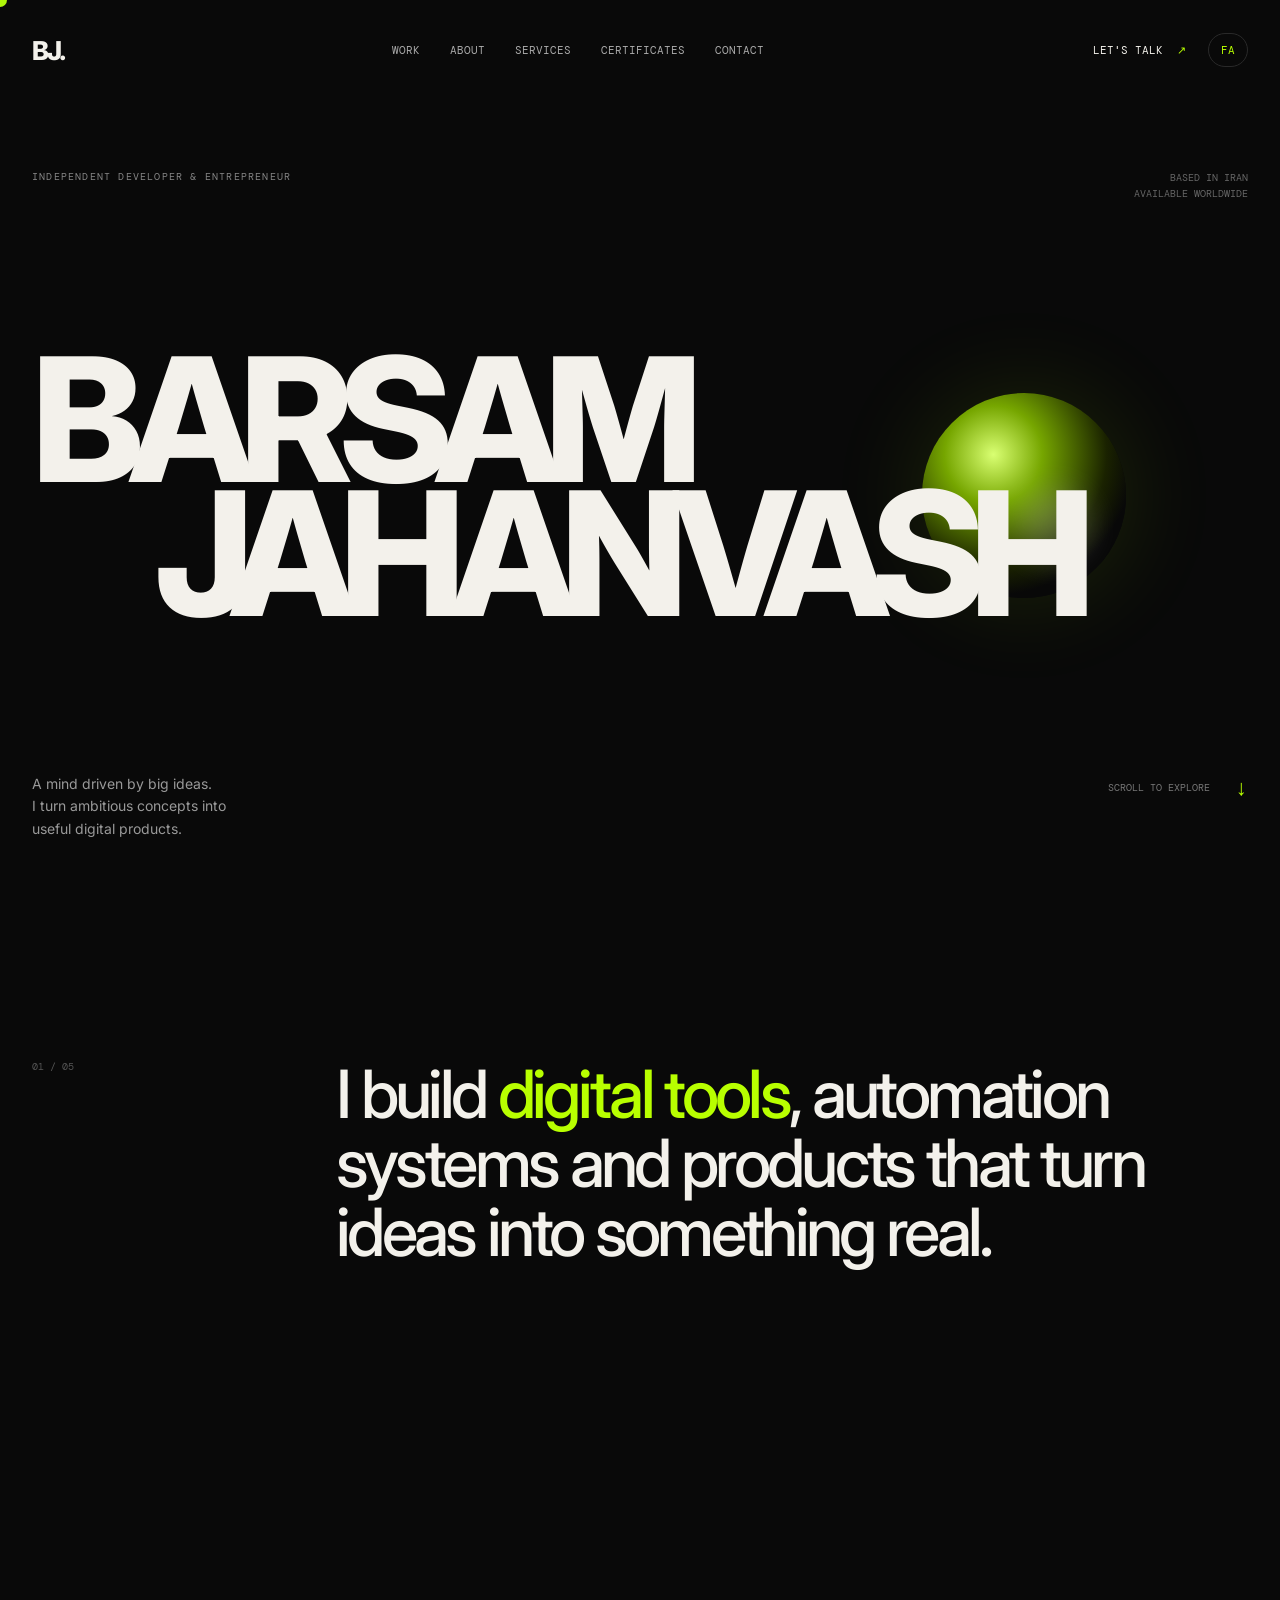
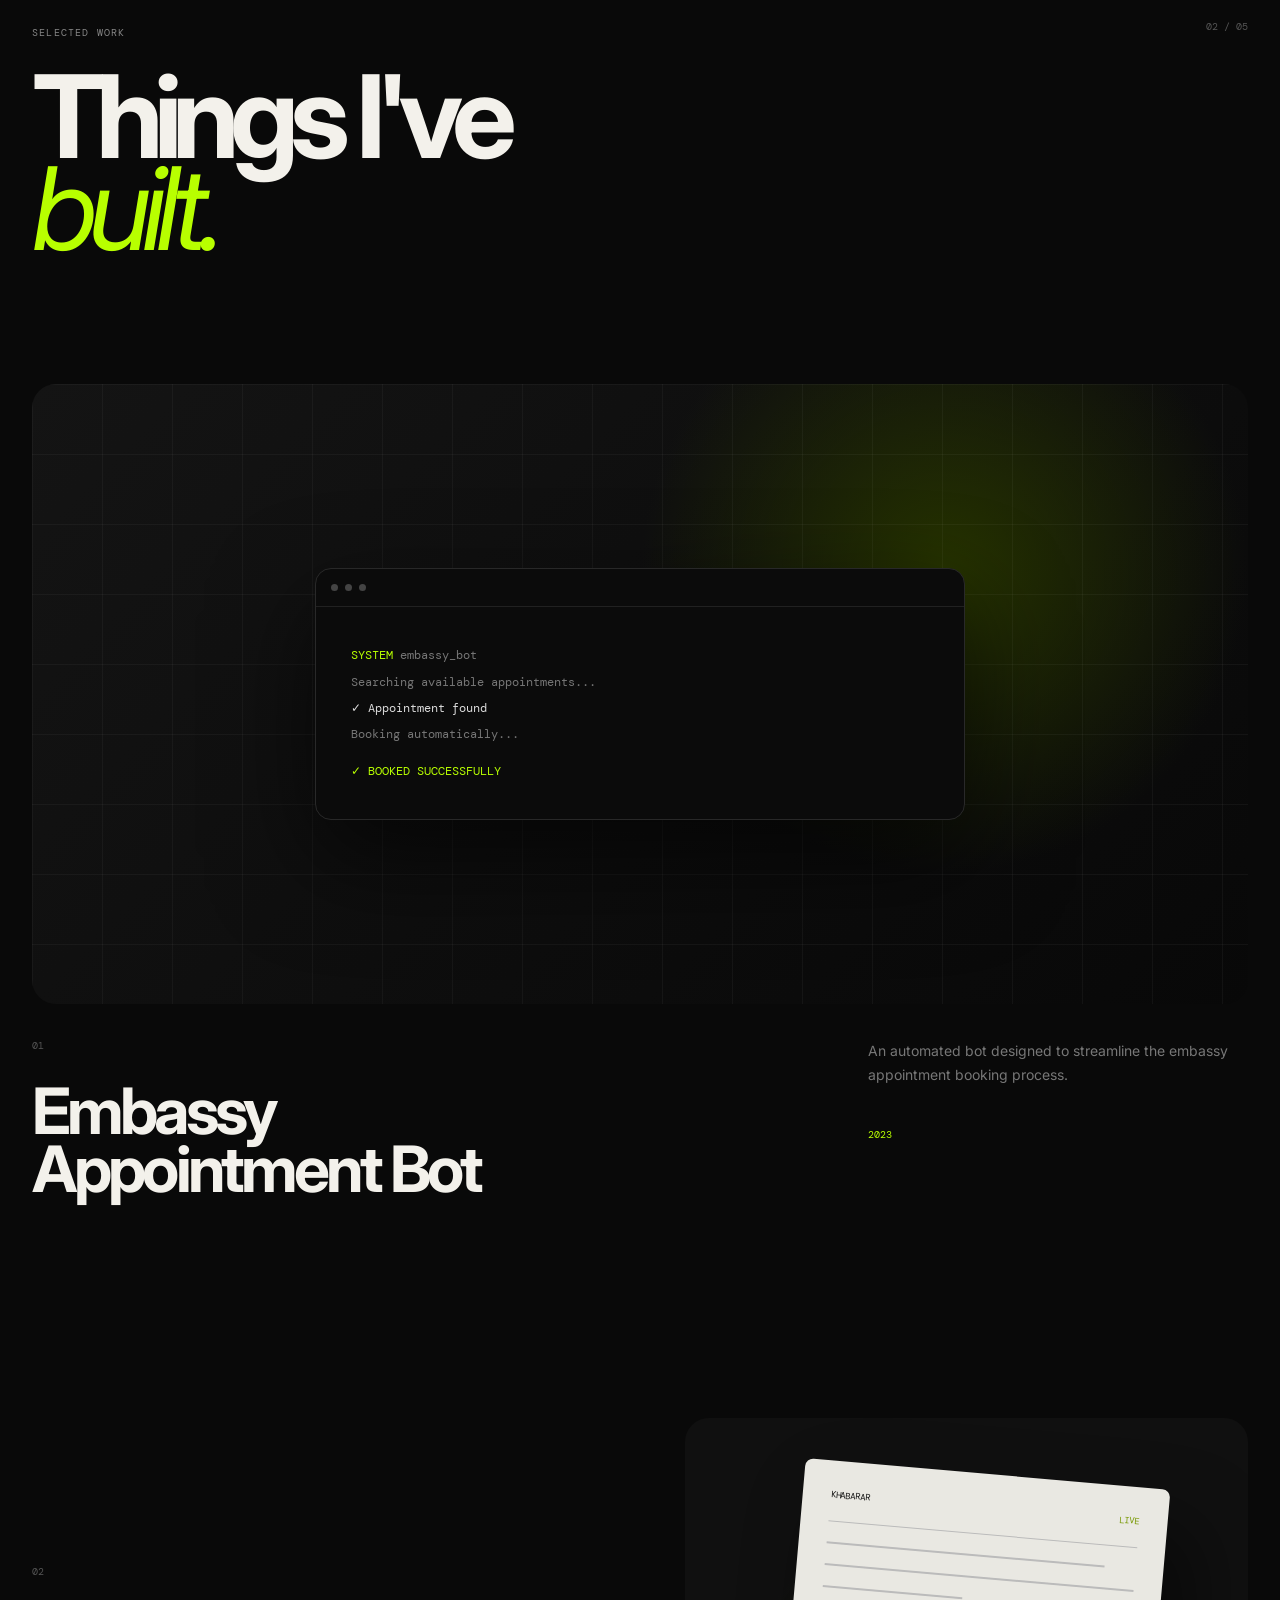
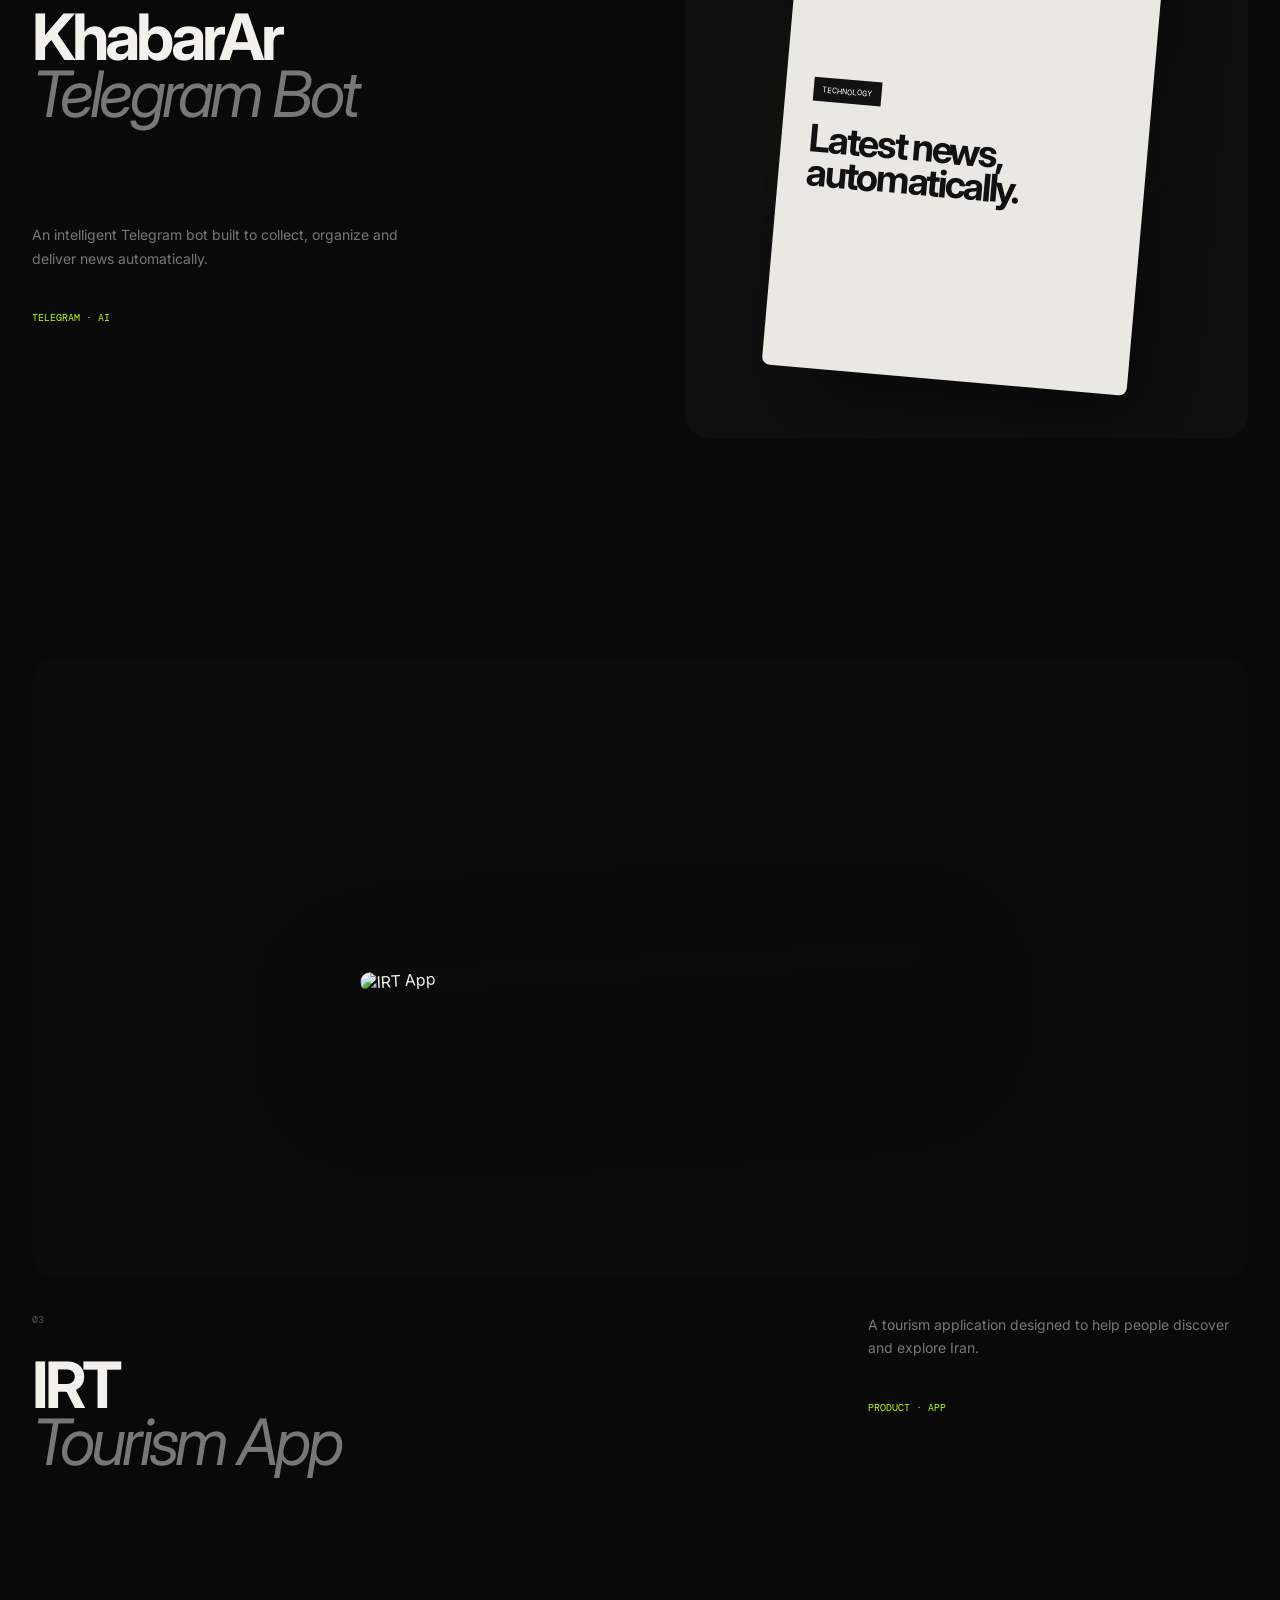
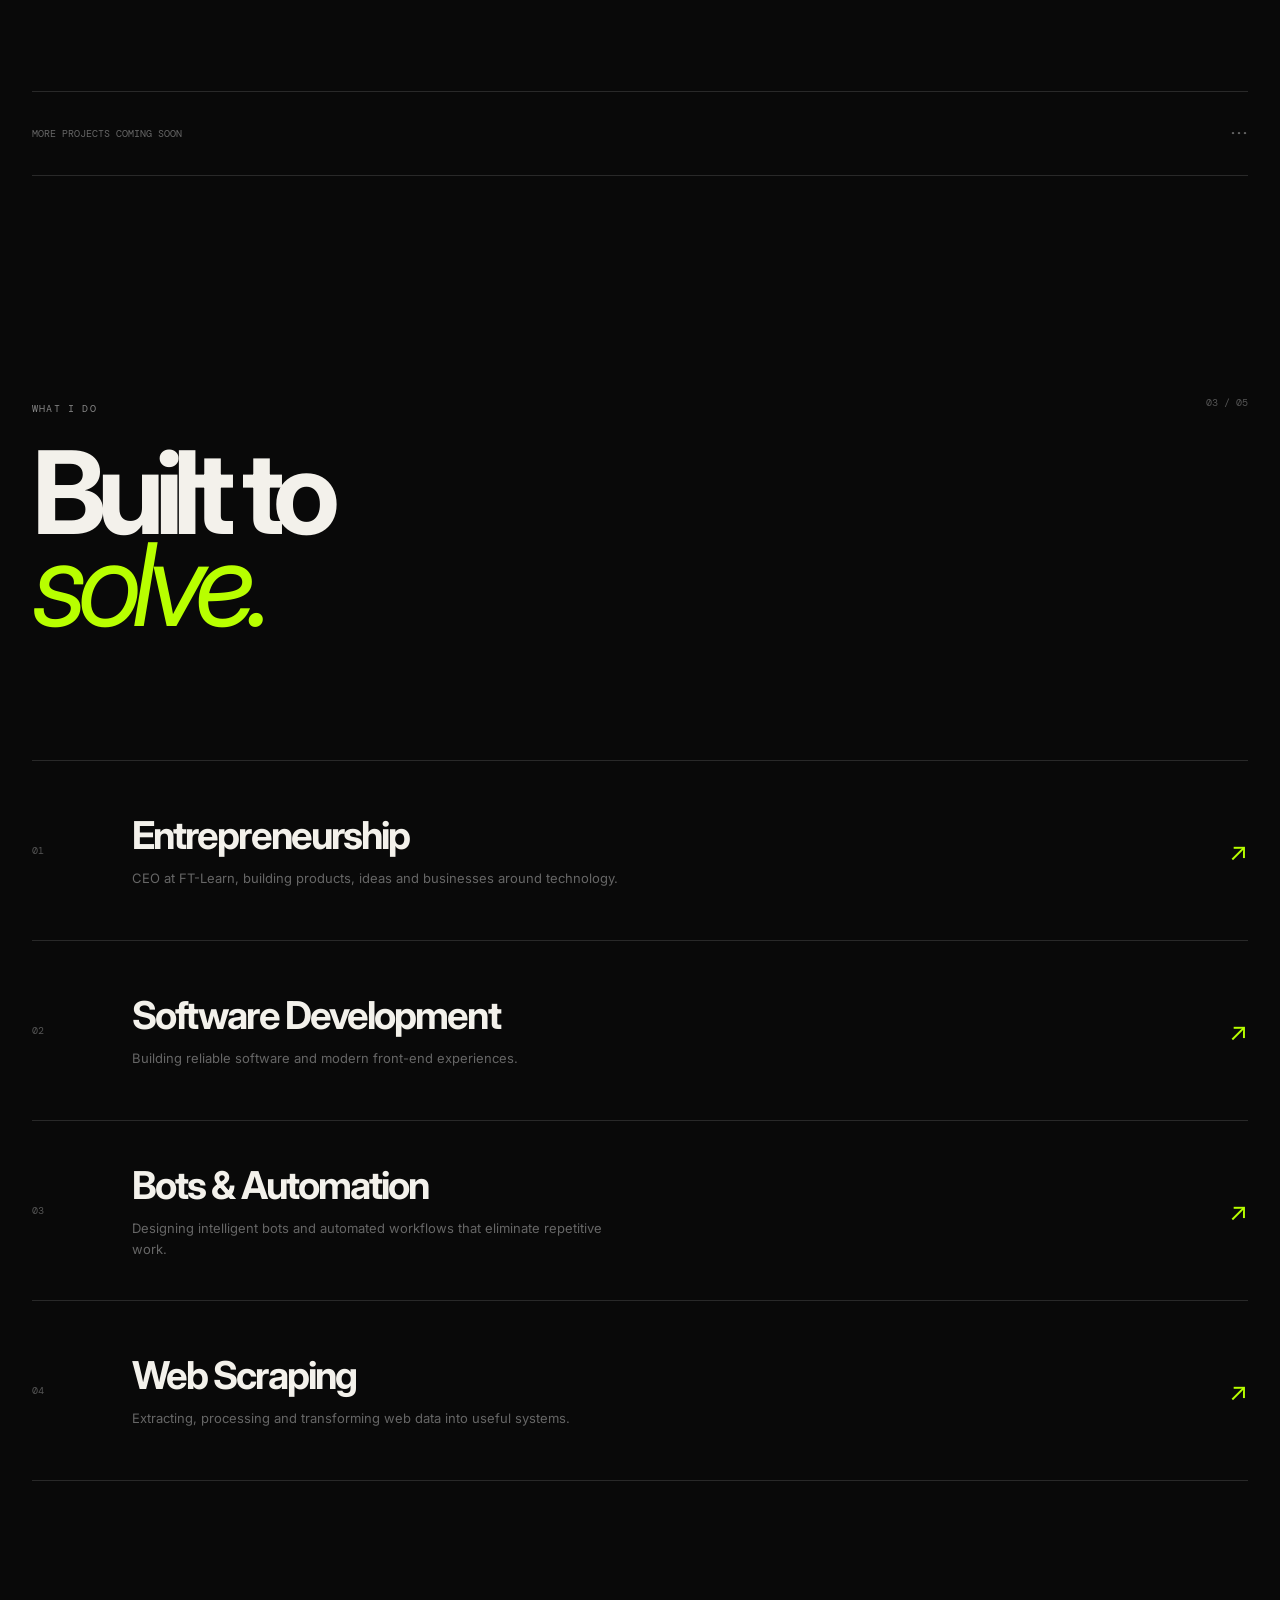
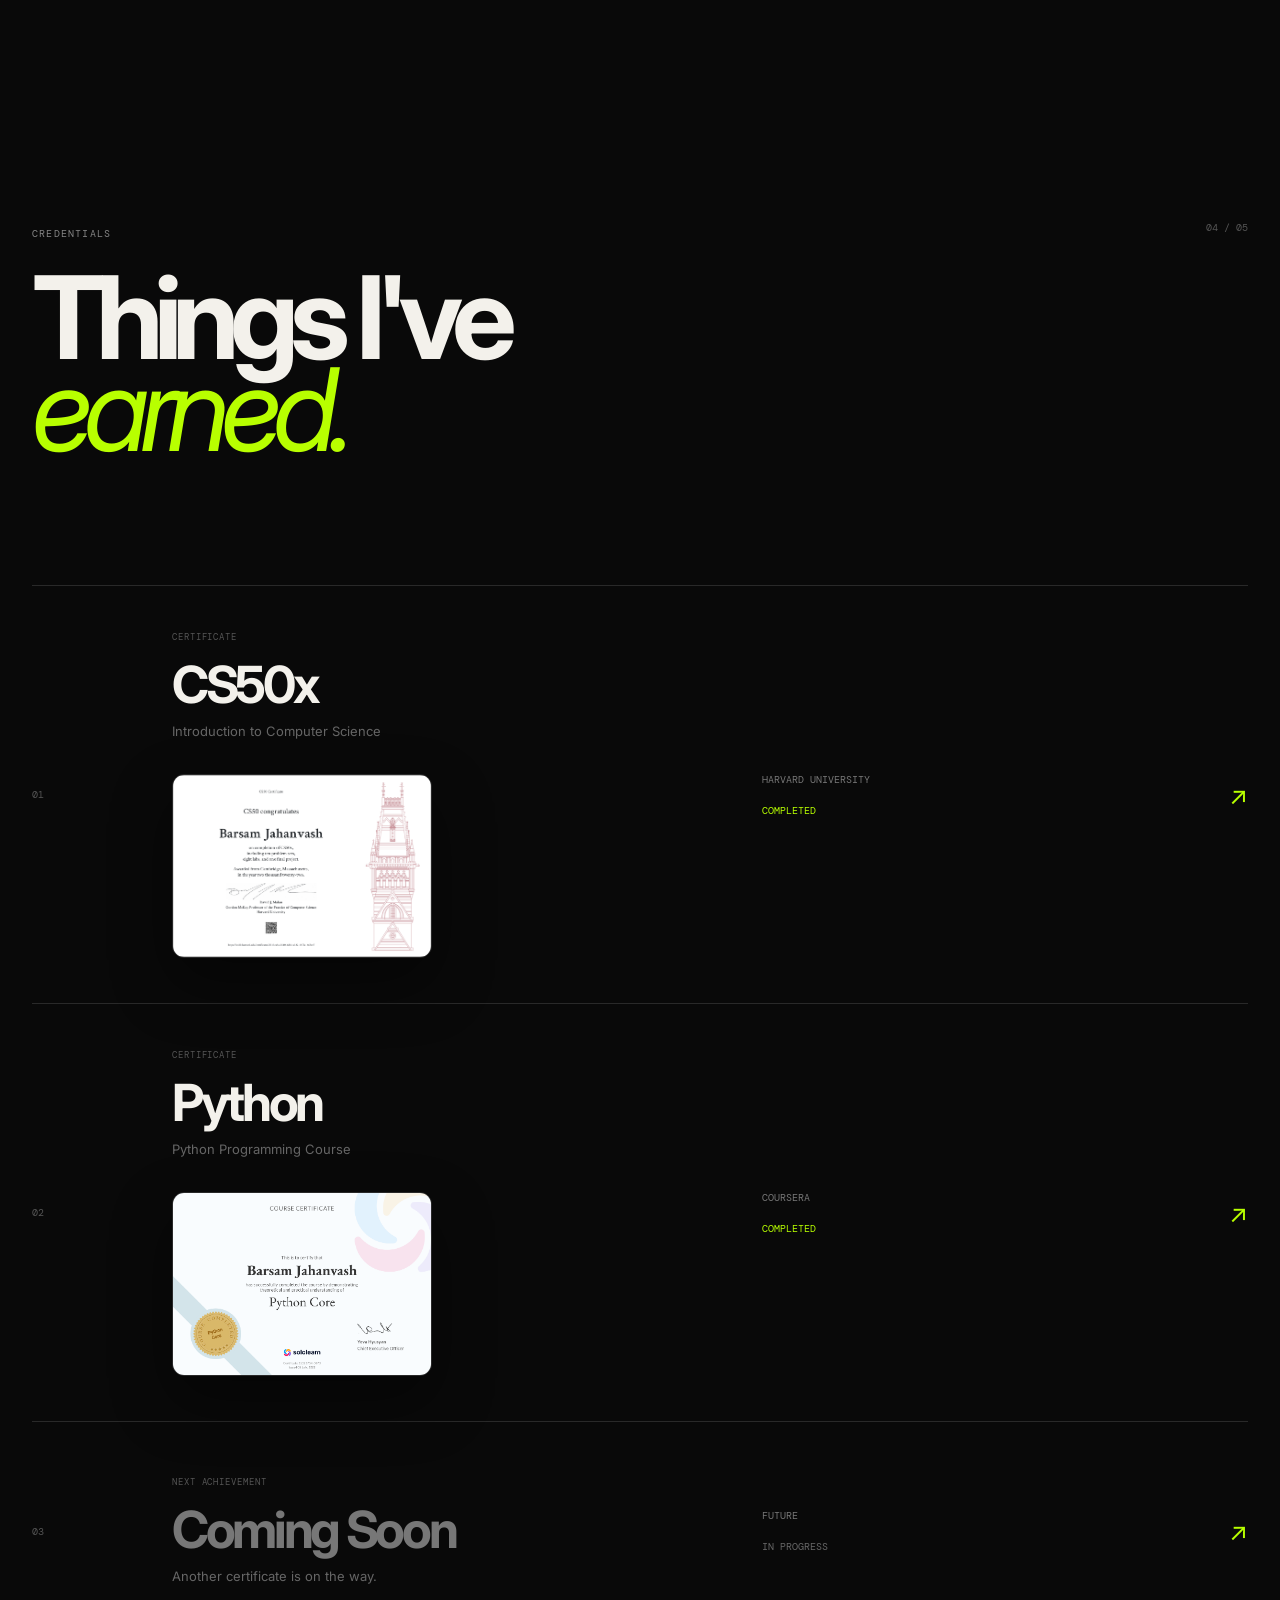
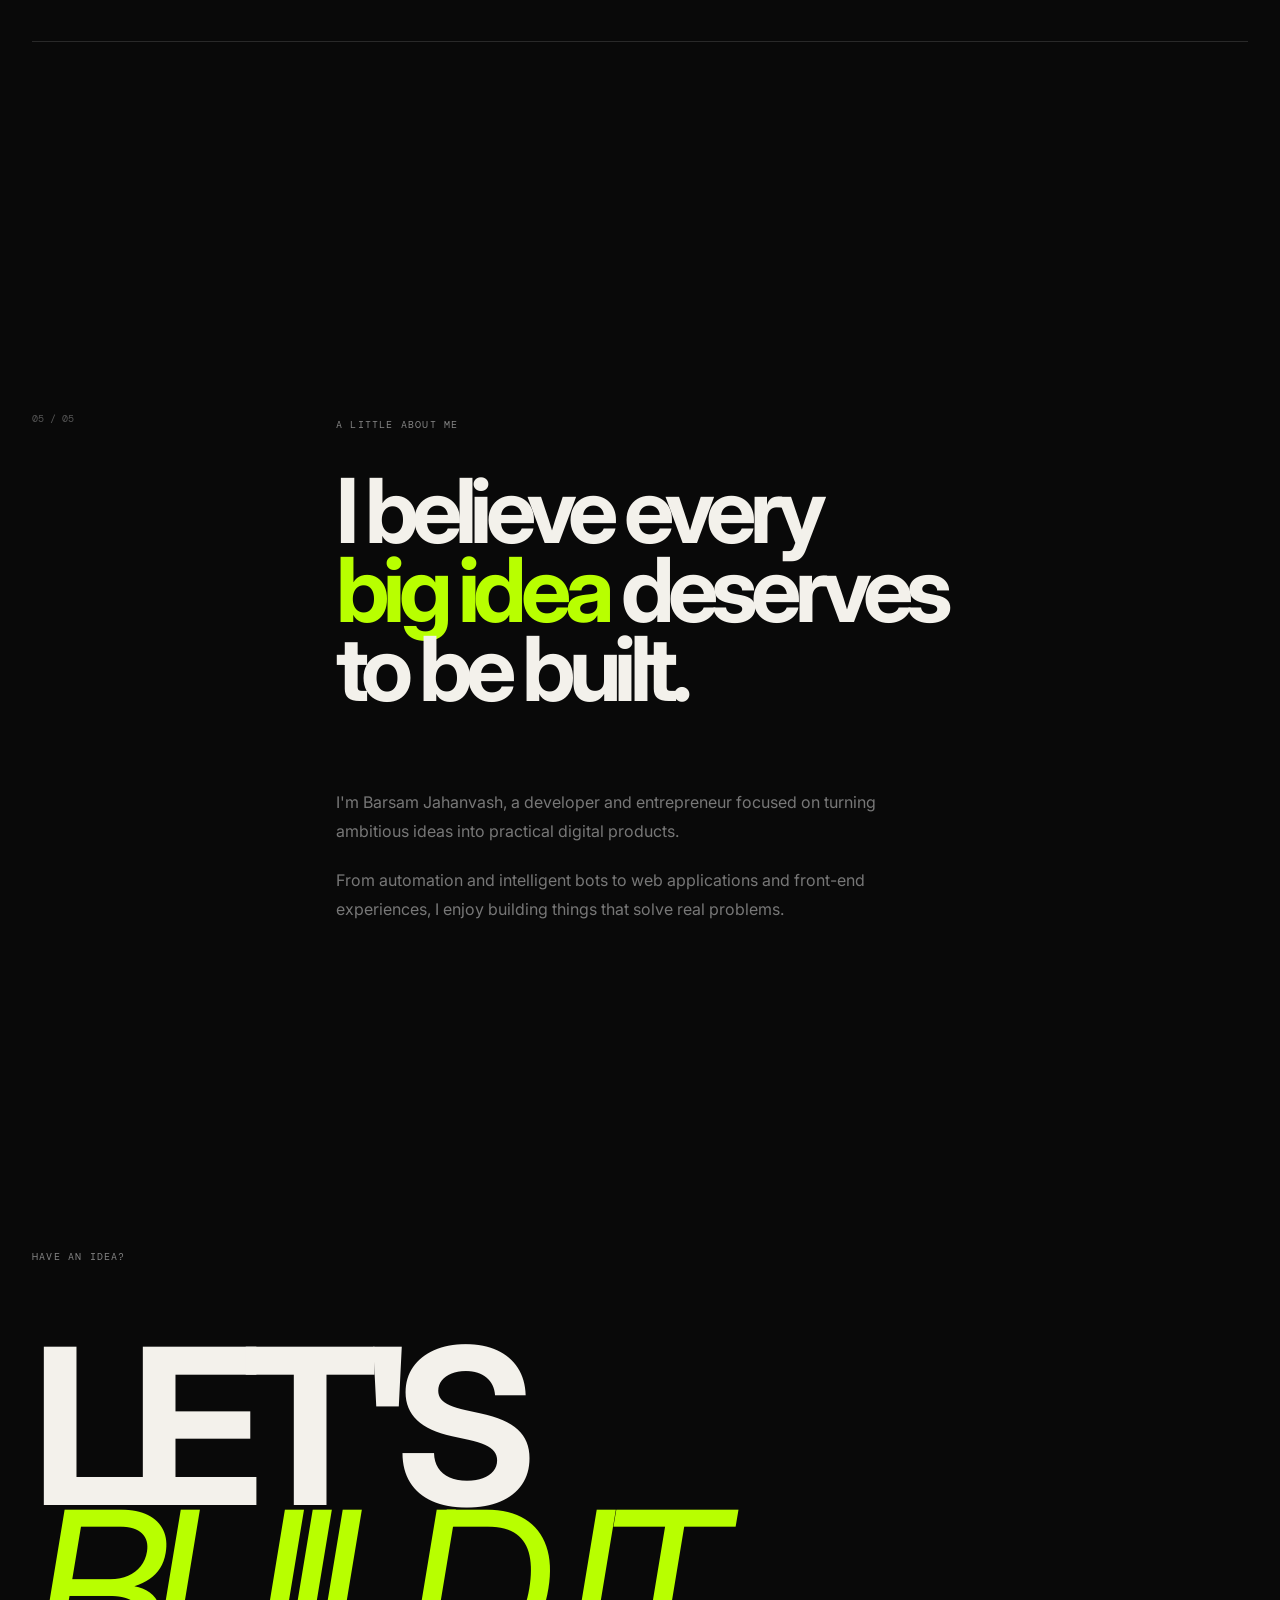
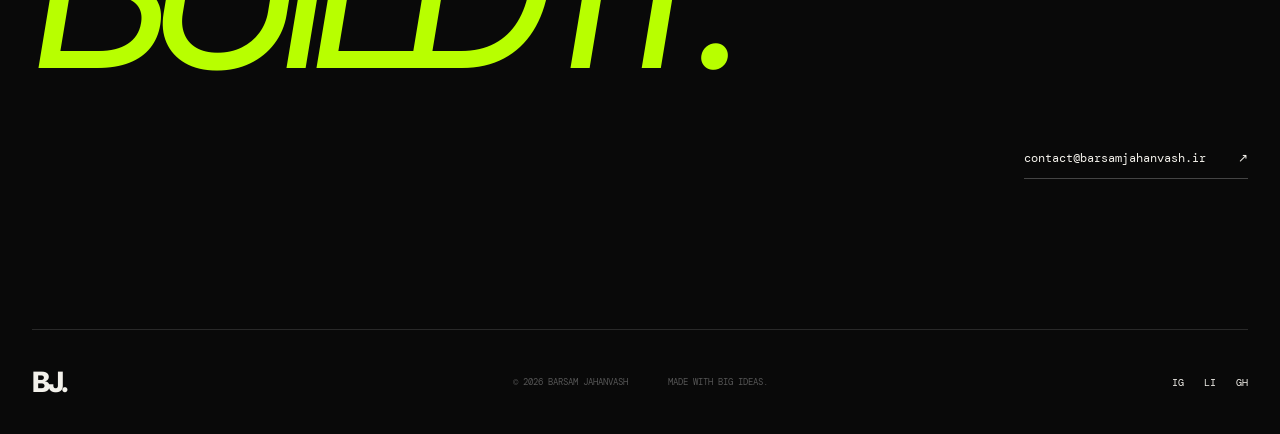
==== index.html @ c61253f1 "SEO Changes 1" ====
<!DOCTYPE html>
<html lang="en">
<head>
  <meta charset="UTF-8">
  <meta name="viewport" content="width=device-width, initial-scale=1.0">

  <title>Barsam Jahanvash — Software Developer, Entrepreneur & Automation Specialist</title>

  <meta
    name="description"
    content="Barsam Jahanvash is a software and front-end developer, entrepreneur, and automation specialist building digital products, bots, and intelligent automation systems."
  >

  <meta name="author" content="Barsam Jahanvash">
  <meta name="robots" content="index, follow">

  <!-- Canonical URL -->
  <link rel="canonical" href="https://www.barsamjahanvash.ir/">

  <!-- Language alternatives -->
  <link rel="alternate" hreflang="en" href="https://www.barsamjahanvash.ir/">
  <link rel="alternate" hreflang="fa" href="https://www.barsamjahanvash.ir/fa/">
  <link rel="alternate" hreflang="x-default" href="https://www.barsamjahanvash.ir/">

  <!-- Open Graph -->
  <meta property="og:type" content="website">
  <meta property="og:title" content="Barsam Jahanvash — Software Developer & Entrepreneur">
  <meta
    property="og:description"
    content="Software developer, entrepreneur, and automation specialist building digital products, bots, and intelligent automation systems."
  >
  <meta property="og:url" content="https://www.barsamjahanvash.ir/">
  <meta property="og:site_name" content="Barsam Jahanvash">
  <meta property="og:locale" content="en_US">
  <meta property="og:locale:alternate" content="fa_IR">

  <!-- Twitter / X -->
  <meta name="twitter:card" content="summary">
  <meta name="twitter:title" content="Barsam Jahanvash — Software Developer & Entrepreneur">
  <meta
    name="twitter:description"
    content="Software developer, entrepreneur, and automation specialist building digital products, bots, and intelligent automation systems."
  >

  <!-- Fonts -->
  <link rel="preconnect" href="https://fonts.googleapis.com">
  <link rel="preconnect" href="https://fonts.gstatic.com" crossorigin>
  <link
    href="https://fonts.googleapis.com/css2?family=DM+Mono:wght@400;500&family=Inter:wght@400;500;600;700;800&display=swap"
    rel="stylesheet"
  >

  <link rel="stylesheet" href="style.css">
</head>
<body>

<div class="cursor"></div>

<header class="nav">
  <a href="#" class="logo">BJ.</a>

  <nav class="nav-links">
    <a href="#work">Work</a>
    <a href="#about">About</a>
    <a href="#services">Services</a>
    <a href="#certificates">Certificates</a>
    <a href="#contact">Contact</a>
  </nav>

  <div class="nav-actions">
    <a href="#contact" class="nav-contact">Let's talk <span>↗</span></a>
    <a href="./fa/" class="language-switch">FA</a>
  </div>
</header>

<main>

<section class="hero">
  <div class="hero-top">
    <span class="eyebrow">Independent Developer & Entrepreneur</span>
    <span class="hero-location">Based in Iran<br>Available worldwide</span>
  </div>

  <div class="hero-title-wrap">
    <h1>BARSAM <span>JAHANVASH</span></h1>

    <div class="hero-orb">
      <div class="orb-inner"></div>
    </div>
  </div>

  <div class="hero-bottom">
    <p class="hero-description">
      A mind driven by big ideas.<br>
      I turn ambitious concepts into<br>
      useful digital products.
    </p>

    <a href="#work" class="scroll-down">
      <span>Scroll to explore</span>
      <strong>↓</strong>
    </a>
  </div>
</section>

<section class="intro">
  <div class="section-number">01 / 05</div>

  <div class="intro-content">
    <p class="big-text">
      I build <span>digital tools</span>, automation systems
      and products that turn ideas into something real.
    </p>
  </div>
</section>

<section class="work" id="work">

  <div class="section-heading">
    <div>
      <span class="eyebrow">Selected work</span>
      <h2>Things I've<br><i>built.</i></h2>
    </div>

    <span class="section-number">02 / 05</span>
  </div>

  <article class="project project-large">
    <div class="project-visual embassy">
      <div class="visual-grid"></div>

      <div class="terminal">
        <div class="terminal-top">
          <span></span>
          <span></span>
          <span></span>
        </div>

        <div class="terminal-content">
          <p><span class="green">SYSTEM</span> embassy_bot</p>
          <p>Searching available appointments...</p>
          <p class="highlight">✓ Appointment found</p>
          <p>Booking automatically...</p>
          <p class="success">✓ BOOKED SUCCESSFULLY</p>
        </div>
      </div>
    </div>

    <div class="project-info">
      <div>
        <span class="project-index">01</span>
        <h3>Embassy<br>Appointment Bot</h3>
      </div>

      <div class="project-meta">
        <p>
          An automated bot designed to streamline
          the embassy appointment booking process.
        </p>

        <span class="project-year">2023</span>
      </div>
    </div>
  </article>

  <article class="project project-reverse">
    <div class="project-info">
      <div>
        <span class="project-index">02</span>
        <h3>KhabarAr<br><i>Telegram Bot</i></h3>
      </div>

      <div class="project-meta">
        <p>
          An intelligent Telegram bot built to collect,
          organize and deliver news automatically.
        </p>

        <span class="project-year">Telegram · AI</span>
      </div>
    </div>

    <div class="project-visual news">
      <div class="news-card">
        <div class="news-header">
          <span>KHABARAR</span>
          <span>LIVE</span>
        </div>

        <div class="news-line large"></div>
        <div class="news-line"></div>
        <div class="news-line short"></div>

        <div class="news-tag">TECHNOLOGY</div>

        <div class="news-title">
          Latest news,<br>
          automatically.
        </div>
      </div>
    </div>
  </article>

  <article class="project project-large">
    <div class="project-visual irt">
      <div class="irt-image-wrap">
        <img
          src="https://drive.google.com/thumbnail?id=1kj4k93dU84yRZ9LTAM7mGsDc_NQ3i28e&sz=w1600"
          alt="IRT App"
          class="irt-image"
        >
      </div>
    </div>

    <div class="project-info">
      <div>
        <span class="project-index">03</span>
        <h3>IRT<br><i>Tourism App</i></h3>
      </div>

      <div class="project-meta">
        <p>
          A tourism application designed to help
          people discover and explore Iran.
        </p>

        <span class="project-year">Product · App</span>
      </div>
    </div>
  </article>

  <div class="more-projects">
    <span>More projects coming soon</span>
    <span>•••</span>
  </div>

</section>

<section class="services" id="services">

  <div class="section-heading">
    <div>
      <span class="eyebrow">What I do</span>
      <h2>Built to<br><i>solve.</i></h2>
    </div>

    <span class="section-number">03 / 05</span>
  </div>

  <div class="service-list">

    <div class="service">
      <span class="service-number">01</span>

      <div>
        <h3>Entrepreneurship</h3>
        <p>
          CEO at FT-Learn, building products,
          ideas and businesses around technology.
        </p>
      </div>

      <span class="service-arrow">↗</span>
    </div>

    <div class="service">
      <span class="service-number">02</span>

      <div>
        <h3>Software Development</h3>
        <p>
          Building reliable software and modern
          front-end experiences.
        </p>
      </div>

      <span class="service-arrow">↗</span>
    </div>

    <div class="service">
      <span class="service-number">03</span>

      <div>
        <h3>Bots & Automation</h3>
        <p>
          Designing intelligent bots and automated
          workflows that eliminate repetitive work.
        </p>
      </div>

      <span class="service-arrow">↗</span>
    </div>

    <div class="service">
      <span class="service-number">04</span>

      <div>
        <h3>Web Scraping</h3>
        <p>
          Extracting, processing and transforming
          web data into useful systems.
        </p>
      </div>

      <span class="service-arrow">↗</span>
    </div>

  </div>
</section>

<section class="certificates" id="certificates">

  <div class="section-heading">
    <div>
      <span class="eyebrow">Credentials</span>
      <h2>Things I've<br><i>earned.</i></h2>
    </div>

    <span class="section-number">04 / 05</span>
  </div>

  <div class="certificate-list">

    <article class="certificate">
      <div class="certificate-number">01</div>

      <div class="certificate-main">
        <span class="certificate-type">Certificate</span>
        <h3>CS50x</h3>
        <p>Introduction to Computer Science</p>

        <img
          src="assets/Barsam Jahanvash CS50x.png"
          alt="CS50x Certificate"
          class="certificate-image"
        >
      </div>

      <div class="certificate-meta">
        <span>Harvard University</span>
        <span class="certificate-status">Completed</span>
      </div>

      <span class="certificate-arrow">↗</span>
    </article>

    <article class="certificate">
      <div class="certificate-number">02</div>

      <div class="certificate-main">
        <span class="certificate-type">Certificate</span>
        <h3>Python</h3>
        <p>Python Programming Course</p>

        <img
          src="assets/Barsam Jahanvash Sololearn.png"
          alt="Coursera Certificate"
          class="certificate-image"
        >

      </div>

      <div class="certificate-meta">
        <span>Coursera</span>
        <span class="certificate-status">Completed</span>
      </div>

      <span class="certificate-arrow">↗</span>
    </article>

    <article class="certificate certificate-coming">
      <div class="certificate-number">03</div>

      <div class="certificate-main">
        <span class="certificate-type">Next Achievement</span>
        <h3>Coming Soon</h3>
        <p>Another certificate is on the way.</p>
      </div>

      <div class="certificate-meta">
        <span>Future</span>
        <span class="certificate-status">In Progress</span>
      </div>

      <span class="certificate-arrow">↗</span>
    </article>

  </div>

</section>

<section class="about" id="about">
  <div class="section-number">05 / 05</div>

  <div class="about-content">
    <span class="eyebrow">A little about me</span>

    <h2>
      I believe every<br>
      <span>big idea</span> deserves<br>
      to be built.
    </h2>

    <p>
      I'm Barsam Jahanvash, a developer and entrepreneur
      focused on turning ambitious ideas into practical
      digital products.
    </p>

    <p>
      From automation and intelligent bots to web
      applications and front-end experiences, I enjoy
      building things that solve real problems.
    </p>
  </div>
</section>

<section class="contact" id="contact">
  <div class="contact-top">
    <span class="eyebrow">Have an idea?</span>
  </div>

  <h2>LET'S<br><i>BUILD IT.</i></h2>

  <a href="mailto:contact@barsamjahanvash.ir" class="email">
    contact@barsamjahanvash.ir
    <span>↗</span>
  </a>
</section>

</main>

<footer>
  <div class="footer-logo">BJ.</div>

  <div class="footer-middle">
    <span>© 2026 Barsam Jahanvash</span>
    <span>Made with big ideas.</span>
  </div>

  <div class="footer-socials">
    <a href="#">IG</a>
    <a href="#">LI</a>
    <a href="#">GH</a>
  </div>
</footer>

<script src="script.js"></script>
</body>
</html>
---- style.css ----
:root {
  --bg: #090909;
  --surface: #111111;
  --text: #f3f1eb;
  --muted: #858585;
  --line: #292929;
  --accent: #b8ff00;
  --container: 1380px;
  --radius: 24px;
}

* {
  margin: 0;
  padding: 0;
  box-sizing: border-box;
}

html {
  scroll-behavior: smooth;
}

body {
  background: var(--bg);
  color: var(--text);
  font-family: "Inter", sans-serif;
  overflow-x: hidden;
}

.nav-actions {
  display: flex;
  align-items: center;
  gap: 22px;
}

.language-switch {
  font-family: "DM Mono", monospace;
  font-size: 11px;
  color: var(--accent);
  border: 1px solid var(--line);
  padding: 9px 12px;
  border-radius: 50px;
  transition: all .3s ease;
}

.language-switch:hover {
  background: var(--accent);
  color: #000;
  border-color: var(--accent);
}

@media (max-width: 600px) {
  .nav-actions {
    gap: 12px;
  }

  .language-switch {
    padding: 8px 10px;
  }
}

a {
  color: inherit;
  text-decoration: none;
}

::selection {
  background: var(--accent);
  color: #000;
}

.cursor {
  width: 14px;
  height: 14px;
  background: var(--accent);
  border-radius: 50%;
  position: fixed;
  left: 0;
  top: 0;
  pointer-events: none;
  z-index: 9999;
  transform: translate(-50%, -50%);
  mix-blend-mode: difference;
  transition: width .2s ease, height .2s ease;
}

.nav {
  width: min(var(--container), calc(100% - 64px));
  margin: auto;
  height: 100px;
  display: flex;
  align-items: center;
  justify-content: space-between;
  position: relative;
  z-index: 10;
}

.logo {
  font-size: 26px;
  font-weight: 800;
  letter-spacing: -.08em;
}

.nav-links {
  display: flex;
  gap: 30px;
}

.nav-links a {
  font-family: "DM Mono", monospace;
  font-size: 11px;
  text-transform: uppercase;
  color: #aaa;
  transition: color .3s ease;
}

.nav-links a:hover {
  color: var(--text);
}

.nav-contact {
  font-family: "DM Mono", monospace;
  font-size: 11px;
  text-transform: uppercase;
}

.nav-contact span {
  color: var(--accent);
  margin-left: 7px;
}

.hero {
  width: min(var(--container), calc(100% - 64px));
  min-height: calc(100vh - 100px);
  margin: auto;
  display: flex;
  flex-direction: column;
  justify-content: space-between;
  padding: 70px 0 60px;
  position: relative;
}

.hero-top,
.hero-bottom {
  display: flex;
  justify-content: space-between;
  align-items: flex-start;
}

.eyebrow {
  font-family: "DM Mono", monospace;
  text-transform: uppercase;
  font-size: 10px;
  letter-spacing: .12em;
  color: #858585;
}

.hero-location {
  font-family: "DM Mono", monospace;
  color: #666;
  font-size: 10px;
  line-height: 1.6;
  text-align: right;
  text-transform: uppercase;
}

.hero-title-wrap {
  position: relative;
  margin: auto 0;
}

.hero h1 {
  font-size: clamp(80px, 13.5vw, 205px);
  font-weight: 800;
  letter-spacing: -.09em;
  line-height: .78;
  position: relative;
  z-index: 2;
}

.hero h1 span {
  display: block;
  margin-left: 10%;
}

.hero-orb {
  width: clamp(130px, 16vw, 250px);
  height: clamp(130px, 16vw, 250px);
  position: absolute;
  right: 10%;
  top: 15%;
  border-radius: 50%;
  background: radial-gradient(circle at 35% 30%, #d9ff72, #76a600 25%, #1a2200 58%, #080808 72%);
  box-shadow: 0 0 100px rgba(184, 255, 0, .12);
  animation: float 5s ease-in-out infinite;
}

.orb-inner {
  width: 35%;
  height: 35%;
  position: absolute;
  right: 18%;
  bottom: 18%;
  border-radius: 50%;
  background: rgba(255, 255, 255, .18);
  filter: blur(15px);
}

@keyframes float {
  0%, 100% {
    transform: translateY(0) rotate(0deg);
  }

  50% {
    transform: translateY(-20px) rotate(5deg);
  }
}

.hero-description {
  color: #999;
  font-size: 14px;
  line-height: 1.6;
}

.scroll-down {
  display: flex;
  align-items: center;
  gap: 25px;
  font-family: "DM Mono", monospace;
  font-size: 10px;
  text-transform: uppercase;
  color: #777;
}

.scroll-down strong {
  color: var(--accent);
  font-size: 22px;
}

.intro {
  width: min(var(--container), calc(100% - 64px));
  margin: auto;
  min-height: 80vh;
  display: grid;
  grid-template-columns: 1fr 3fr;
  padding: 160px 0;
}

.section-number {
  font-family: "DM Mono", monospace;
  font-size: 10px;
  color: #555;
}

.big-text {
  max-width: 1000px;
  font-size: clamp(38px, 5.2vw, 78px);
  line-height: 1.04;
  letter-spacing: -.055em;
  font-weight: 500;
}

.big-text span {
  color: var(--accent);
}

.work {
  width: min(var(--container), calc(100% - 64px));
  margin: auto;
}

.section-heading {
  display: flex;
  justify-content: space-between;
  align-items: flex-start;
  padding-bottom: 130px;
}

.section-heading h2 {
  font-size: clamp(65px, 9vw, 130px);
  line-height: .8;
  letter-spacing: -.08em;
  margin-top: 30px;
}

.section-heading h2 i {
  color: var(--accent);
  font-weight: 400;
}

.project {
  margin-bottom: 220px;
}

.project-visual {
  min-height: 620px;
  border-radius: var(--radius);
  overflow: hidden;
  position: relative;
}

.project-info {
  display: grid;
  grid-template-columns: 1fr 1fr;
  gap: 40px;
  padding-top: 35px;
}

.project-index {
  display: block;
  font-family: "DM Mono", monospace;
  font-size: 10px;
  color: #555;
  margin-bottom: 30px;
}

.project-info h3 {
  font-size: clamp(42px, 5vw, 75px);
  line-height: .9;
  letter-spacing: -.06em;
}

.project-info h3 i {
  font-weight: 400;
  color: #777;
}

.project-meta {
  max-width: 380px;
  justify-self: end;
  width: 100%;
}

.project-meta p {
  color: #777;
  font-size: 14px;
  line-height: 1.7;
  margin-bottom: 35px;
}

.project-year {
  font-family: "DM Mono", monospace;
  color: var(--accent);
  font-size: 10px;
  text-transform: uppercase;
}

.embassy {
  background: radial-gradient(circle at 75% 30%, #263300, transparent 30%), linear-gradient(135deg, #141414, #080808);
}

.visual-grid {
  position: absolute;
  inset: 0;
  background-image: linear-gradient(rgba(255,255,255,.04) 1px, transparent 1px), linear-gradient(90deg, rgba(255,255,255,.04) 1px, transparent 1px);
  background-size: 70px 70px;
}

.terminal {
  width: min(650px, 80%);
  position: absolute;
  left: 50%;
  top: 50%;
  transform: translate(-50%, -50%);
  background: #0b0b0b;
  border: 1px solid #292929;
  border-radius: 16px;
  box-shadow: 0 40px 100px rgba(0,0,0,.6);
}

.terminal-top {
  height: 38px;
  border-bottom: 1px solid #222;
  display: flex;
  align-items: center;
  gap: 7px;
  padding: 0 15px;
}

.terminal-top span {
  width: 7px;
  height: 7px;
  border-radius: 50%;
  background: #444;
}

.terminal-content {
  padding: 35px;
  font-family: "DM Mono", monospace;
  font-size: 12px;
  line-height: 2.2;
  color: #777;
}

.green {
  color: var(--accent);
}

.highlight {
  color: #ddd;
}

.success {
  color: var(--accent);
  margin-top: 10px;
}

.project-reverse {
  display: grid;
  grid-template-columns: 1fr 1fr;
  gap: 7vw;
  align-items: center;
}

.project-reverse .project-info {
  display: flex;
  flex-direction: column;
  gap: 100px;
}

.project-reverse .project-meta {
  align-self: flex-start;
}

.news {
  background: radial-gradient(circle at 50% 50%, #182200, transparent 55%), #101010;
  display: flex;
  align-items: center;
  justify-content: center;
}

.news-card {
  width: 65%;
  aspect-ratio: .72;
  background: #e9e8e2;
  color: #111;
  border-radius: 8px;
  padding: 28px;
  transform: rotate(5deg);
  box-shadow: 30px 40px 80px rgba(0,0,0,.45);
}

.news-header {
  display: flex;
  justify-content: space-between;
  font-family: "DM Mono", monospace;
  font-size: 9px;
  padding-bottom: 20px;
  border-bottom: 1px solid #bbb;
}

.news-header span:last-child {
  color: #779800;
}

.news-line {
  height: 2px;
  background: #bbb;
  margin-top: 20px;
}

.news-line.large {
  width: 90%;
}

.news-line.short {
  width: 45%;
}

.news-tag {
  display: inline-block;
  background: #111;
  color: #fff;
  font-family: "DM Mono", monospace;
  font-size: 8px;
  padding: 7px 9px;
  margin-top: 90px;
}

.news-title {
  font-size: 38px;
  font-weight: 700;
  letter-spacing: -.06em;
  line-height: .9;
  margin-top: 20px;
}

.irt {
  background: #0b0b0b;
  display: flex;
  align-items: center;
  justify-content: center;
  padding: 70px;
}

.irt-image-wrap {
  width: min(560px, 80%);
  max-height: 560px;
  border-radius: 28px;
  overflow: hidden;
  box-shadow: 0 50px 120px rgba(0,0,0,.65);
  transform: rotate(-3deg);
  transition: transform .6s ease;
}

.irt-image-wrap:hover {
  transform: rotate(0deg) scale(1.025);
}

.irt-image {
  display: block;
  width: 100%;
  height: auto;
  max-height: 560px;
  object-fit: contain;
}

.more-projects {
  border-top: 1px solid var(--line);
  border-bottom: 1px solid var(--line);
  padding: 35px 0;
  display: flex;
  justify-content: space-between;
  font-family: "DM Mono", monospace;
  font-size: 10px;
  text-transform: uppercase;
  color: #666;
}

.services {
  width: min(var(--container), calc(100% - 64px));
  margin: auto;
  padding: 220px 0;
}

.service-list {
  border-top: 1px solid var(--line);
}

.service {
  min-height: 180px;
  display: grid;
  grid-template-columns: 100px 1fr 100px;
  align-items: center;
  border-bottom: 1px solid var(--line);
  transition: padding .4s ease;
}

.service:hover {
  padding-left: 30px;
  padding-right: 30px;
}

.service-number {
  font-family: "DM Mono", monospace;
  font-size: 10px;
  color: #555;
}

.service h3 {
  font-size: clamp(28px, 3vw, 46px);
  letter-spacing: -.05em;
}

.service p {
  max-width: 500px;
  margin-top: 10px;
  color: #666;
  font-size: 13px;
  line-height: 1.6;
}

.service-arrow {
  justify-self: end;
  color: var(--accent);
  font-size: 25px;
}

.certificates {
  width: min(var(--container), calc(100% - 64px));
  margin: auto;
  padding: 120px 0 220px;
}

.certificate-list {
  border-top: 1px solid var(--line);
}

.certificate {
  min-height: 220px;
  display: grid;
  grid-template-columns: 100px 1.5fr 1fr 80px;
  gap: 40px;
  align-items: center;
  border-bottom: 1px solid var(--line);
  padding-top: 45px;
  padding-bottom: 45px;
  transition: padding .4s ease, background .4s ease;
}

.certificate:hover {
  padding-left: 30px;
  padding-right: 30px;
  background: rgba(255,255,255,.015);
}

.certificate-number {
  font-family: "DM Mono", monospace;
  font-size: 10px;
  color: #555;
}

.certificate-main {
  display: flex;
  flex-direction: column;
}

.certificate-type {
  font-family: "DM Mono", monospace;
  text-transform: uppercase;
  letter-spacing: .1em;
  font-size: 9px;
  color: #555;
  margin-bottom: 18px;
}

.certificate-main h3 {
  font-size: clamp(38px, 4vw, 65px);
  line-height: .9;
  letter-spacing: -.065em;
}

.certificate-main p {
  color: #666;
  font-size: 13px;
  margin-top: 15px;
  line-height: 1.5;
}

.certificate-image {
  display: block;
  width: min(260px, 100%);
  height: auto;
  margin-top: 32px;
  border-radius: 12px;
  border: 1px solid var(--line);
  box-shadow: 0 25px 60px rgba(0,0,0,.45);
  transition: transform .5s ease, border-color .5s ease;
}

.certificate:hover .certificate-image {
  transform: scale(1.025);
  border-color: #444;
}

.certificate-meta {
  display: flex;
  flex-direction: column;
  gap: 18px;
  font-family: "DM Mono", monospace;
  font-size: 10px;
  text-transform: uppercase;
  color: #777;
}

.certificate-status {
  color: var(--accent);
}

.certificate-arrow {
  justify-self: end;
  color: var(--accent);
  font-size: 25px;
}

.certificate-coming .certificate-main h3 {
  color: #777;
}

.certificate-coming .certificate-status {
  color: #666;
}

.about {
  width: min(var(--container), calc(100% - 64px));
  margin: auto;
  padding: 150px 0;
  display: grid;
  grid-template-columns: 1fr 3fr;
}

.about-content {
  max-width: 950px;
}

.about-content h2 {
  font-size: clamp(55px, 7vw, 105px);
  line-height: .88;
  letter-spacing: -.075em;
  margin: 40px 0 80px;
}

.about-content h2 span {
  color: var(--accent);
}

.about-content p {
  max-width: 600px;
  color: #777;
  font-size: 16px;
  line-height: 1.8;
  margin-bottom: 20px;
}

.contact {
  width: min(var(--container), calc(100% - 64px));
  margin: auto;
  min-height: 90vh;
  display: flex;
  flex-direction: column;
  justify-content: center;
  padding: 150px 0;
}

.contact h2 {
  font-size: clamp(100px, 17vw, 260px);
  line-height: .75;
  letter-spacing: -.1em;
  margin: 80px 0;
}

.contact h2 i {
  color: var(--accent);
  font-weight: 400;
}

.email {
  align-self: flex-end;
  border-bottom: 1px solid #444;
  padding-bottom: 12px;
  font-family: "DM Mono", monospace;
  font-size: 12px;
  transition: color .3s ease;
}

.email:hover {
  color: var(--accent);
}

.email span {
  margin-left: 25px;
}

footer {
  width: min(var(--container), calc(100% - 64px));
  margin: auto;
  border-top: 1px solid var(--line);
  padding: 35px 0;
  display: grid;
  grid-template-columns: 1fr 2fr 1fr;
  align-items: center;
}

.footer-logo {
  font-size: 28px;
  font-weight: 800;
  letter-spacing: -.08em;
}

.footer-middle {
  display: flex;
  justify-content: center;
  gap: 40px;
  color: #555;
  font-family: "DM Mono", monospace;
  font-size: 9px;
  text-transform: uppercase;
}

.footer-socials {
  display: flex;
  justify-content: flex-end;
  gap: 20px;
  font-family: "DM Mono", monospace;
  font-size: 10px;
}

.footer-socials a:hover {
  color: var(--accent);
}

.reveal {
  opacity: 0;
  transform: translateY(40px);
  transition: opacity .9s ease, transform .9s ease;
}

.reveal.visible {
  opacity: 1;
  transform: translateY(0);
}

@media (max-width: 1100px) {
  .nav-links {
    gap: 20px;
  }

  .certificate {
    grid-template-columns: 70px 1.4fr 1fr 60px;
    gap: 25px;
  }
}

@media (max-width: 900px) {
  .nav,
  .hero,
  .intro,
  .work,
  .services,
  .certificates,
  .about,
  .contact,
  footer {
    width: min(100% - 40px, var(--container));
  }

  .nav-links {
    display: none;
  }

  .hero {
    min-height: 850px;
    padding-top: 40px;
  }

  .hero h1 {
    font-size: clamp(60px, 15vw, 130px);
  }

  .hero h1 span {
    margin-left: 0;
  }

  .hero-orb {
    right: 5%;
    top: 35%;
  }

  .hero-bottom {
    gap: 30px;
  }

  .intro {
    display: block;
    min-height: auto;
  }

  .intro-content {
    margin-top: 80px;
  }

  .project-visual {
    min-height: 450px;
  }

  .project-reverse {
    display: flex;
    flex-direction: column-reverse;
    gap: 35px;
  }

  .project-info {
    display: block;
  }

  .project-meta {
    max-width: 450px;
    justify-self: initial;
    margin-top: 50px;
  }

  .project-reverse .project-info {
    display: block;
  }

  .news-card {
    width: 60%;
  }

  .irt {
    padding: 45px;
  }

  .irt-image-wrap {
    width: 80%;
  }

  .certificates {
    padding: 100px 0 150px;
  }

  .certificate {
    grid-template-columns: 60px 1fr 180px 40px;
    gap: 20px;
  }

  .certificate-main h3 {
    font-size: 42px;
  }

  .certificate-image {
    width: min(220px, 100%);
  }

  .about {
    display: block;
  }

  .about-content {
    margin-top: 80px;
  }

  footer {
    grid-template-columns: 1fr;
    gap: 30px;
  }

  .footer-middle,
  .footer-socials {
    justify-content: flex-start;
  }
}

@media (max-width: 600px) {
  .nav {
    height: 80px;
  }

  .hero {
    min-height: 750px;
  }

  .hero-top,
  .hero-bottom {
    display: block;
  }

  .hero-location {
    display: block;
    text-align: left;
    margin-top: 20px;
  }

  .hero-bottom {
    display: flex;
    align-items: flex-end;
  }

  .scroll-down {
    display: none;
  }

  .hero h1 {
    font-size: 17vw;
  }

  .hero-orb {
    width: 110px;
    height: 110px;
    top: 42%;
  }

  .section-heading {
    padding-bottom: 70px;
  }

  .section-heading h2 {
    font-size: 65px;
  }

  .project {
    margin-bottom: 120px;
  }

  .project-visual {
    min-height: 350px;
  }

  .terminal {
    width: 85%;
  }

  .terminal-content {
    padding: 20px;
    font-size: 9px;
  }

  .news-card {
    width: 70%;
  }

  .news-title {
    font-size: 27px;
  }

  .irt {
    padding: 30px;
  }

  .irt-image-wrap {
    width: 90%;
    border-radius: 20px;
  }

  .service {
    grid-template-columns: 45px 1fr 40px;
    min-height: 150px;
  }

  .service h3 {
    font-size: 24px;
  }

  .service p {
    font-size: 11px;
  }

  .service:hover {
    padding-left: 10px;
    padding-right: 10px;
  }

  .certificates {
    padding: 80px 0 120px;
  }

  .certificate {
  min-height: 180px;
  grid-template-columns: 35px 1fr 30px;
  gap: 15px;
  padding-top: 30px;
  padding-bottom: 30px;
  }
  .certificate-number {
    align-self: start;
    padding-top: 5px;
  }

  .certificate-main h3 {
    font-size: 32px;
  }

  .certificate-main p {
    font-size: 11px;
  }

  .certificate-image {
    width: 100%;
    max-width: 260px;
    margin-top: 22px;
  }

  .certificate-meta {
    display: none;
  }

  .certificate-arrow {
    font-size: 20px;
  }

  .certificate:hover {
    padding-left: 10px;
    padding-right: 10px;
  }

  .contact h2 {
    font-size: 24vw;
  }

  .email {
    align-self: flex-start;
    font-size: 10px;
  }

  .footer-middle {
    flex-direction: column;
    gap: 10px;
  }
}
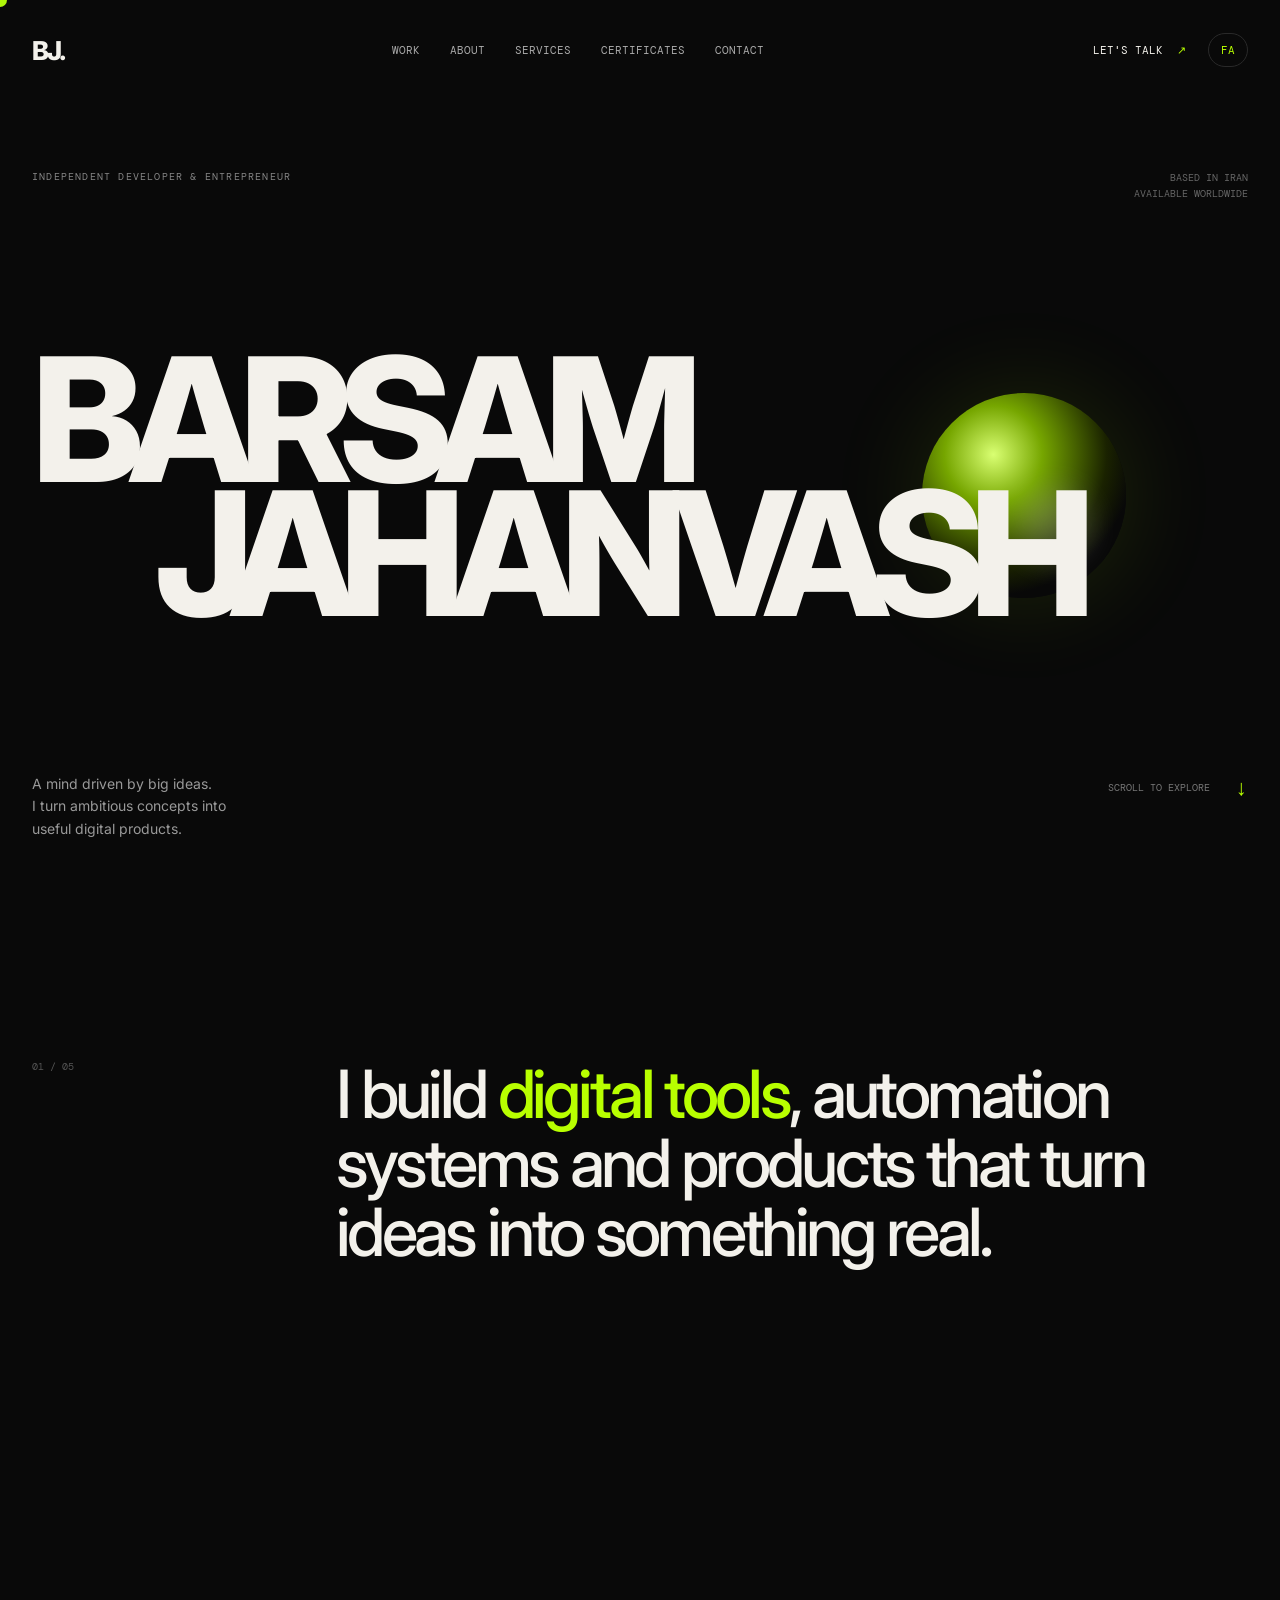
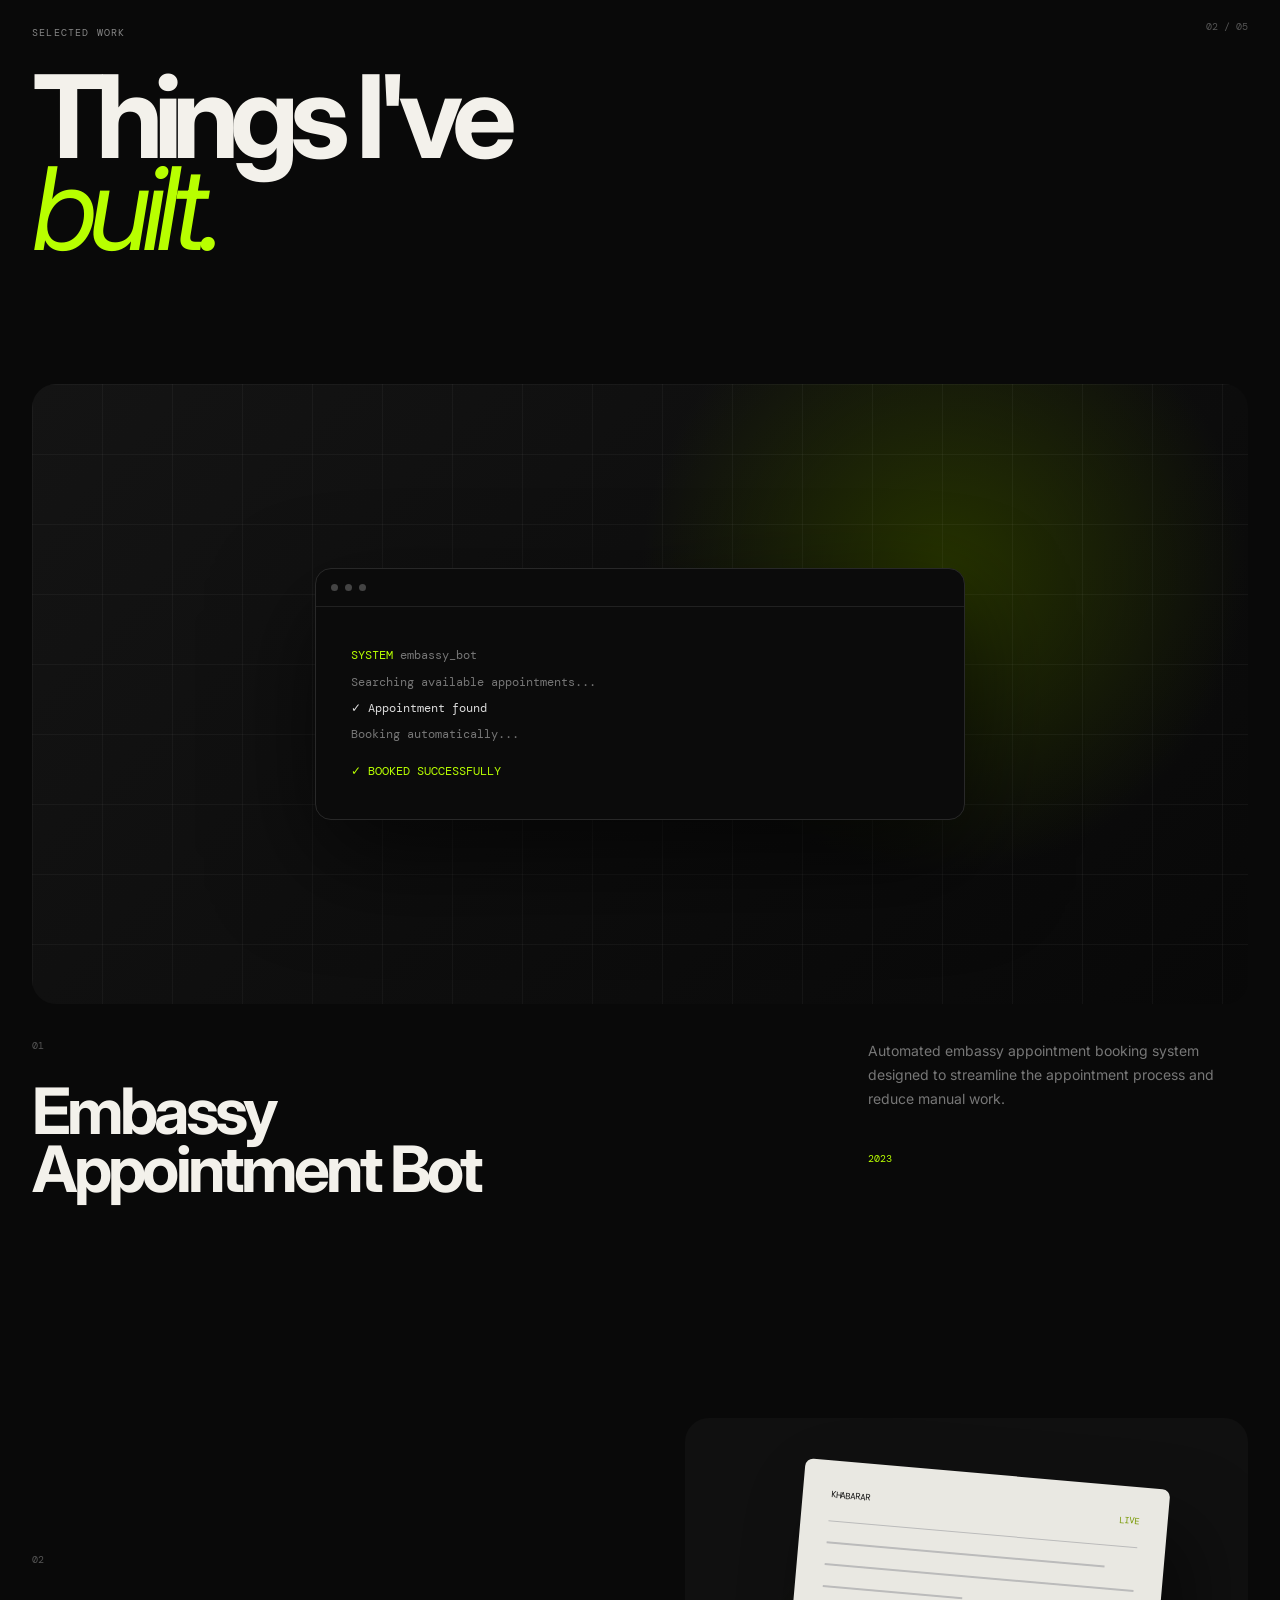
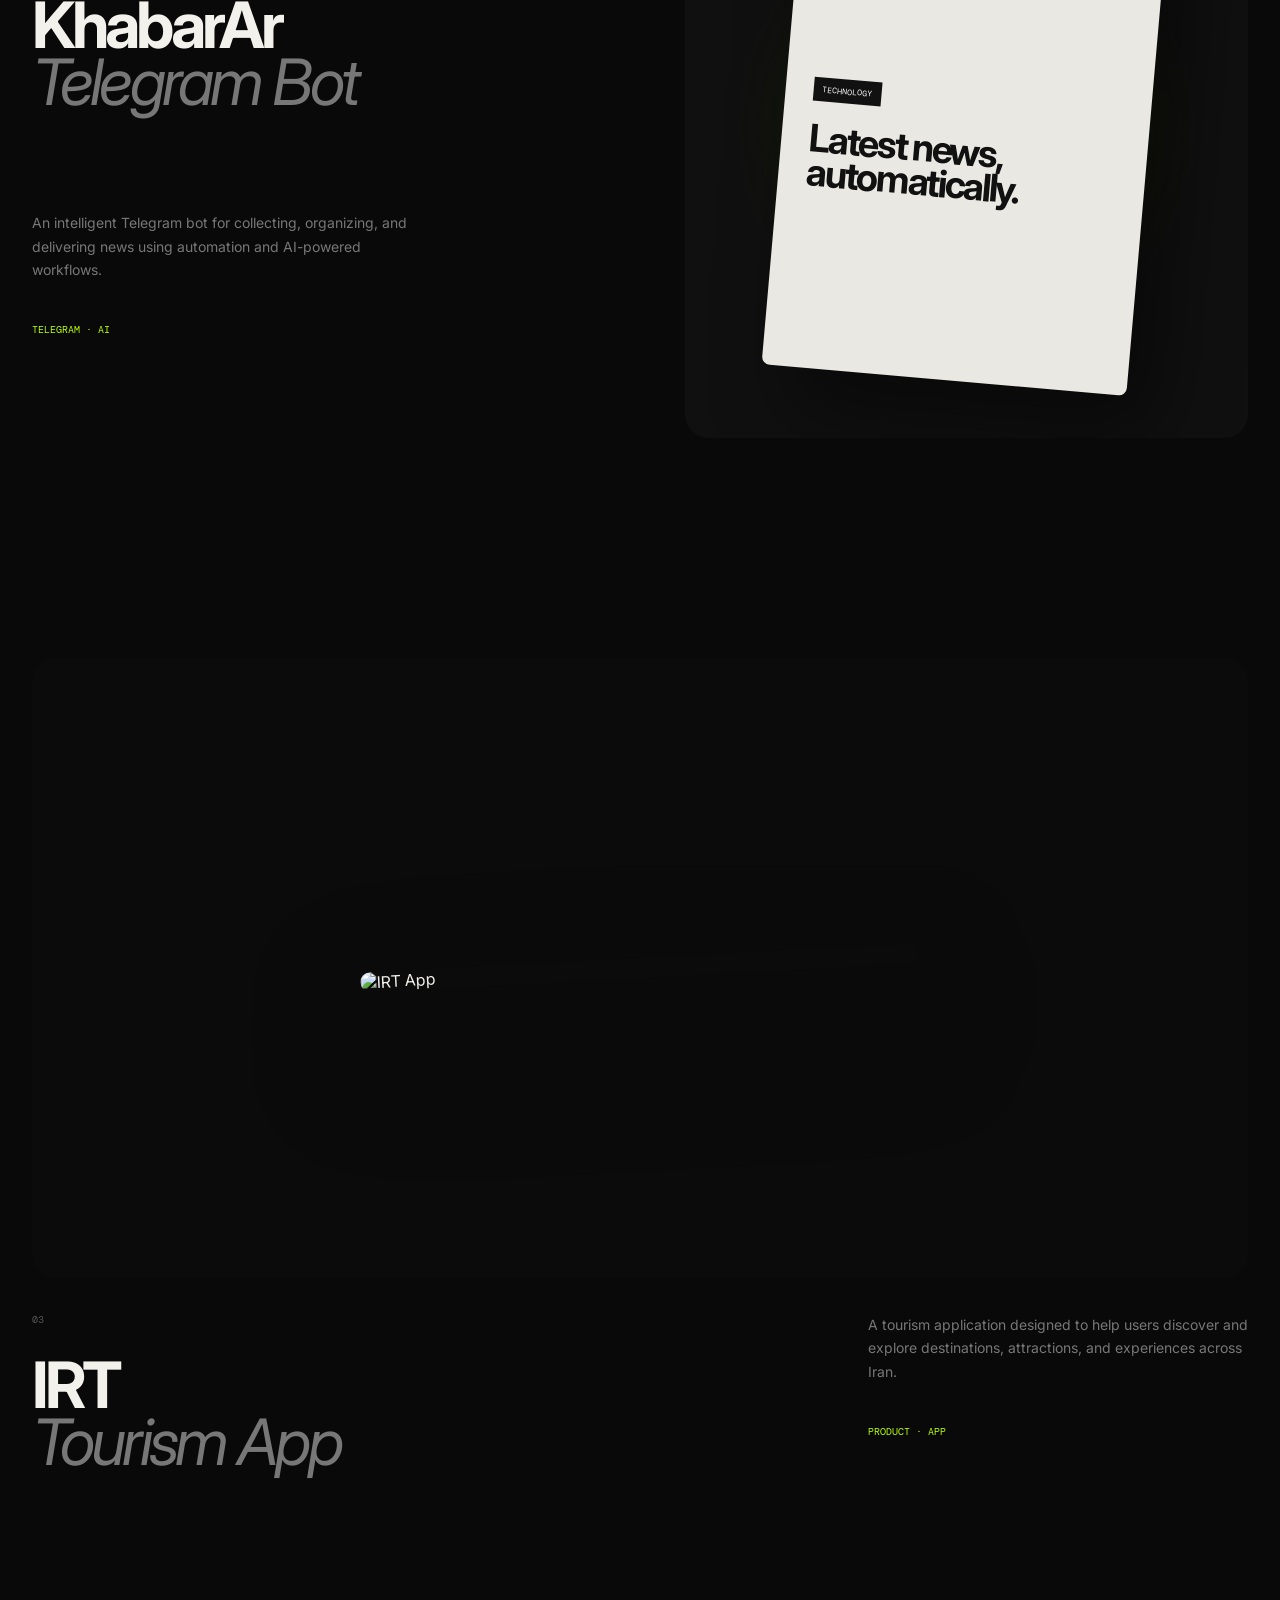
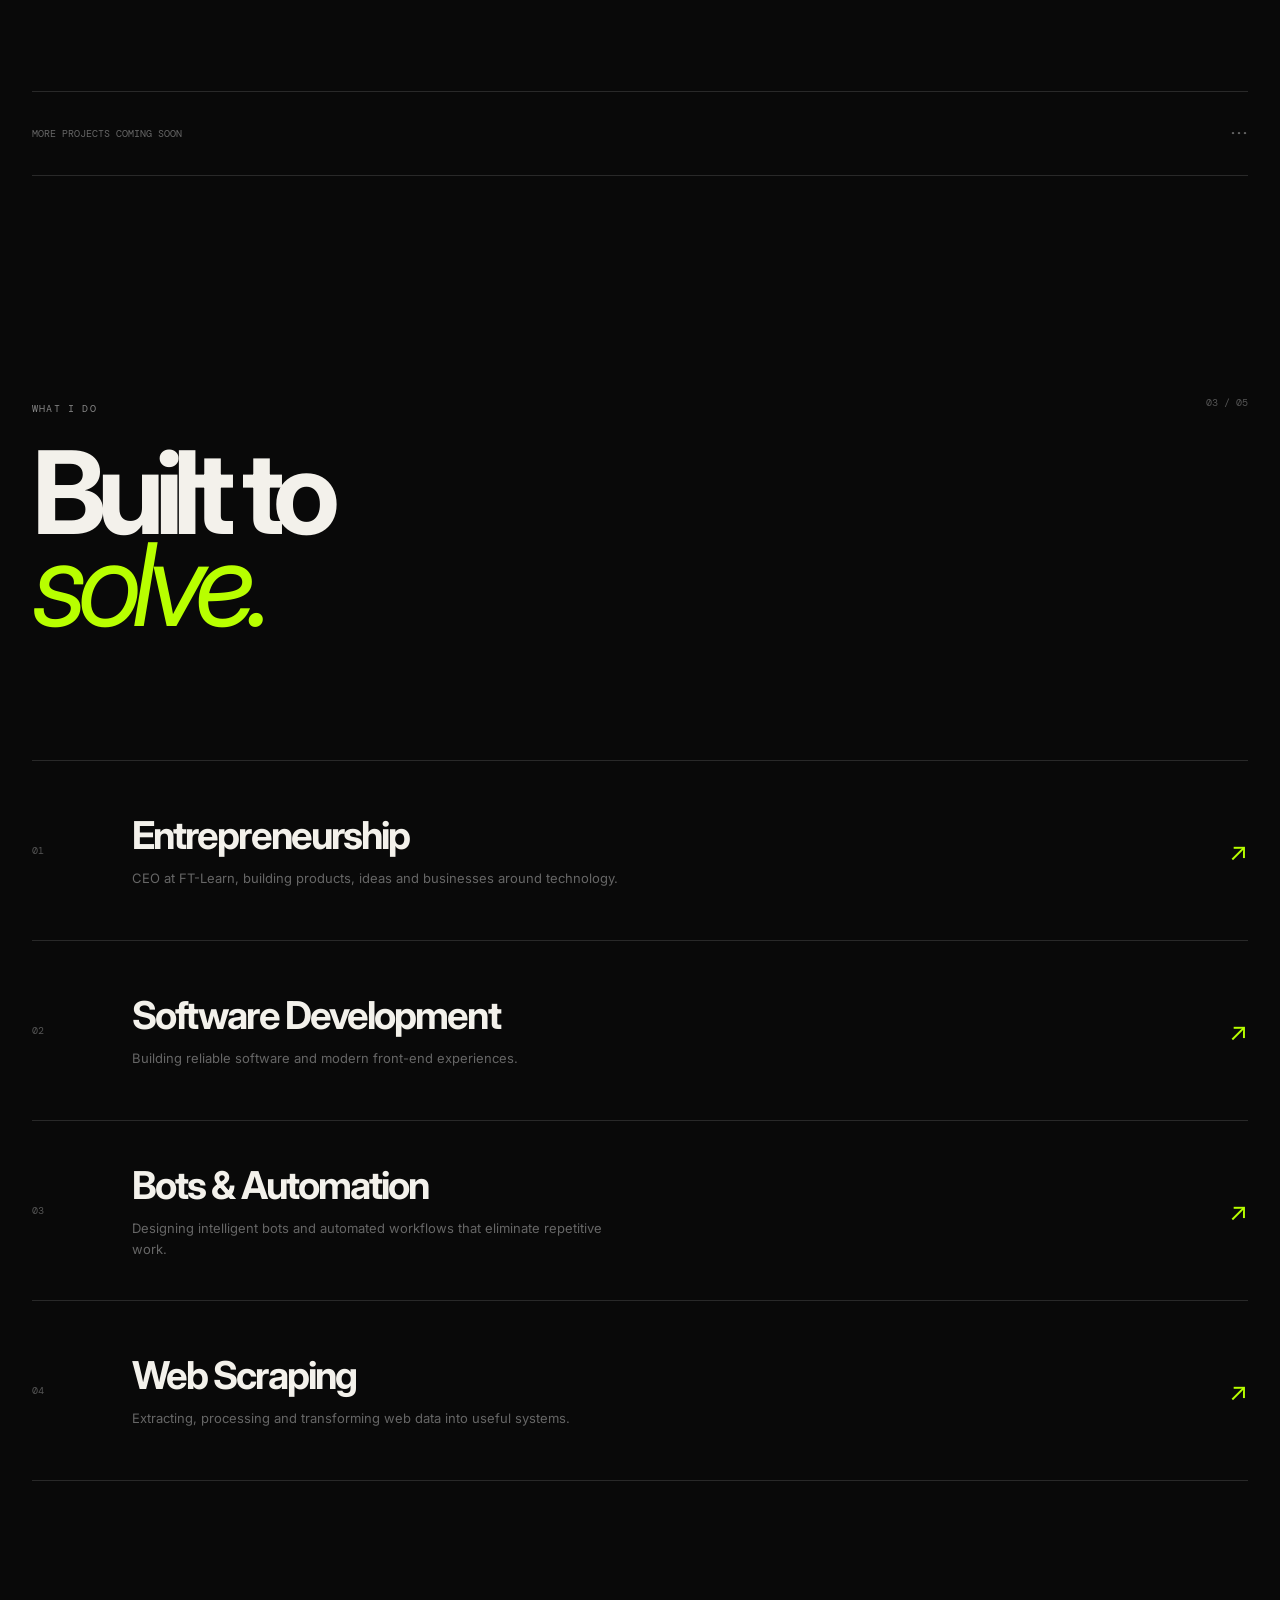
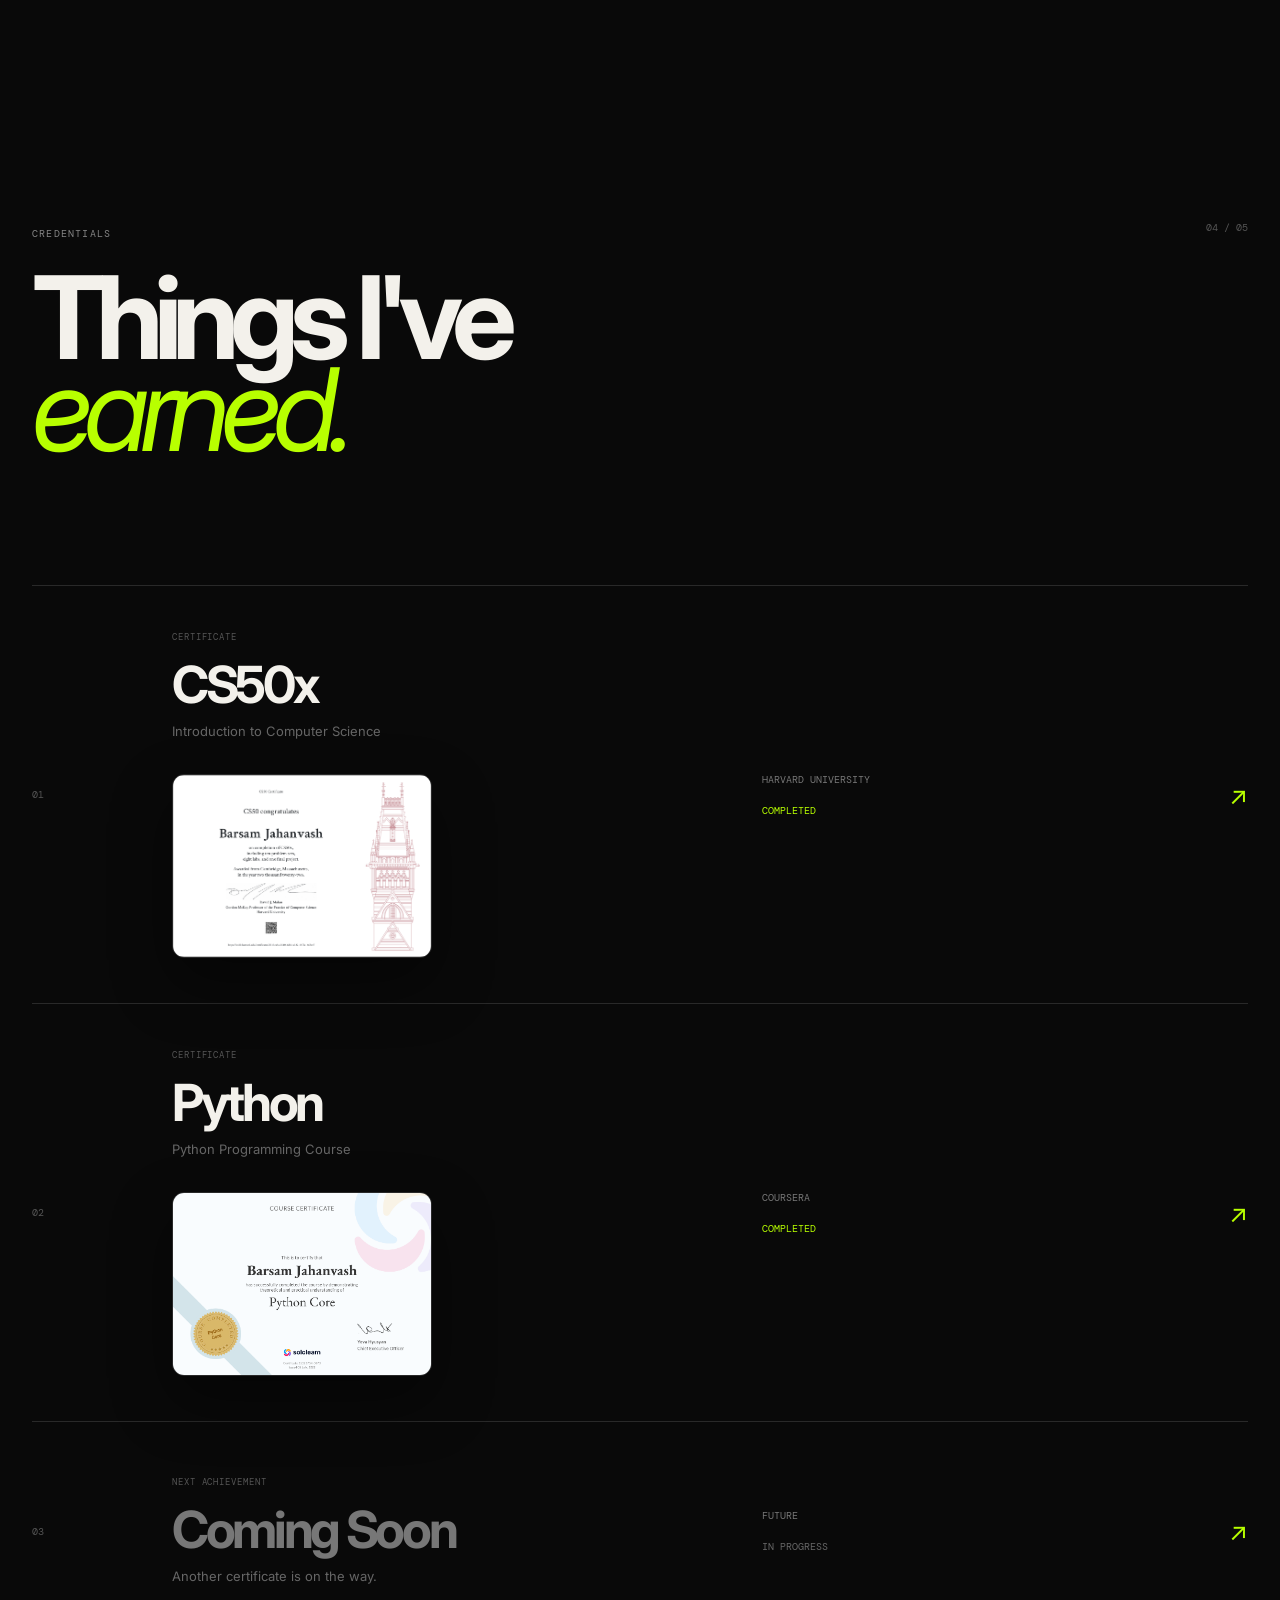
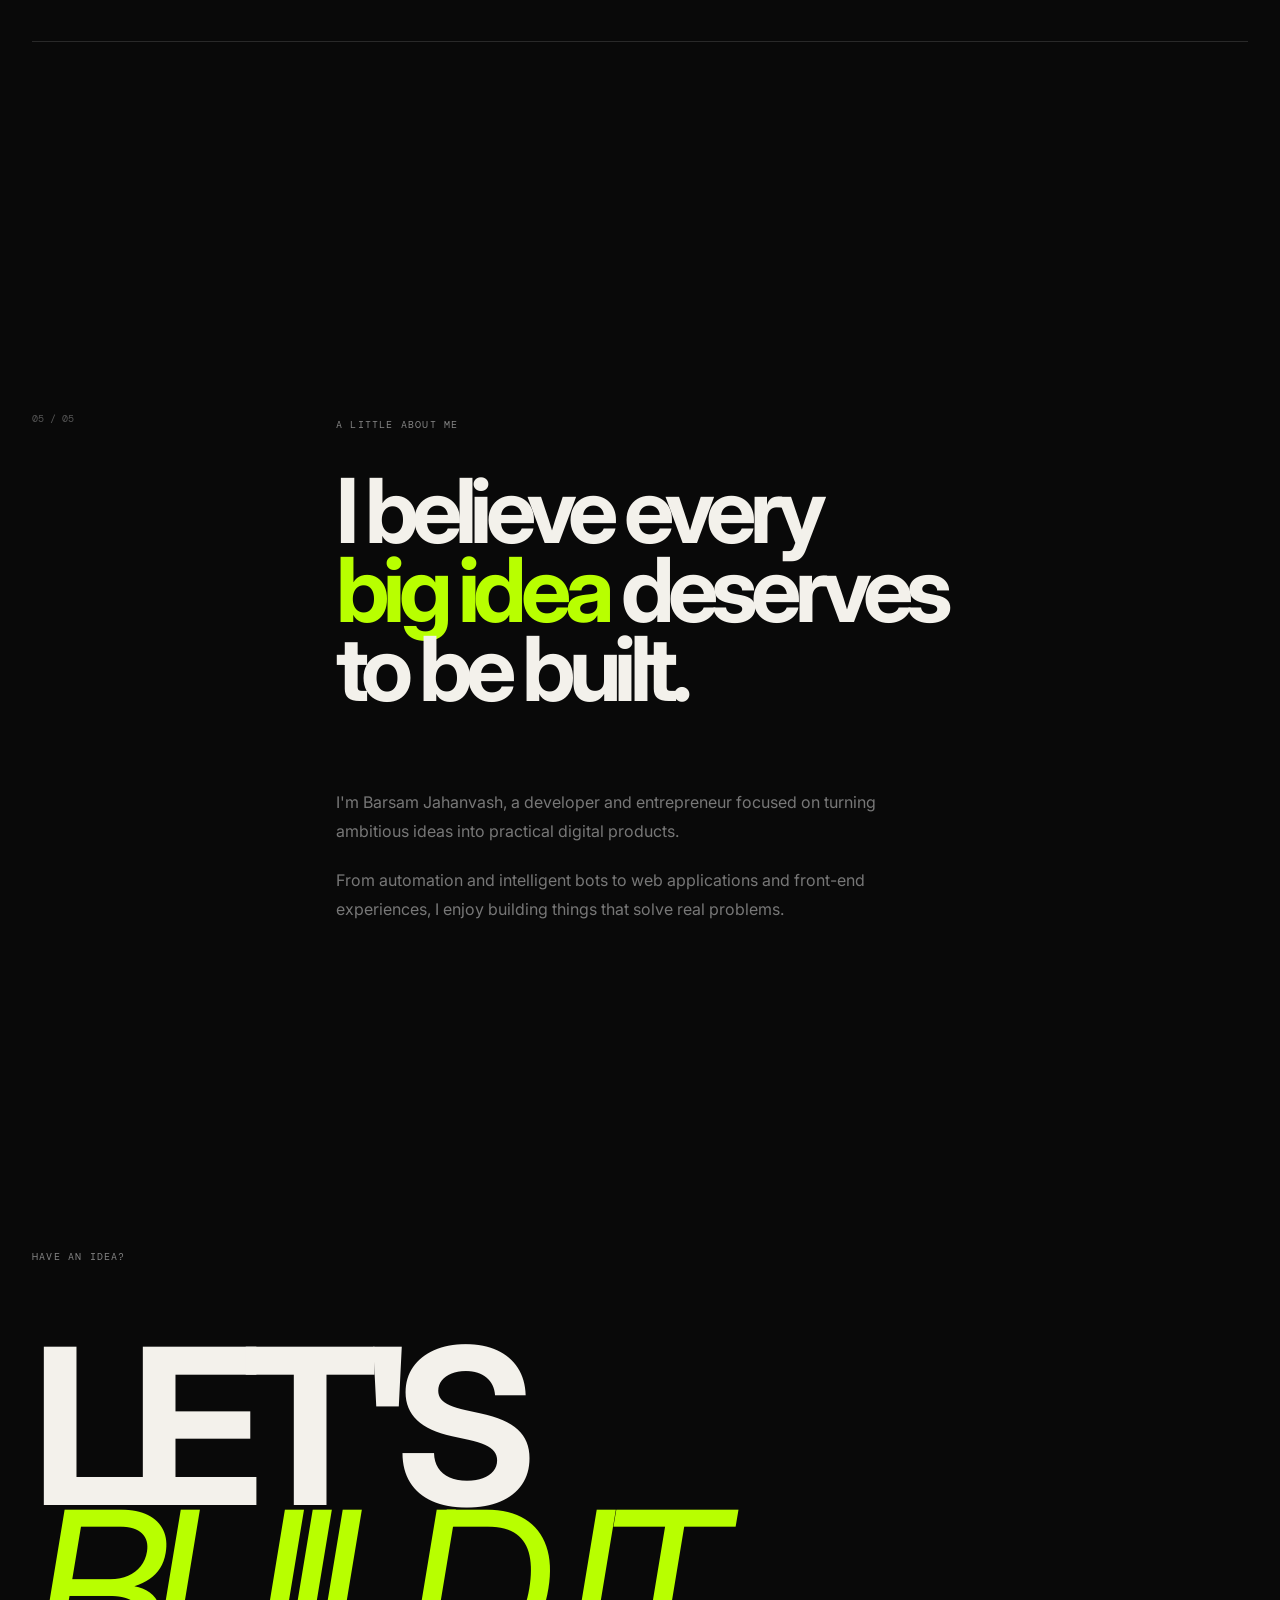
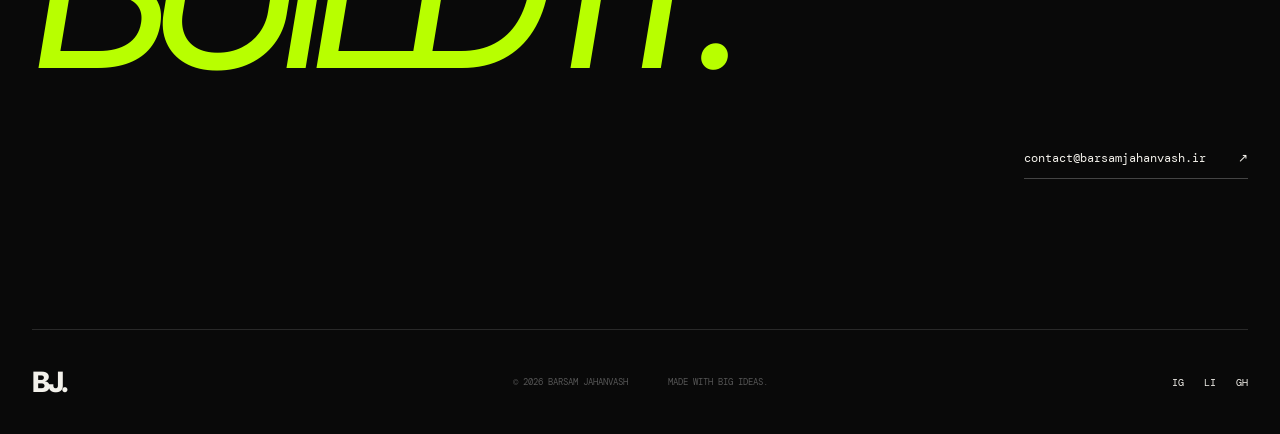
==== commit 6dd6fc7d: "SEO Changes 3" ====
--- a/index.html
+++ b/index.html
@@ -1,5 +1,6 @@
 <!DOCTYPE html>
 <html lang="en">
+
 <head>
   <meta charset="UTF-8">
   <meta name="viewport" content="width=device-width, initial-scale=1.0">
@@ -14,15 +15,12 @@
   <meta name="author" content="Barsam Jahanvash">
   <meta name="robots" content="index, follow">
 
-  <!-- Canonical URL -->
   <link rel="canonical" href="https://www.barsamjahanvash.ir/">
 
-  <!-- Language alternatives -->
   <link rel="alternate" hreflang="en" href="https://www.barsamjahanvash.ir/">
   <link rel="alternate" hreflang="fa" href="https://www.barsamjahanvash.ir/fa/">
   <link rel="alternate" hreflang="x-default" href="https://www.barsamjahanvash.ir/">
 
-  <!-- Open Graph -->
   <meta property="og:type" content="website">
   <meta property="og:title" content="Barsam Jahanvash — Software Developer & Entrepreneur">
   <meta
@@ -34,7 +32,6 @@
   <meta property="og:locale" content="en_US">
   <meta property="og:locale:alternate" content="fa_IR">
 
-  <!-- Twitter / X -->
   <meta name="twitter:card" content="summary">
   <meta name="twitter:title" content="Barsam Jahanvash — Software Developer & Entrepreneur">
   <meta
@@ -42,7 +39,6 @@
     content="Software developer, entrepreneur, and automation specialist building digital products, bots, and intelligent automation systems."
   >
 
-  <!-- Fonts -->
   <link rel="preconnect" href="https://fonts.googleapis.com">
   <link rel="preconnect" href="https://fonts.gstatic.com" crossorigin>
   <link
@@ -51,6 +47,45 @@
   >
 
   <link rel="stylesheet" href="style.css">
+  <script type="application/ld+json">
+  {
+    "@context": "https://schema.org",
+    "@graph": [
+      {
+        "@type": "Person",
+        "@id": "https://www.barsamjahanvash.ir/#person",
+        "name": "Barsam Jahanvash",
+        "url": "https://www.barsamjahanvash.ir/",
+        "jobTitle": "Software Developer, Entrepreneur & Automation Specialist",
+        "description": "Barsam Jahanvash is a software developer, entrepreneur, and automation specialist focused on digital products, bots, web development, and intelligent automation systems.",
+        "knowsAbout": [
+          "Software Development",
+          "Front-End Development",
+          "Python",
+          "Automation",
+          "Bots",
+          "Web Scraping",
+          "Artificial Intelligence",
+          "Digital Products"
+        ],
+        "sameAs": [
+          "https://github.com/MrBigJ101"
+        ]
+      },
+      {
+        "@type": "WebSite",
+        "@id": "https://www.barsamjahanvash.ir/#website",
+        "url": "https://www.barsamjahanvash.ir/",
+        "name": "Barsam Jahanvash",
+        "description": "Official portfolio website of Barsam Jahanvash, software developer, entrepreneur, and automation specialist.",
+        "inLanguage": "en-US",
+        "publisher": {
+          "@id": "https://www.barsamjahanvash.ir/#person"
+        }
+      }
+    ]
+  }
+  </script>
 </head>
 <body>
 
@@ -154,8 +189,7 @@
 
       <div class="project-meta">
         <p>
-          An automated bot designed to streamline
-          the embassy appointment booking process.
+          Automated embassy appointment booking system designed to streamline the appointment process and reduce manual work.
         </p>
 
         <span class="project-year">2023</span>
@@ -172,8 +206,7 @@
 
       <div class="project-meta">
         <p>
-          An intelligent Telegram bot built to collect,
-          organize and deliver news automatically.
+          An intelligent Telegram bot for collecting, organizing, and delivering news using automation and AI-powered workflows.
         </p>
 
         <span class="project-year">Telegram · AI</span>
@@ -220,8 +253,7 @@
 
       <div class="project-meta">
         <p>
-          A tourism application designed to help
-          people discover and explore Iran.
+          A tourism application designed to help users discover and explore destinations, attractions, and experiences across Iran.
         </p>
 
         <span class="project-year">Product · App</span>
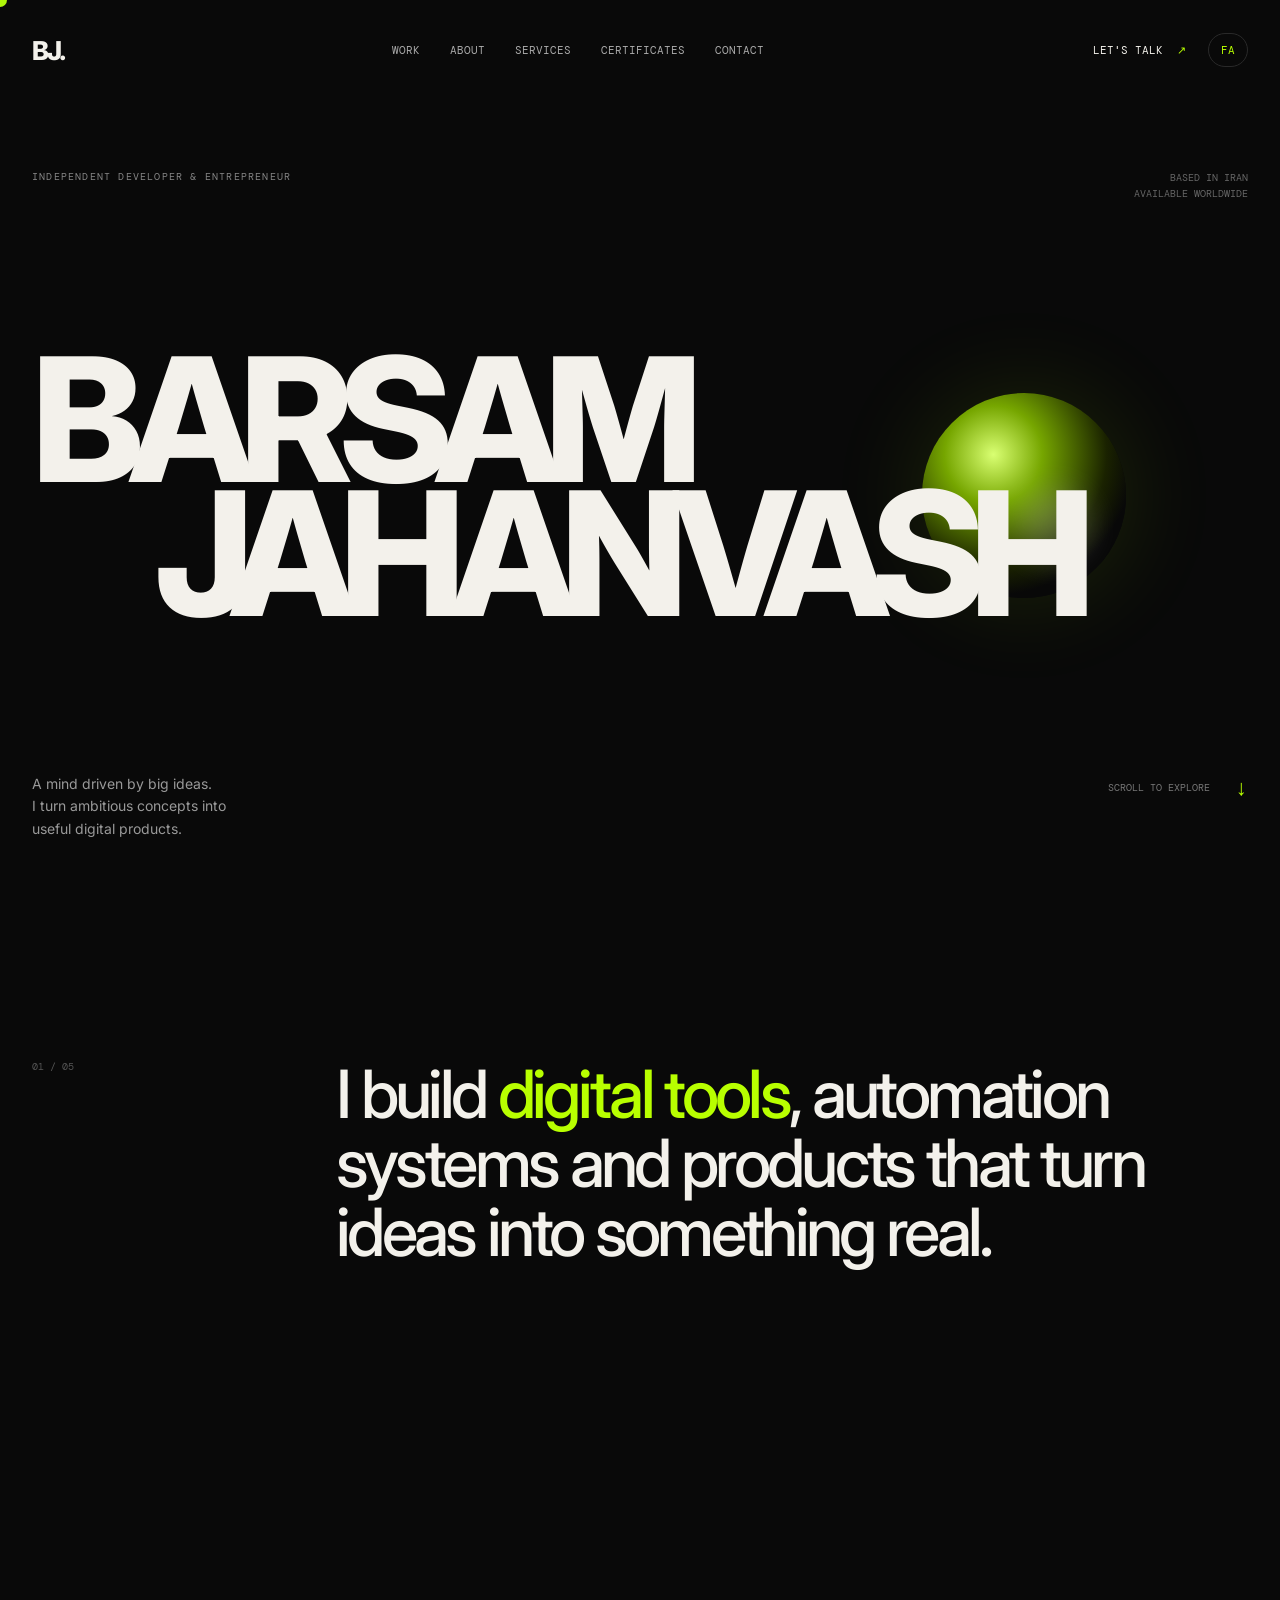
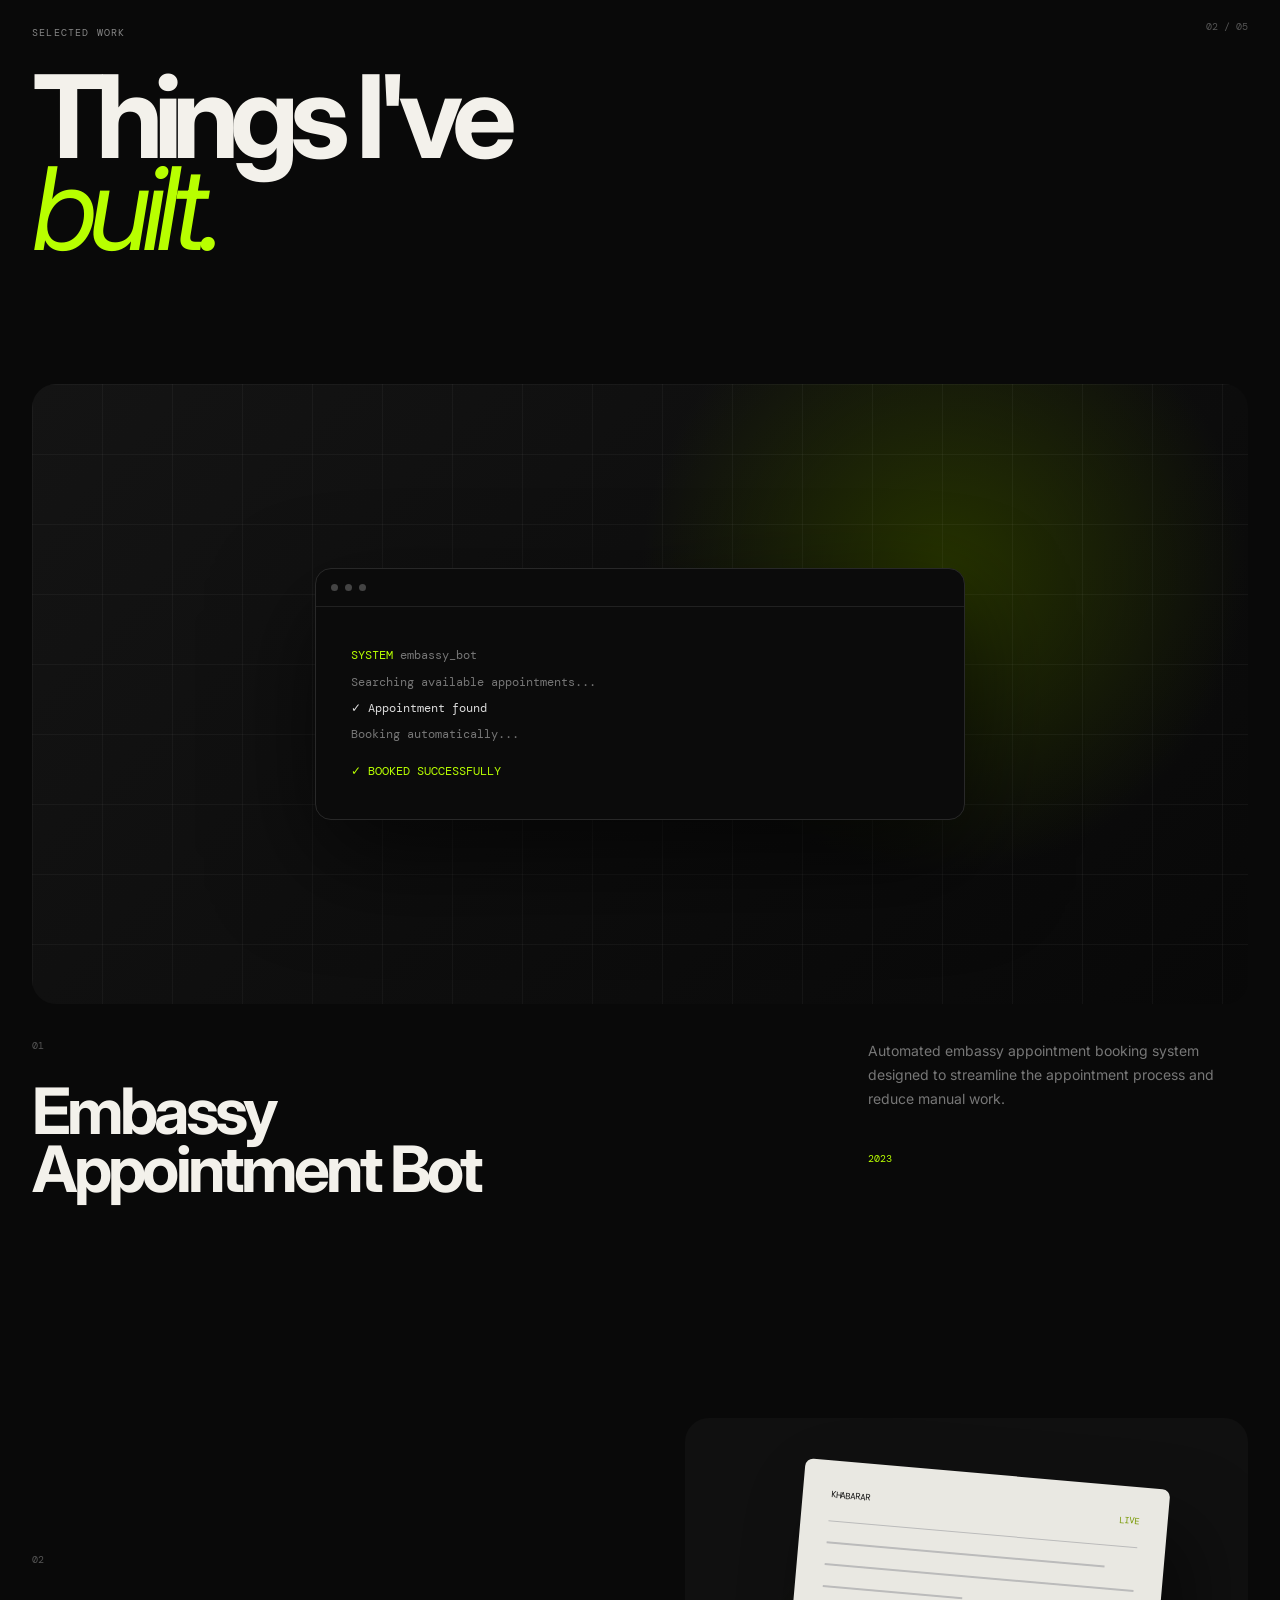
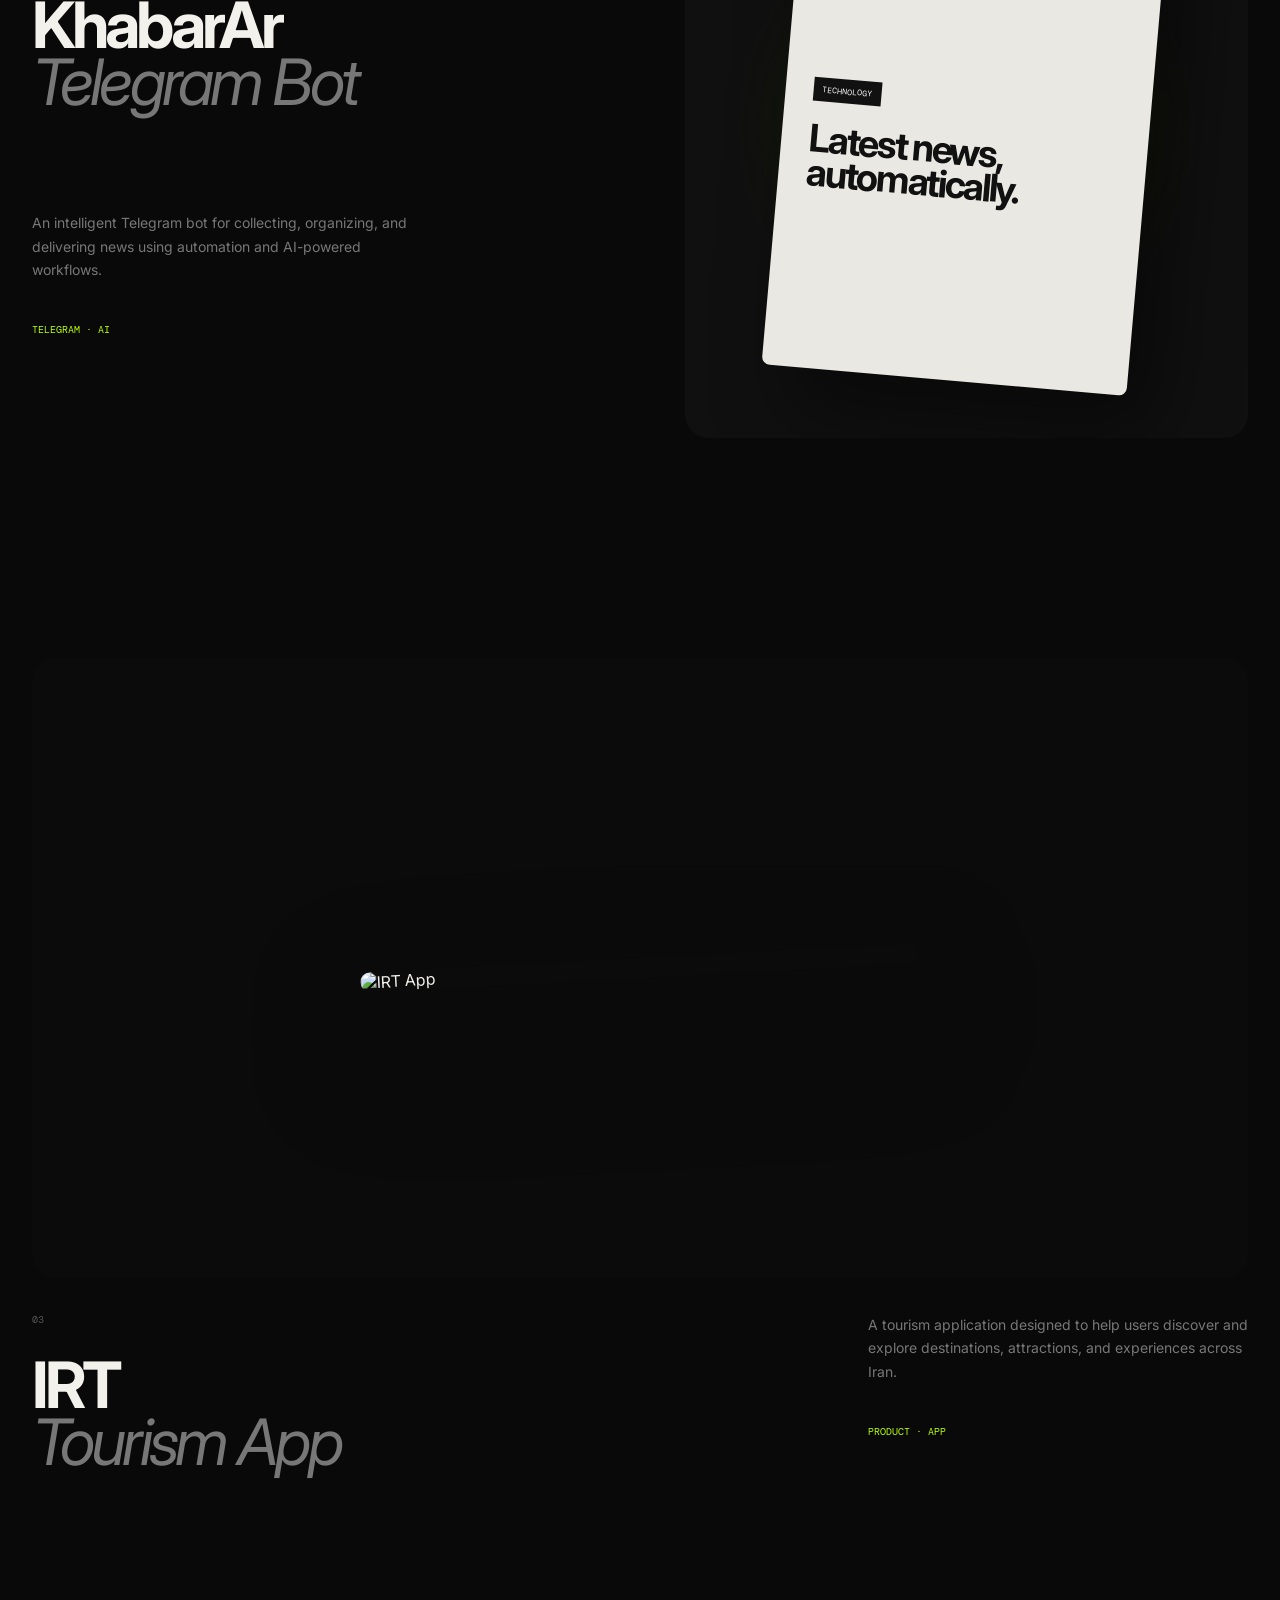
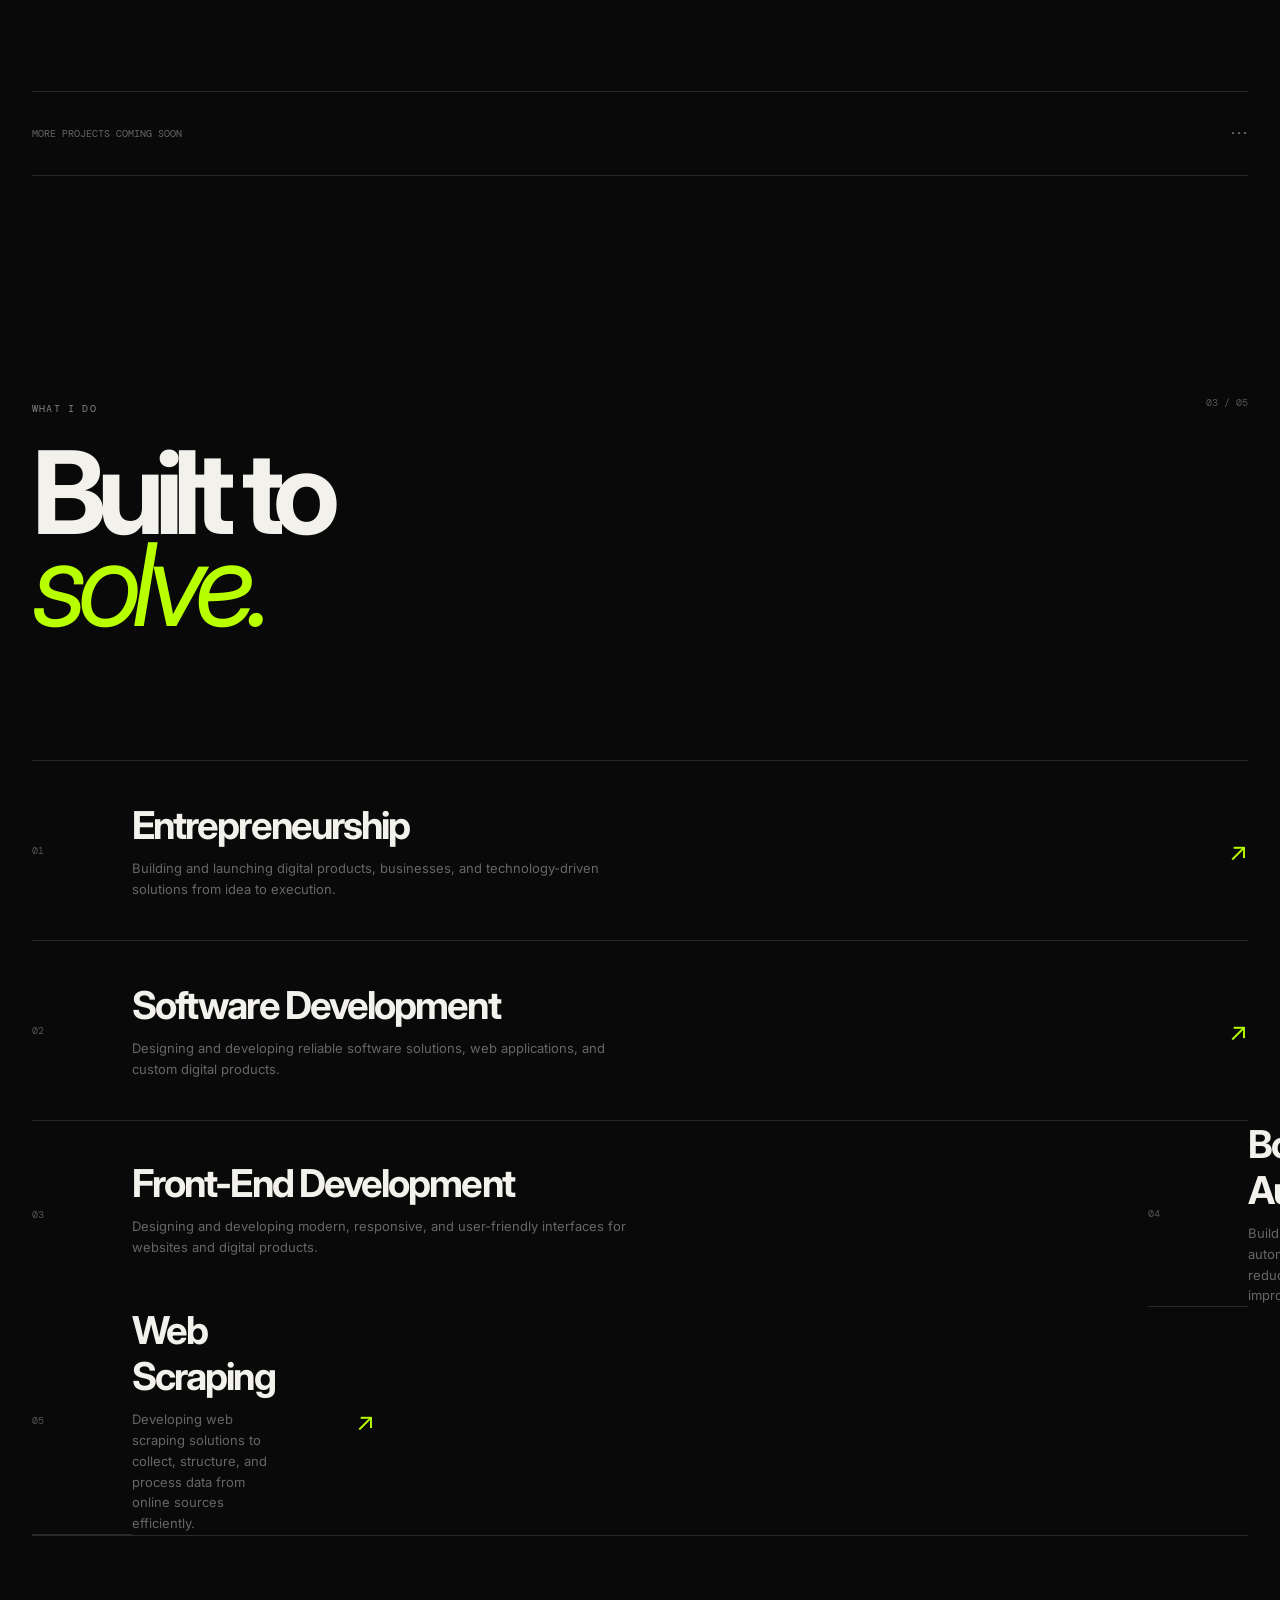
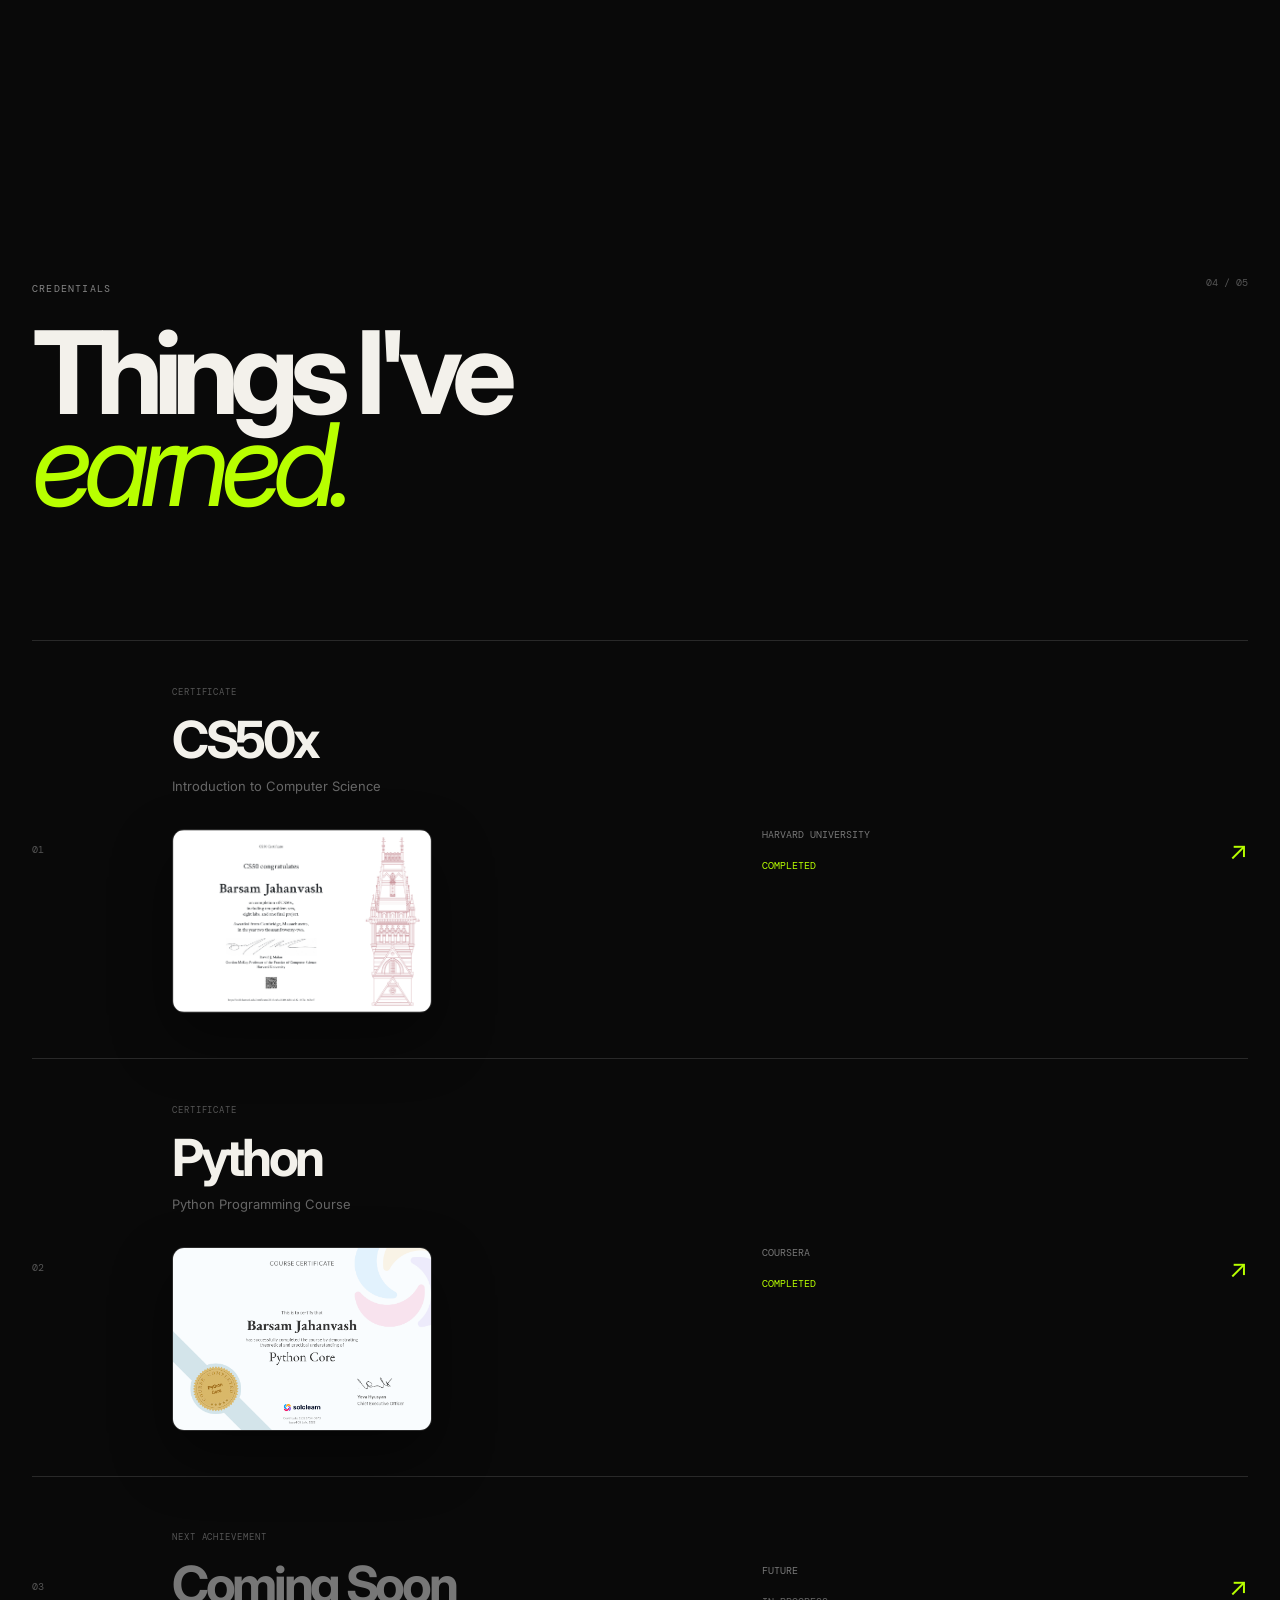
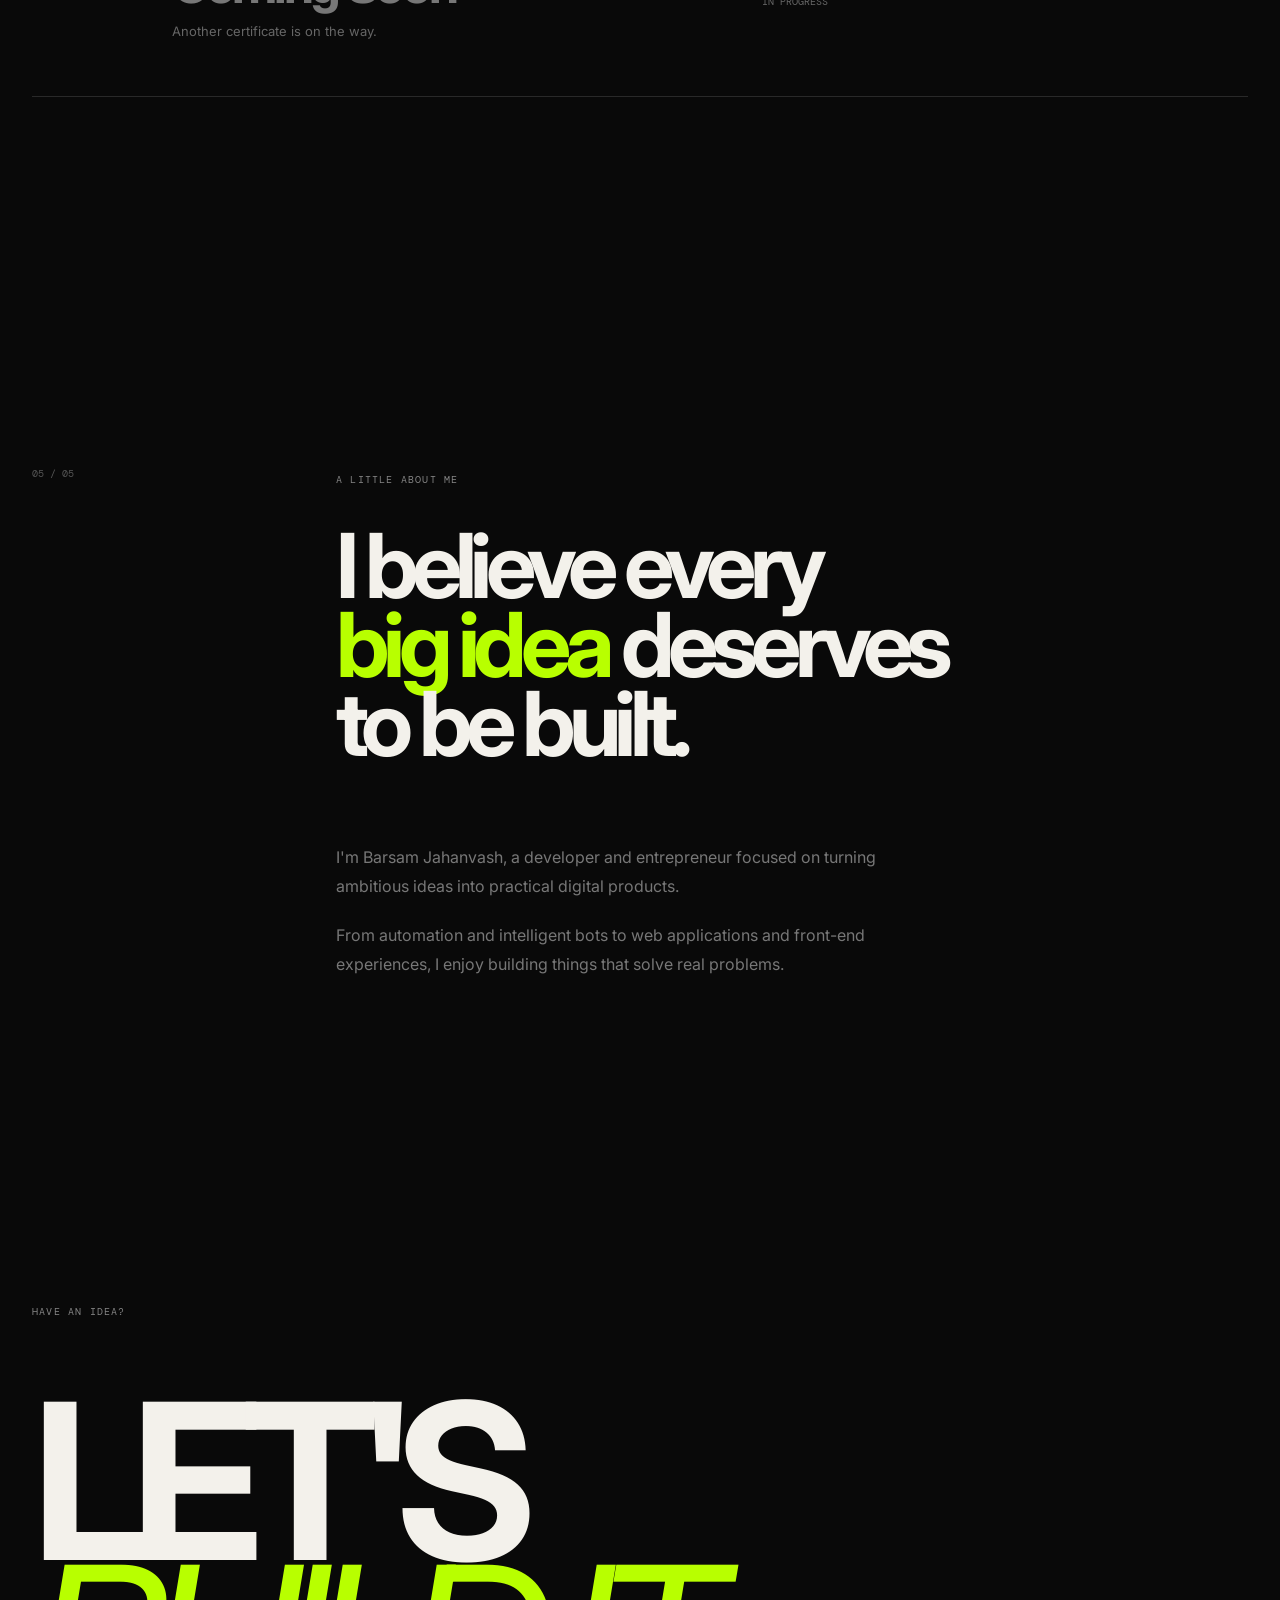
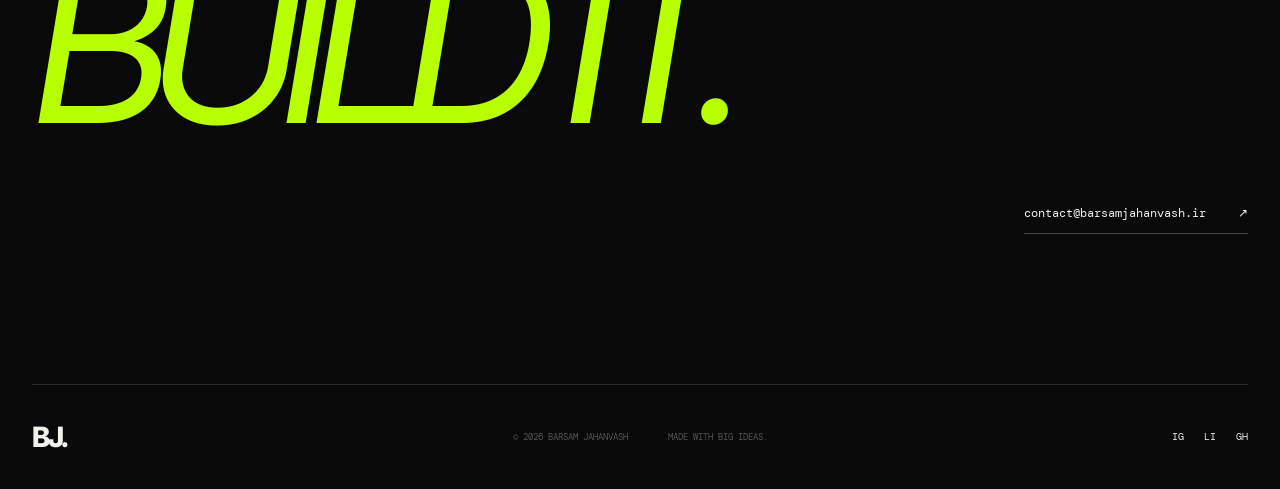
==== commit e64c1bd1: "SEO Changes 4" ====
--- a/index.html
+++ b/index.html
@@ -287,8 +287,7 @@
       <div>
         <h3>Entrepreneurship</h3>
         <p>
-          CEO at FT-Learn, building products,
-          ideas and businesses around technology.
+          Building and launching digital products, businesses, and technology-driven solutions from idea to execution.
         </p>
       </div>
 
@@ -301,8 +300,7 @@
       <div>
         <h3>Software Development</h3>
         <p>
-          Building reliable software and modern
-          front-end experiences.
+          Designing and developing reliable software solutions, web applications, and custom digital products.
         </p>
       </div>
 
@@ -313,24 +311,31 @@
       <span class="service-number">03</span>
 
       <div>
-        <h3>Bots & Automation</h3>
-        <p>
-          Designing intelligent bots and automated
-          workflows that eliminate repetitive work.
-        </p>
-      </div>
-
-      <span class="service-arrow">↗</span>
-    </div>
-
+        <h3>Front-End Development</h3>
+        <p>
+          <p>Designing and developing modern, responsive, and user-friendly interfaces for websites and digital products.</p>
+        </p>
+      </div>
     <div class="service">
       <span class="service-number">04</span>
 
       <div>
+        <h3>Bots & Automation</h3>
+        <p>
+          Building intelligent bots and automated workflows that reduce repetitive tasks and improve digital processes.
+        </p>
+      </div>
+
+      <span class="service-arrow">↗</span>
+    </div>
+
+    <div class="service">
+      <span class="service-number">05</span>
+
+      <div>
         <h3>Web Scraping</h3>
         <p>
-          Extracting, processing and transforming
-          web data into useful systems.
+          Developing web scraping solutions to collect, structure, and process data from online sources efficiently.
         </p>
       </div>
 
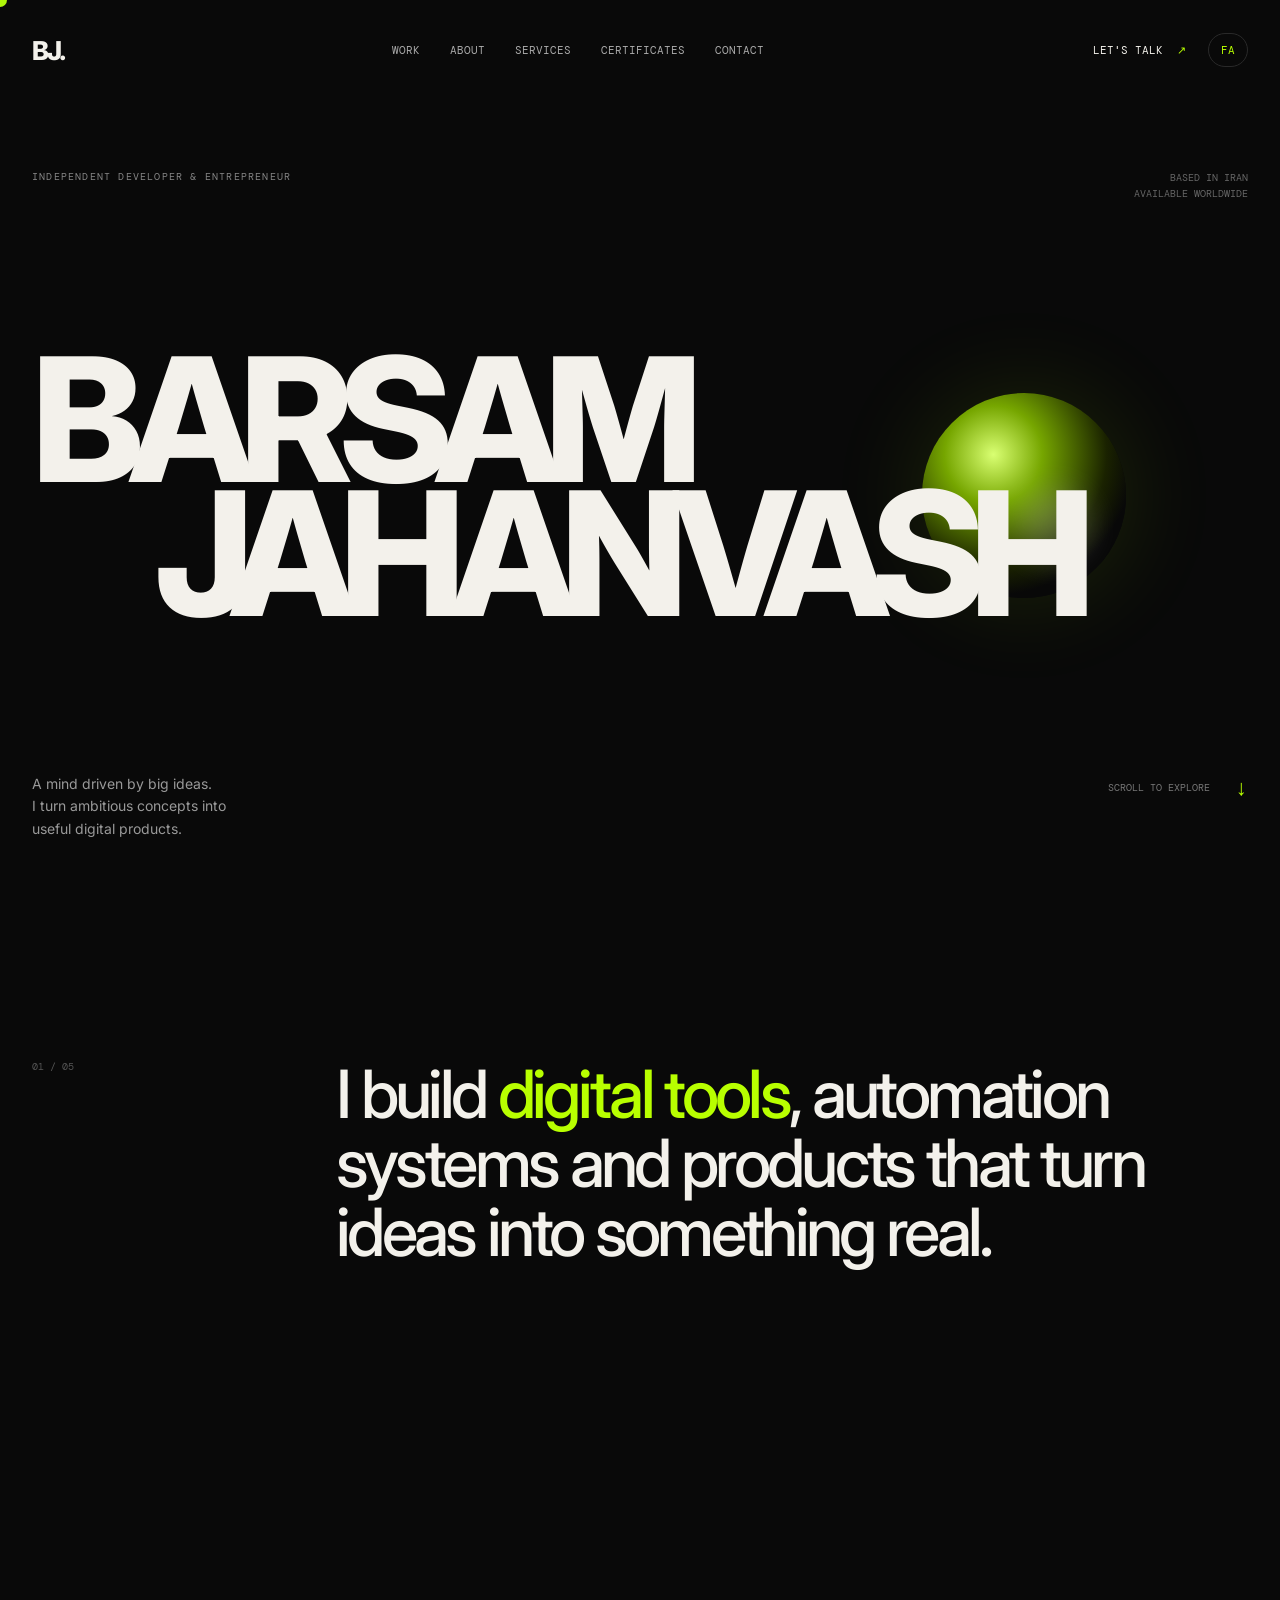
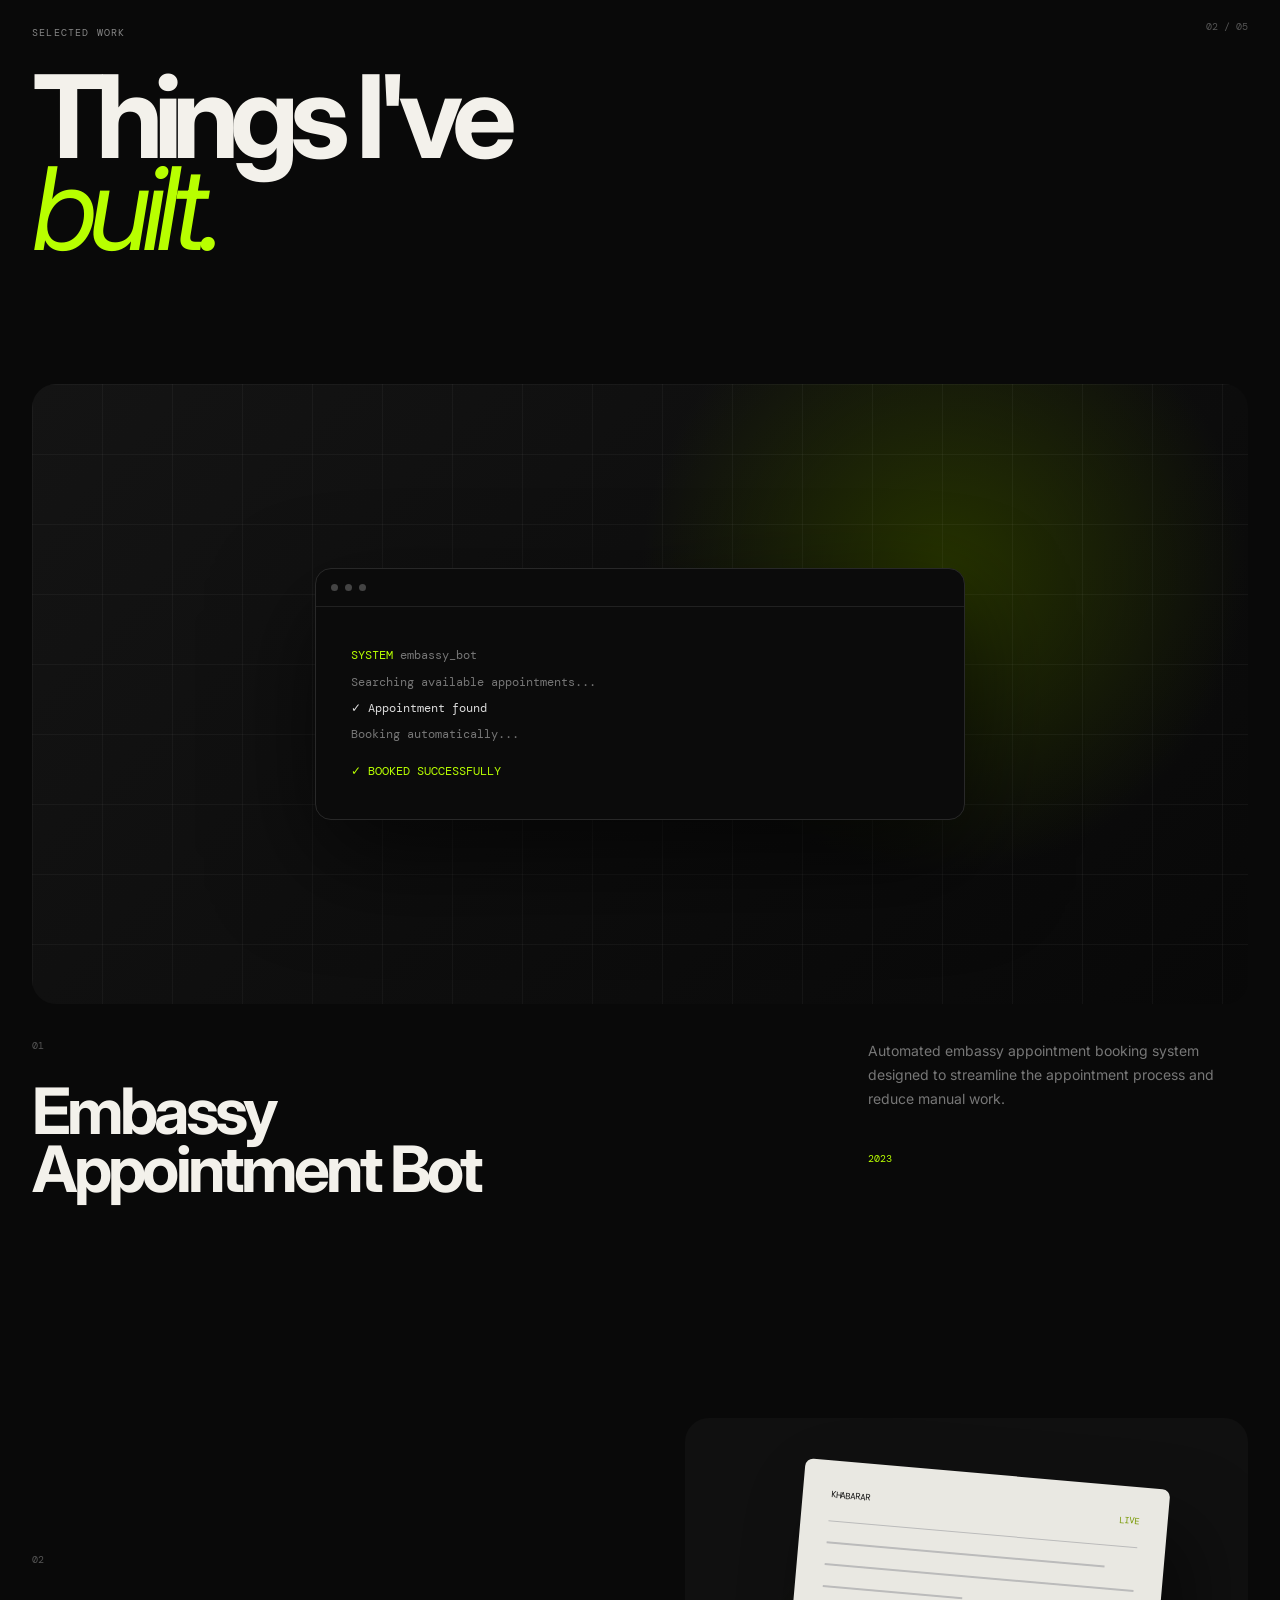
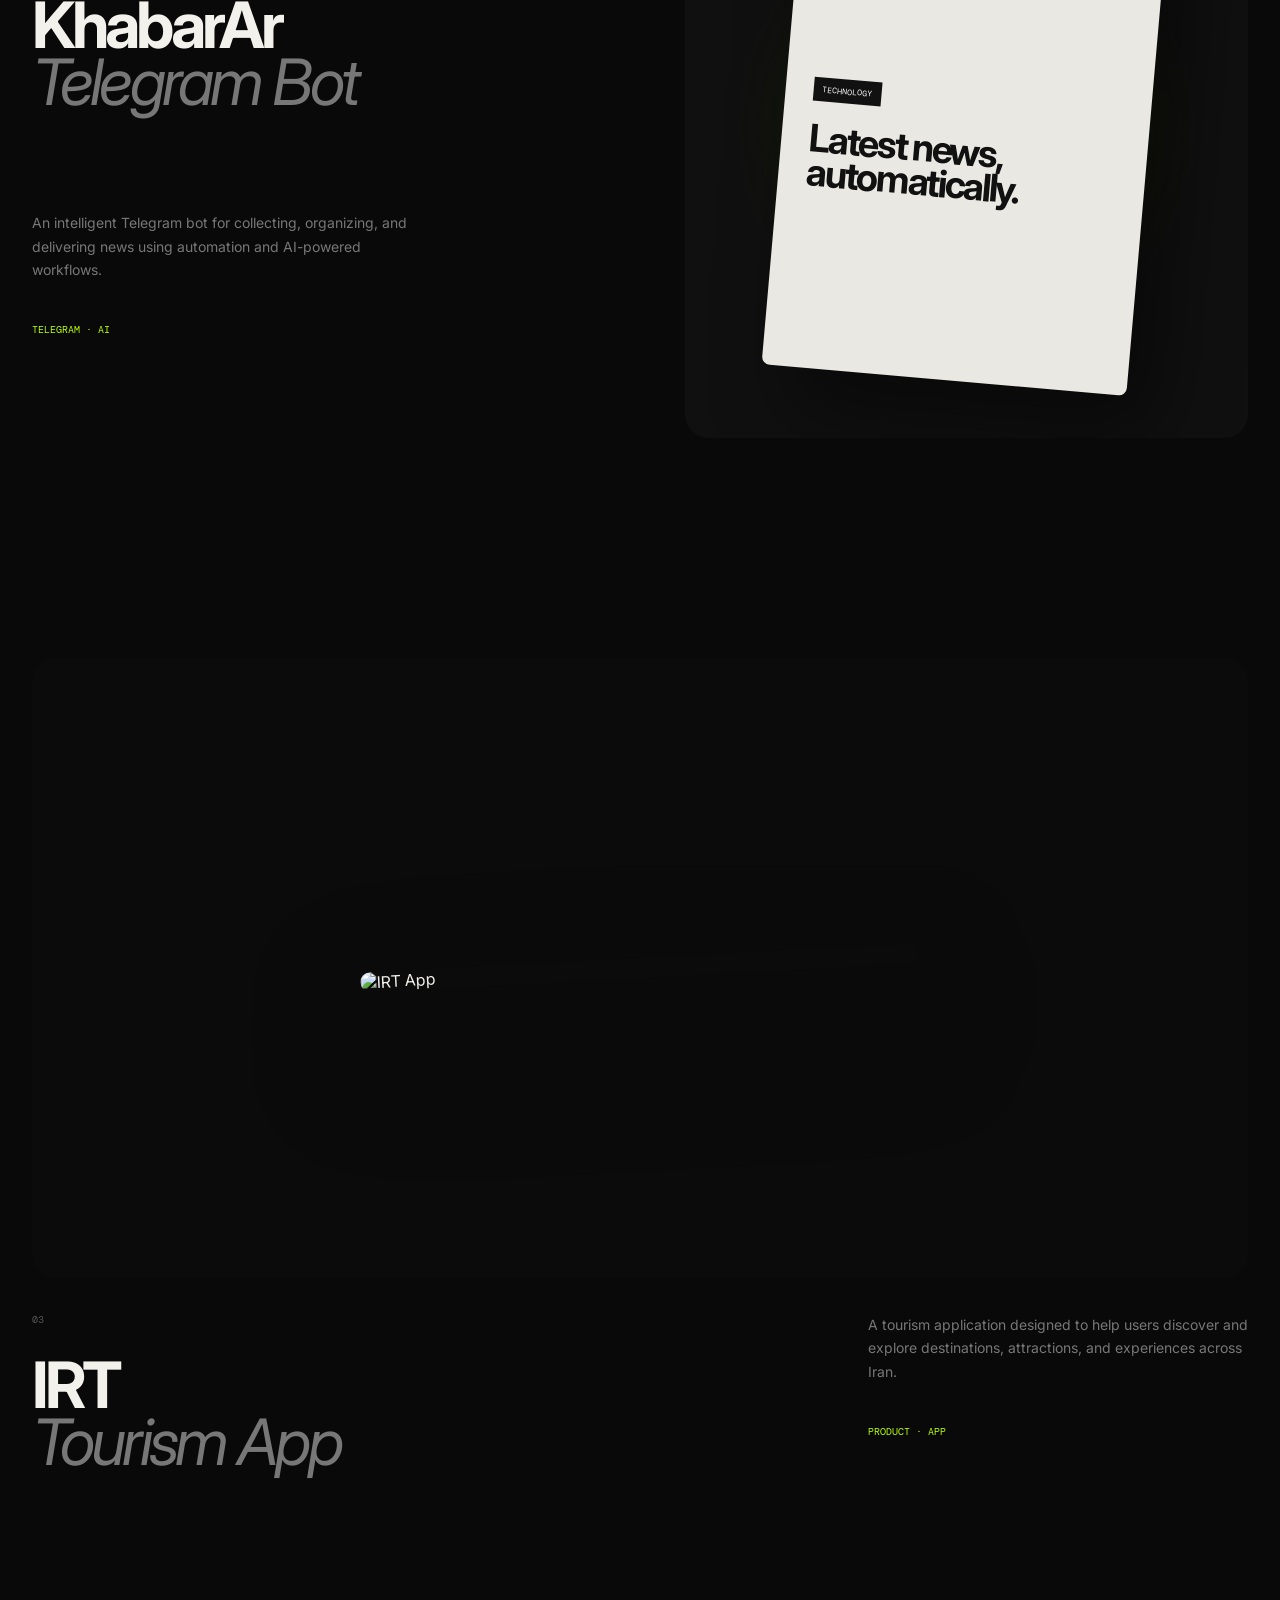
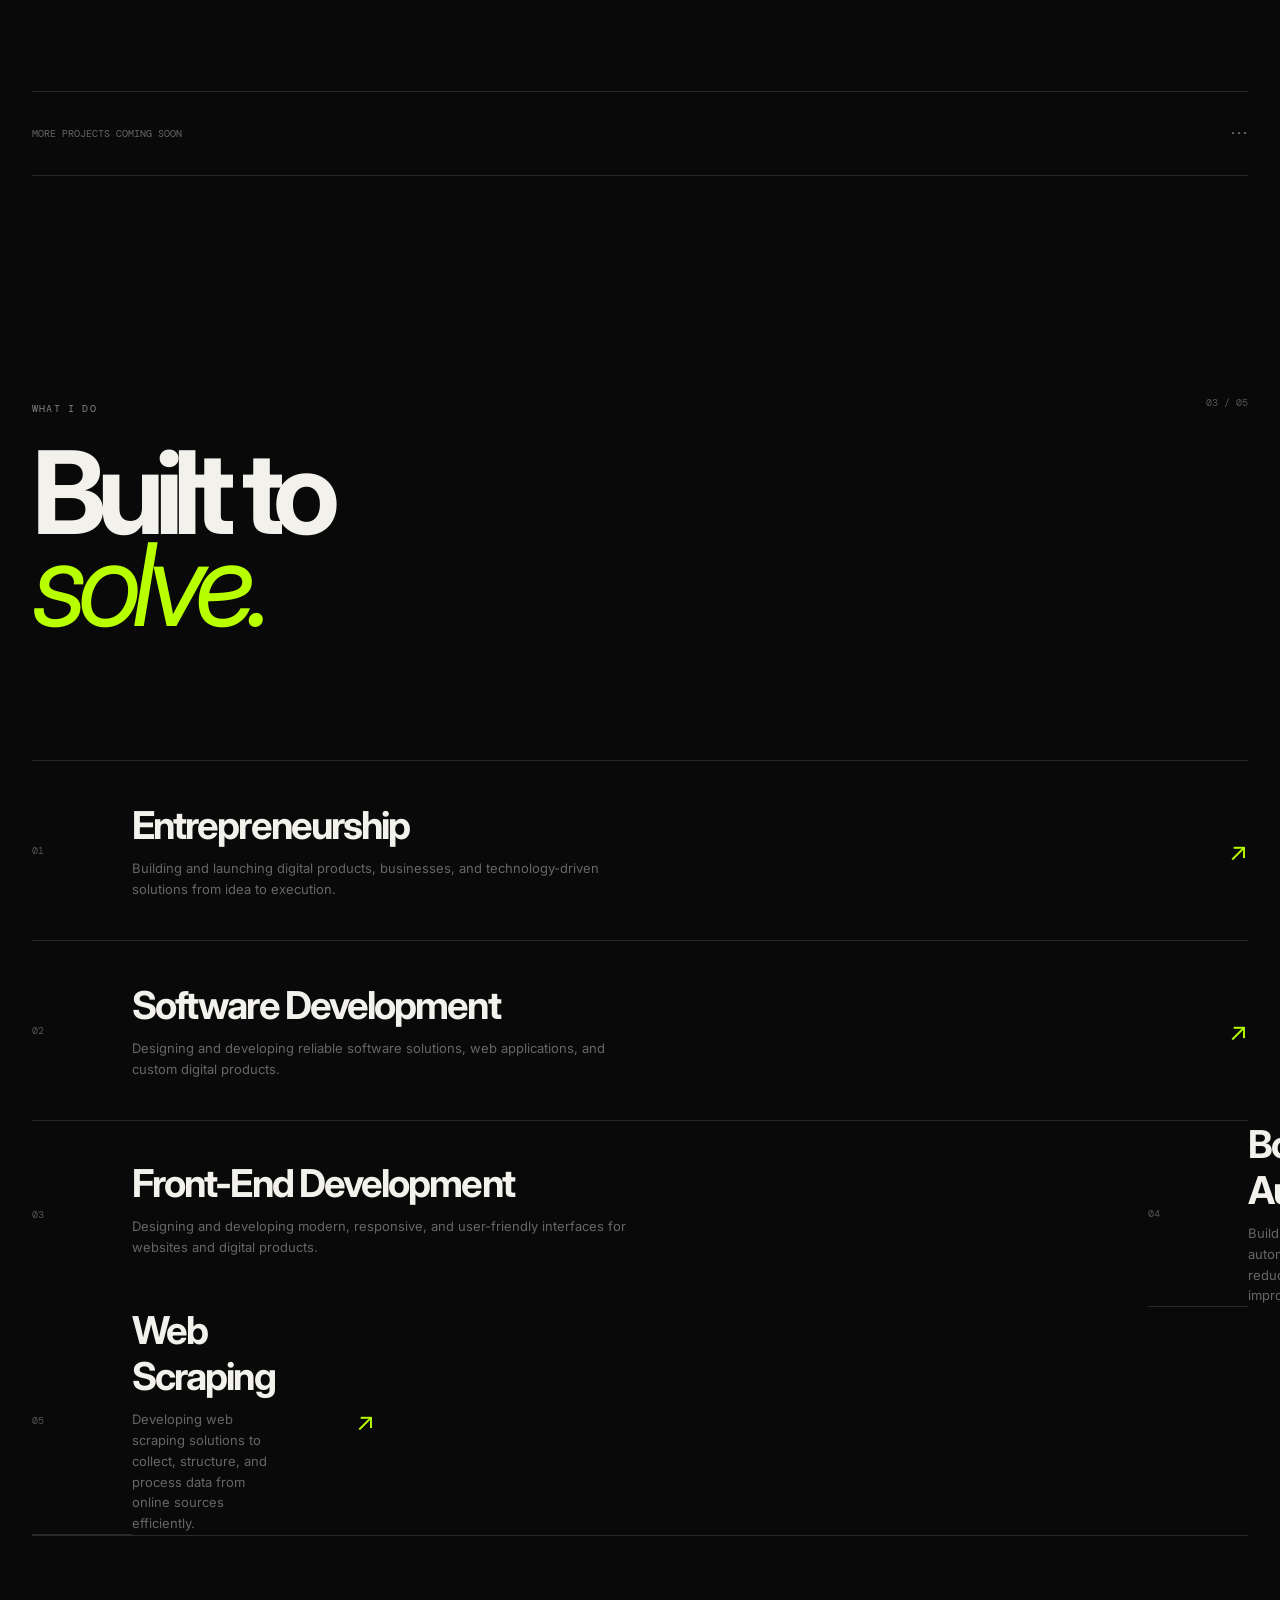
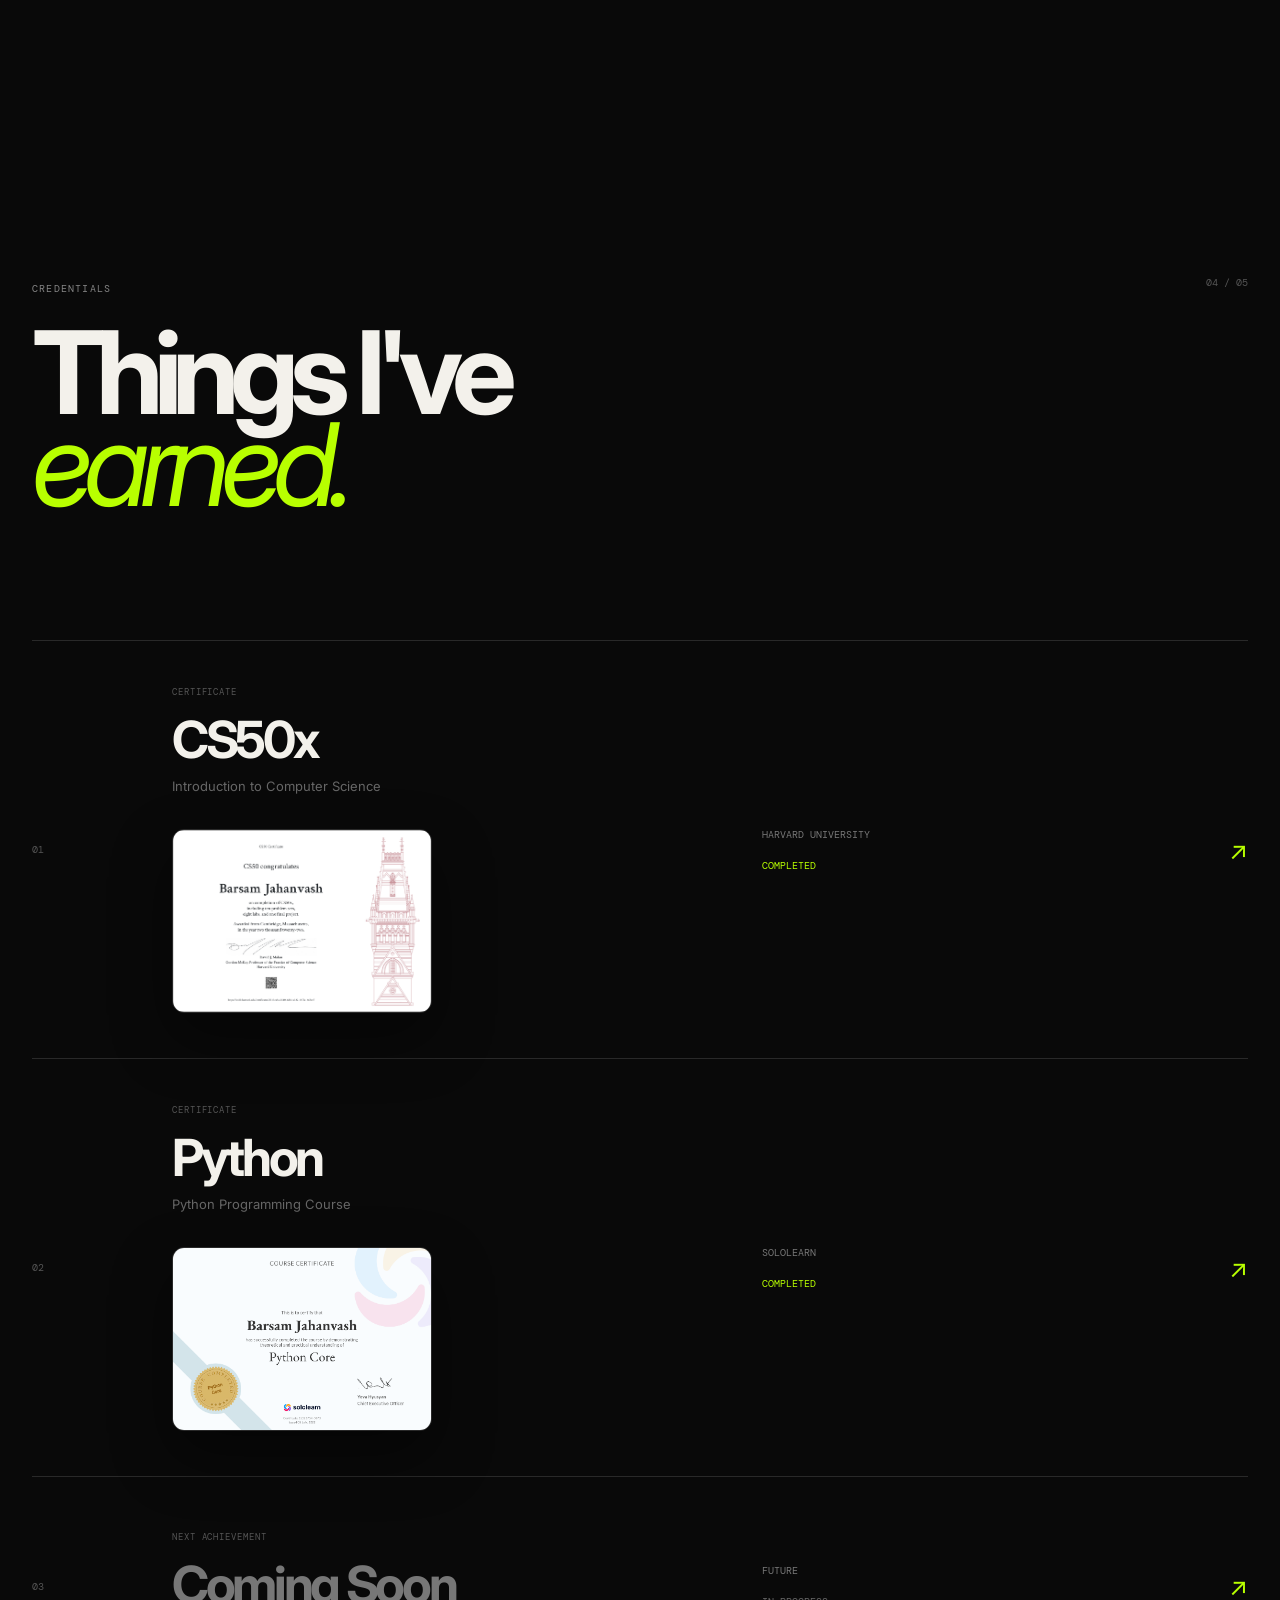
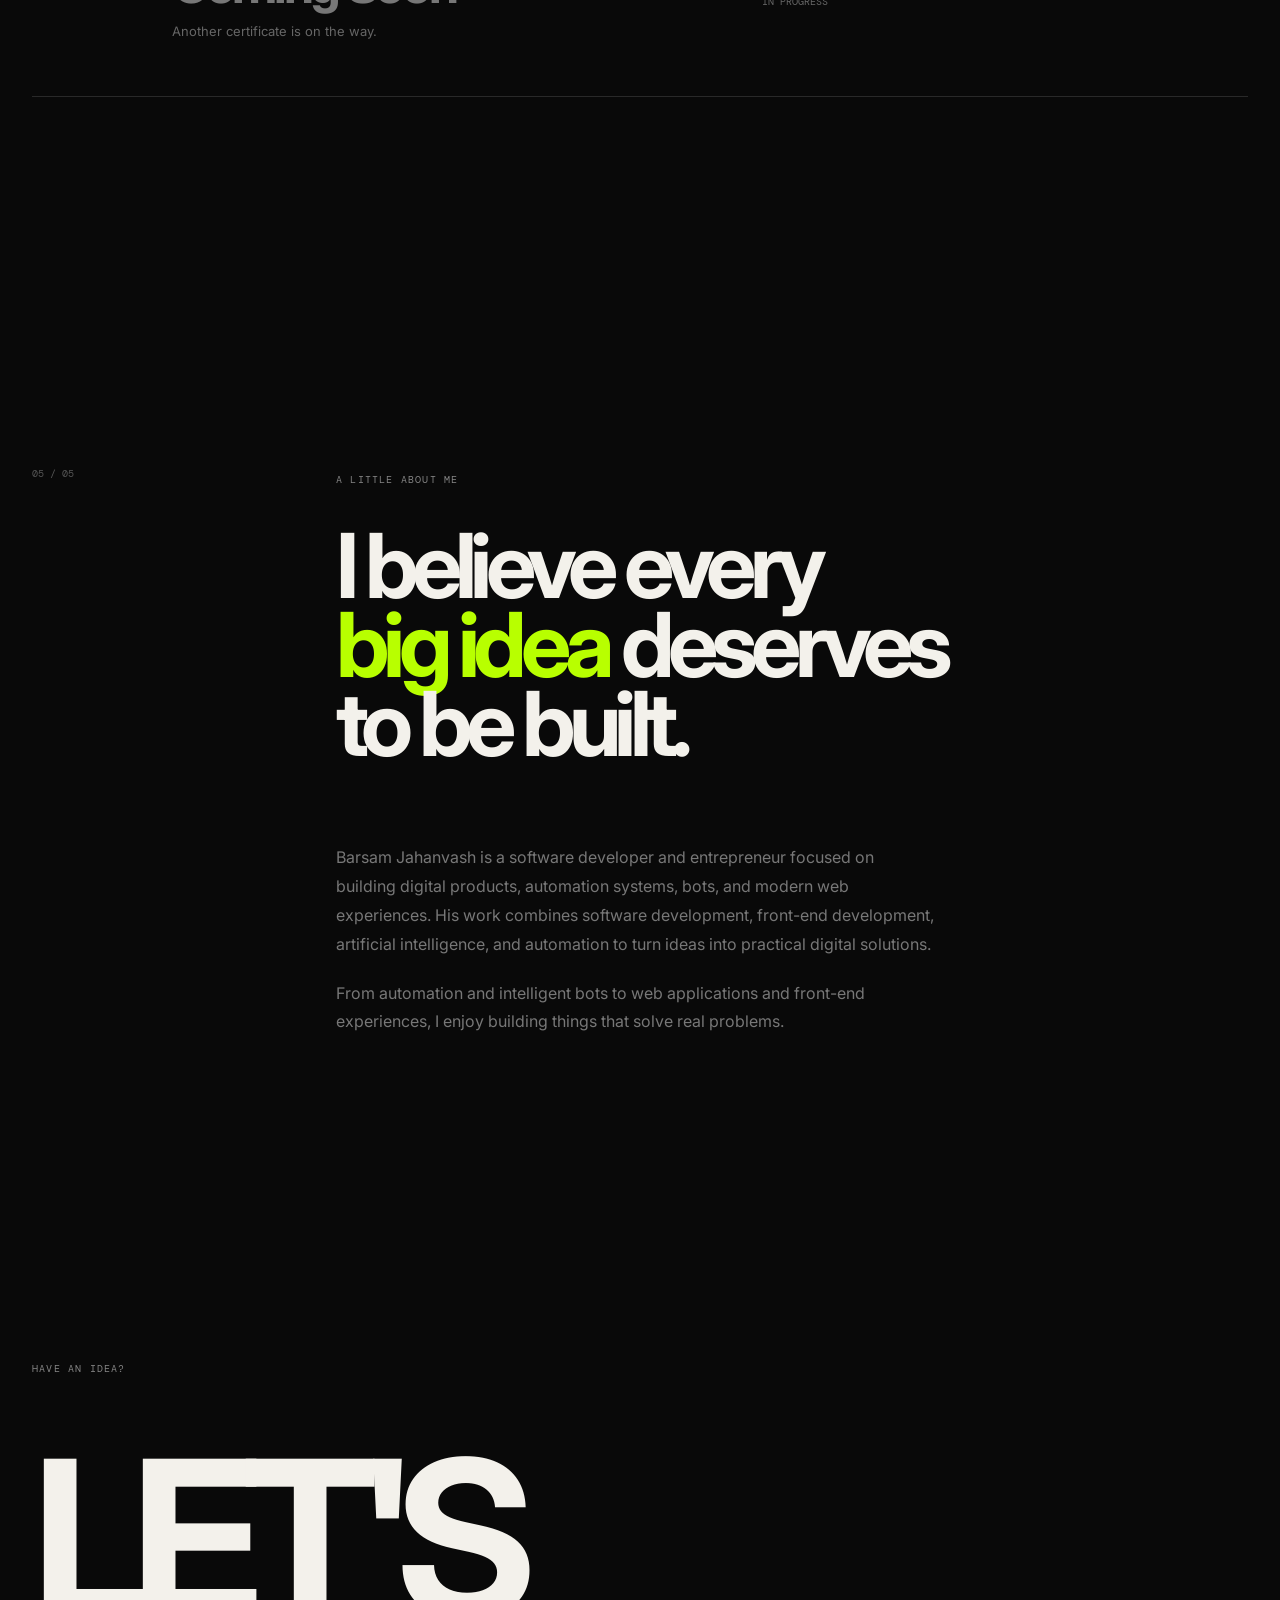
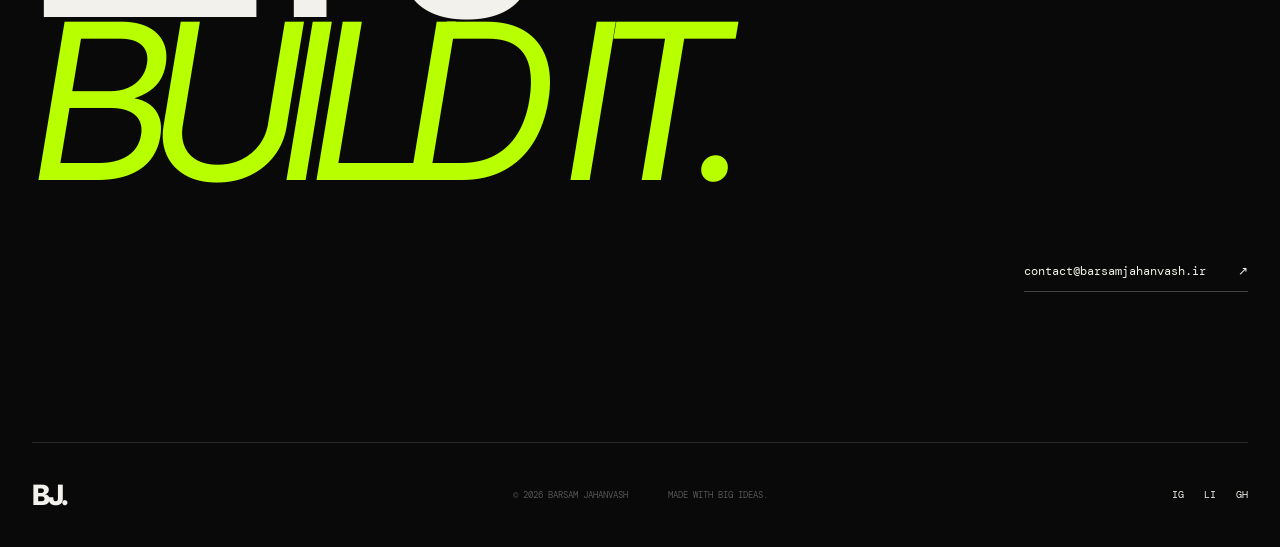
==== commit 5c342198: "SEO Changes 5" ====
--- a/index.html
+++ b/index.html
@@ -391,14 +391,14 @@
 
         <img
           src="assets/Barsam Jahanvash Sololearn.png"
-          alt="Coursera Certificate"
+          alt="SoloLearn Certificate"
           class="certificate-image"
         >
 
       </div>
 
       <div class="certificate-meta">
-        <span>Coursera</span>
+        <span>SoloLearn</span>
         <span class="certificate-status">Completed</span>
       </div>
 
@@ -439,9 +439,8 @@
     </h2>
 
     <p>
-      I'm Barsam Jahanvash, a developer and entrepreneur
-      focused on turning ambitious ideas into practical
-      digital products.
+      Barsam Jahanvash is a software developer and entrepreneur focused on building digital products, automation systems, bots, and modern web experiences.
+         His work combines software development, front-end development, artificial intelligence, and automation to turn ideas into practical digital solutions.
     </p>
 
     <p>
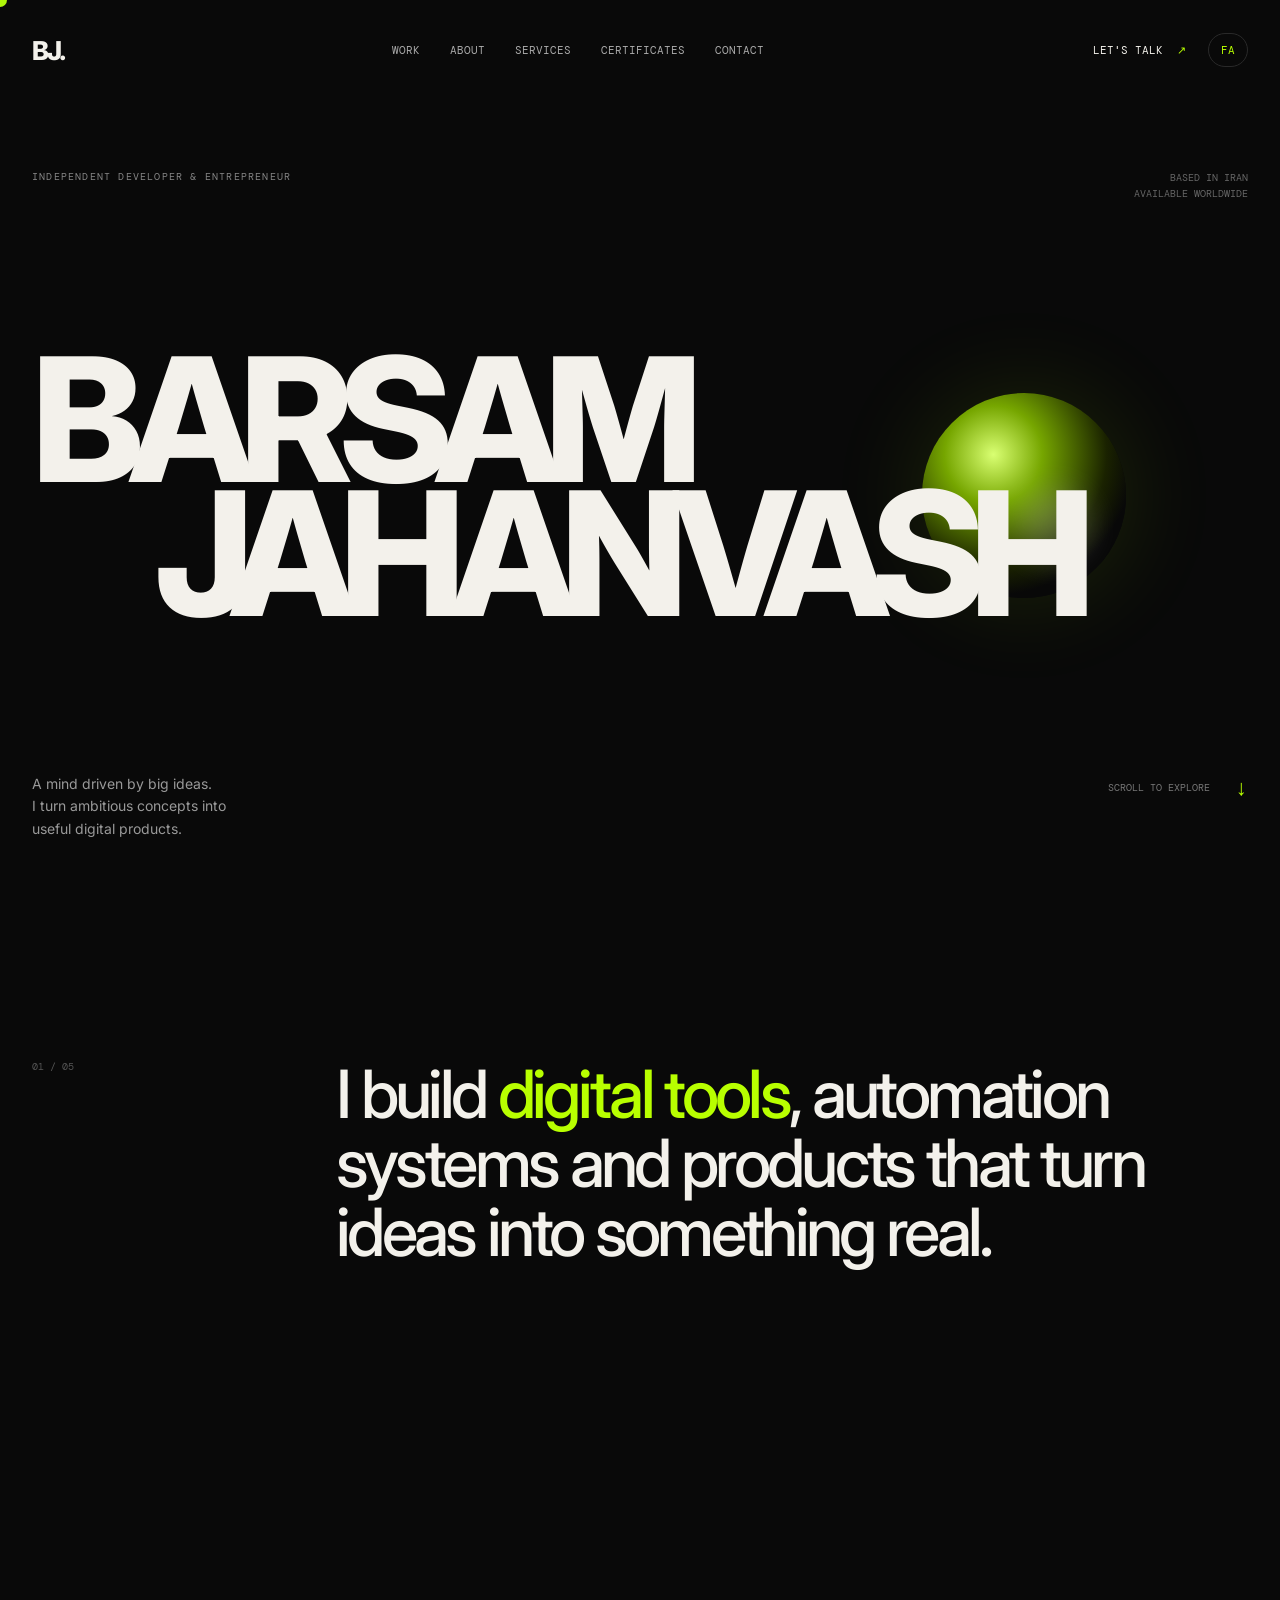
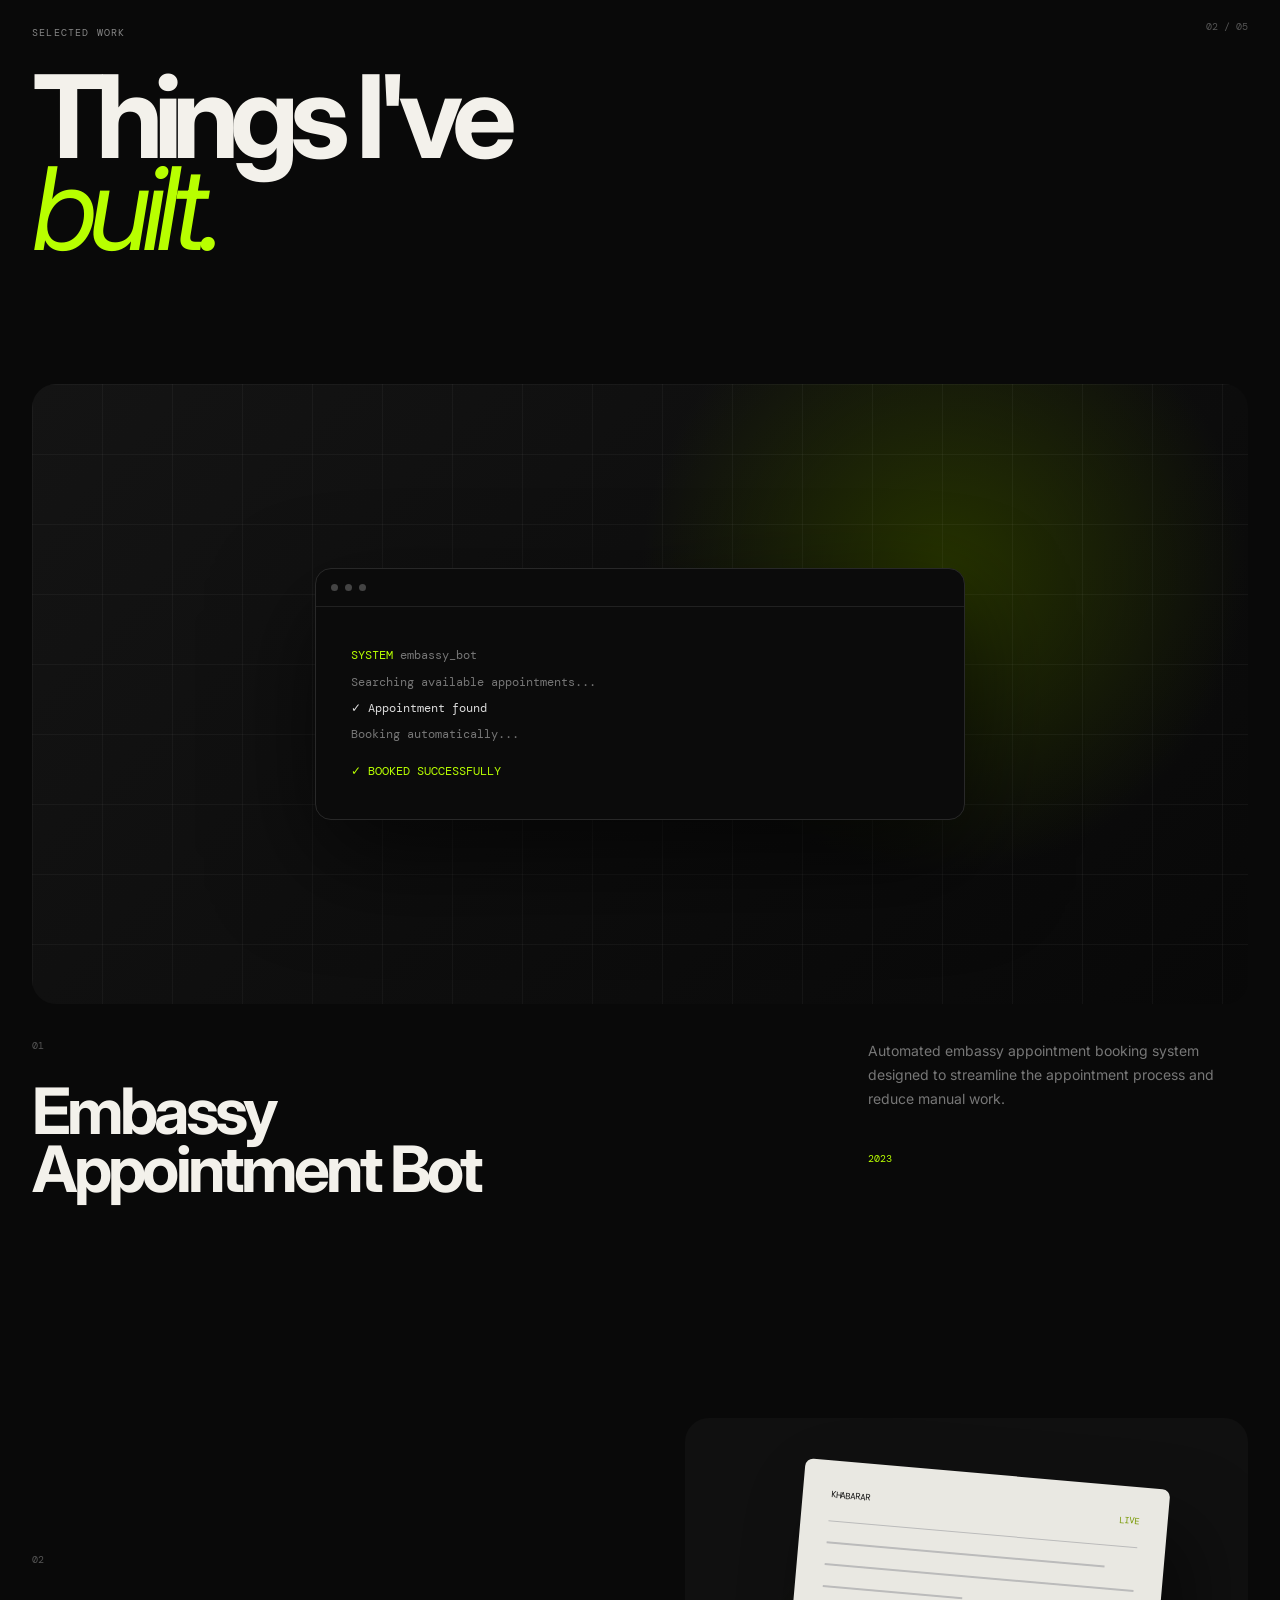
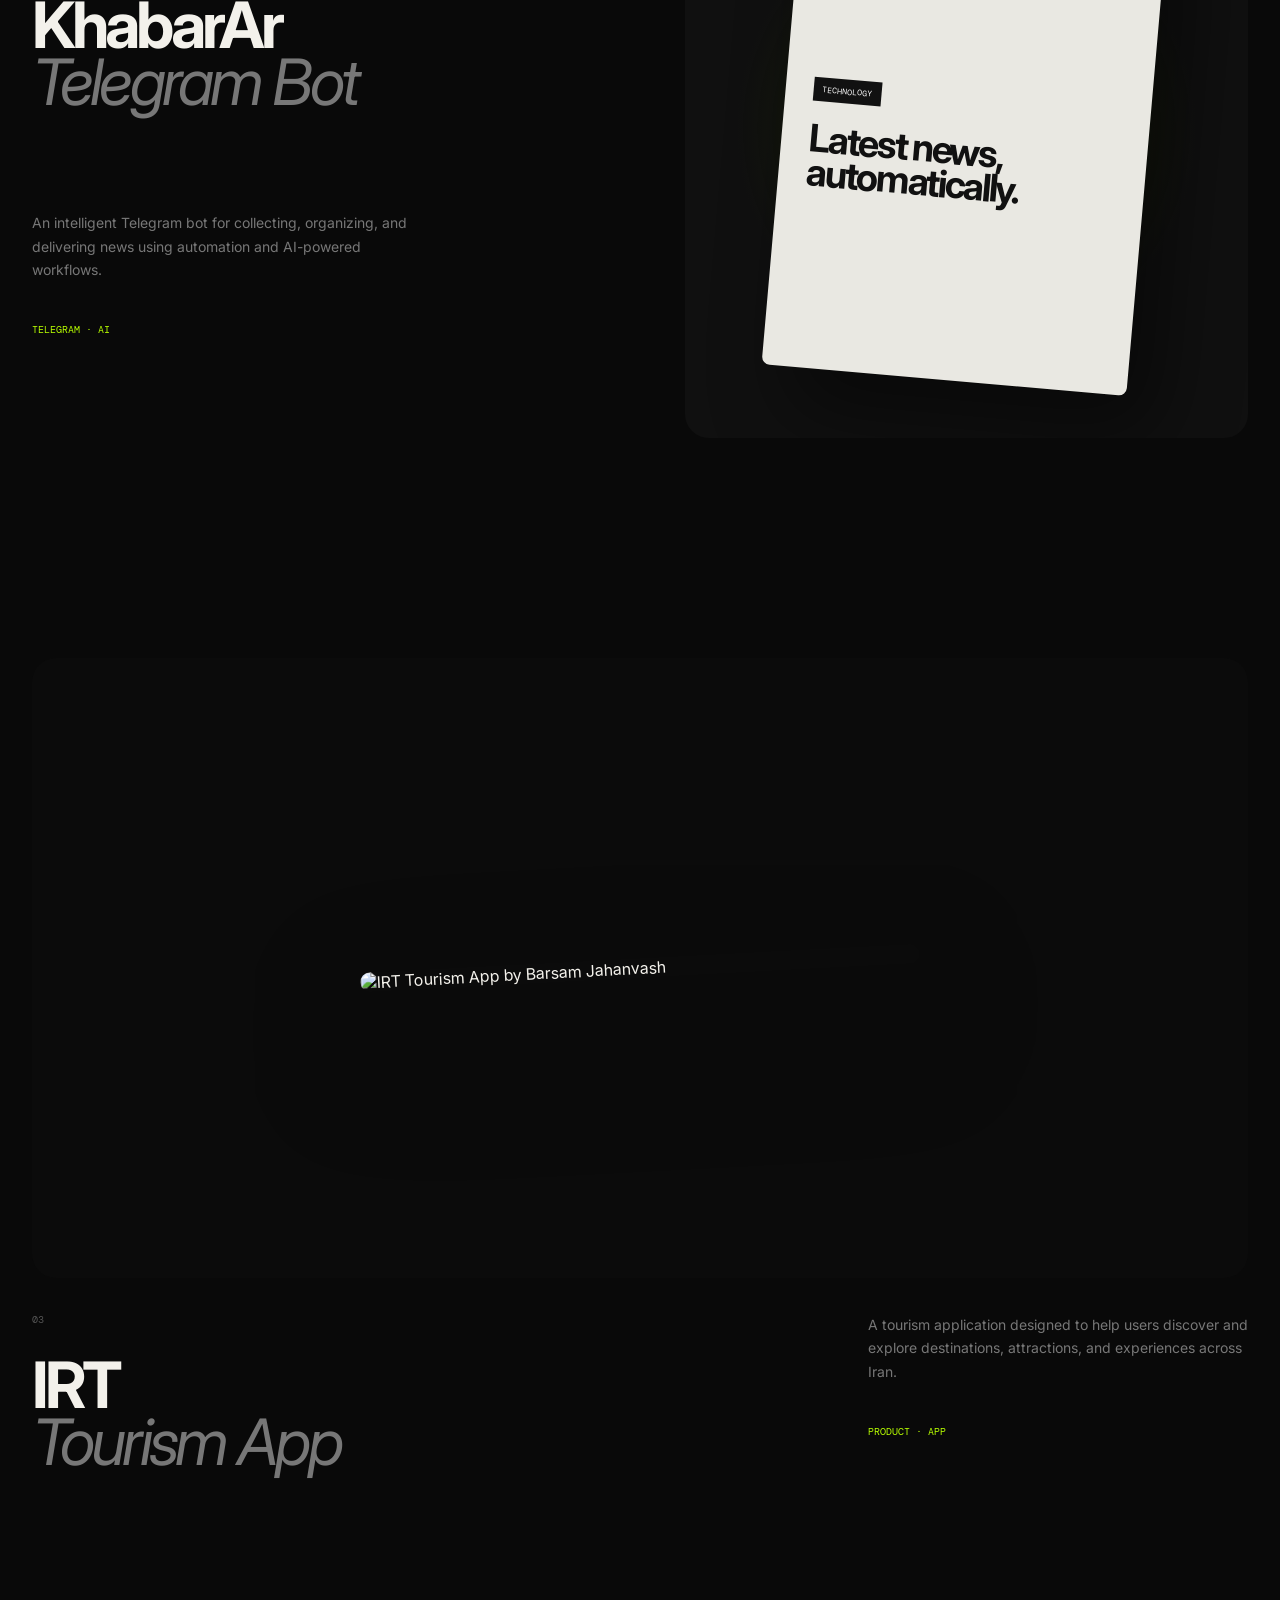
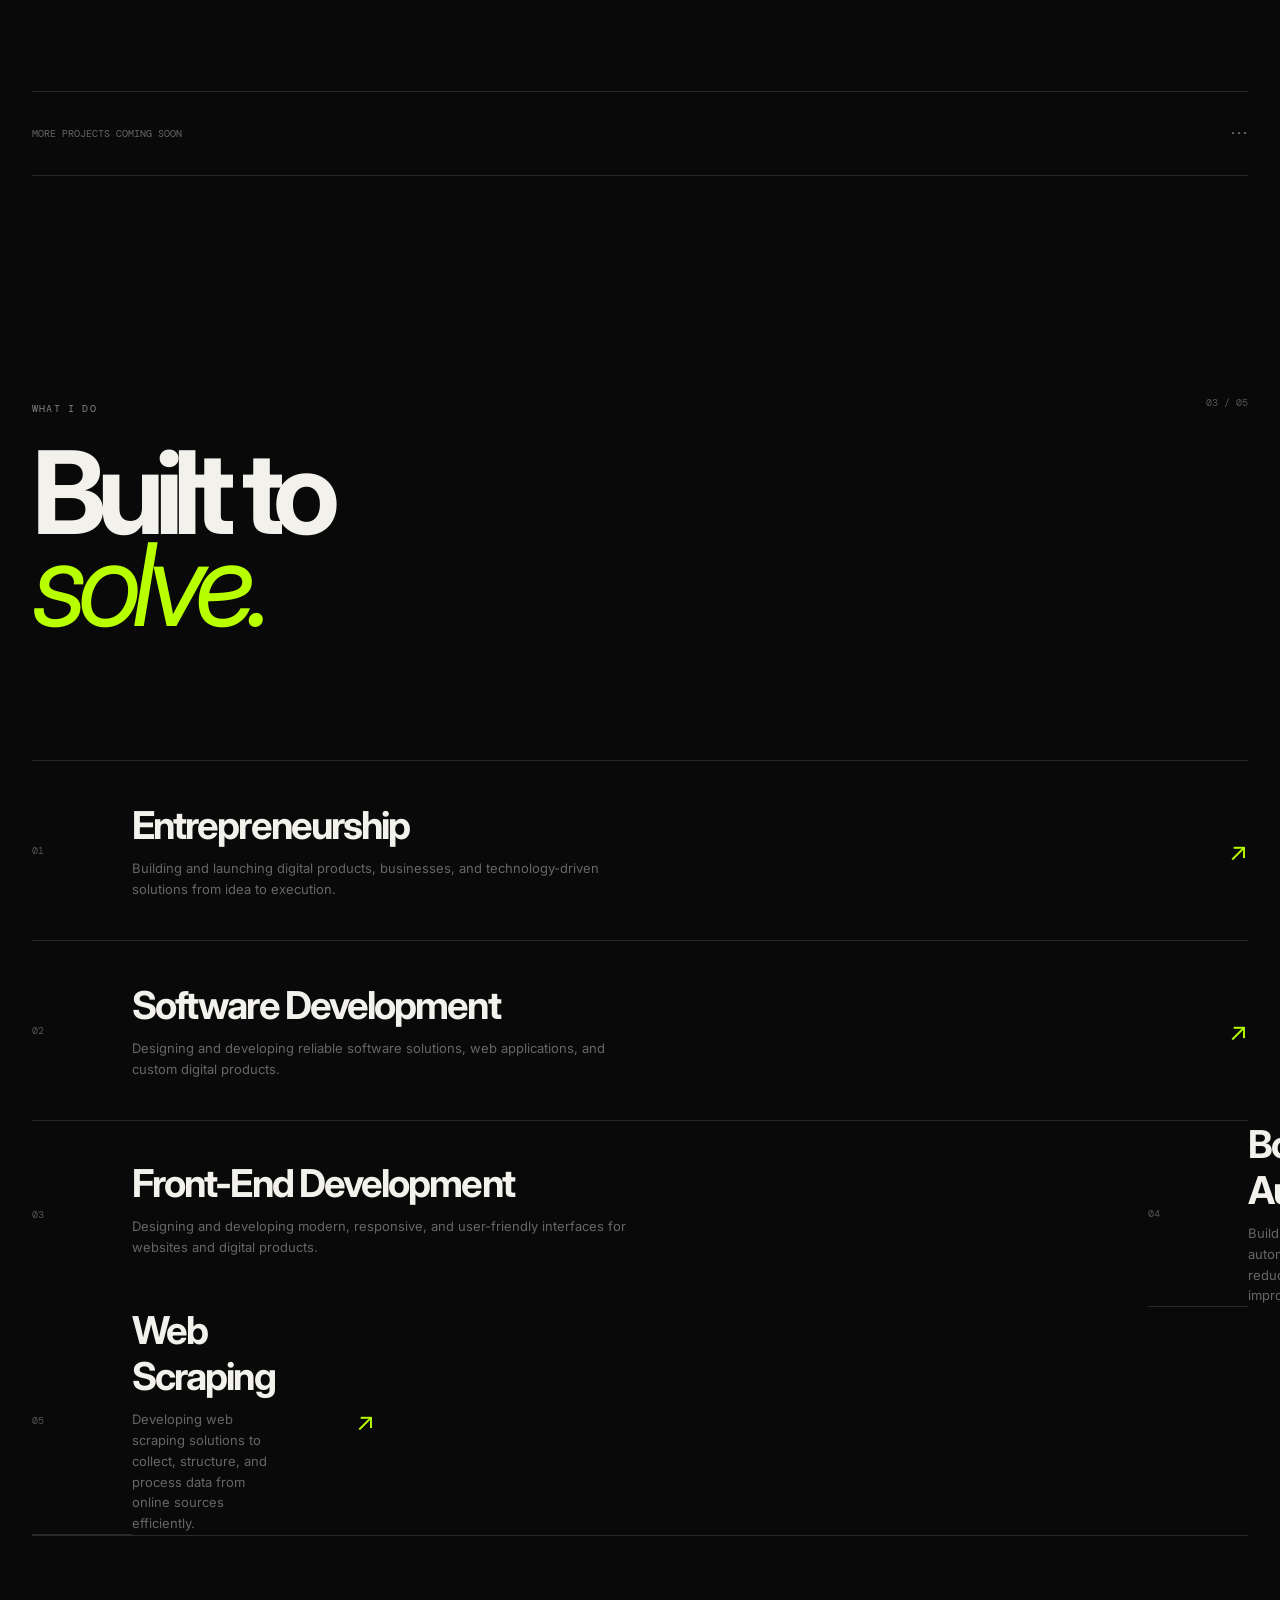
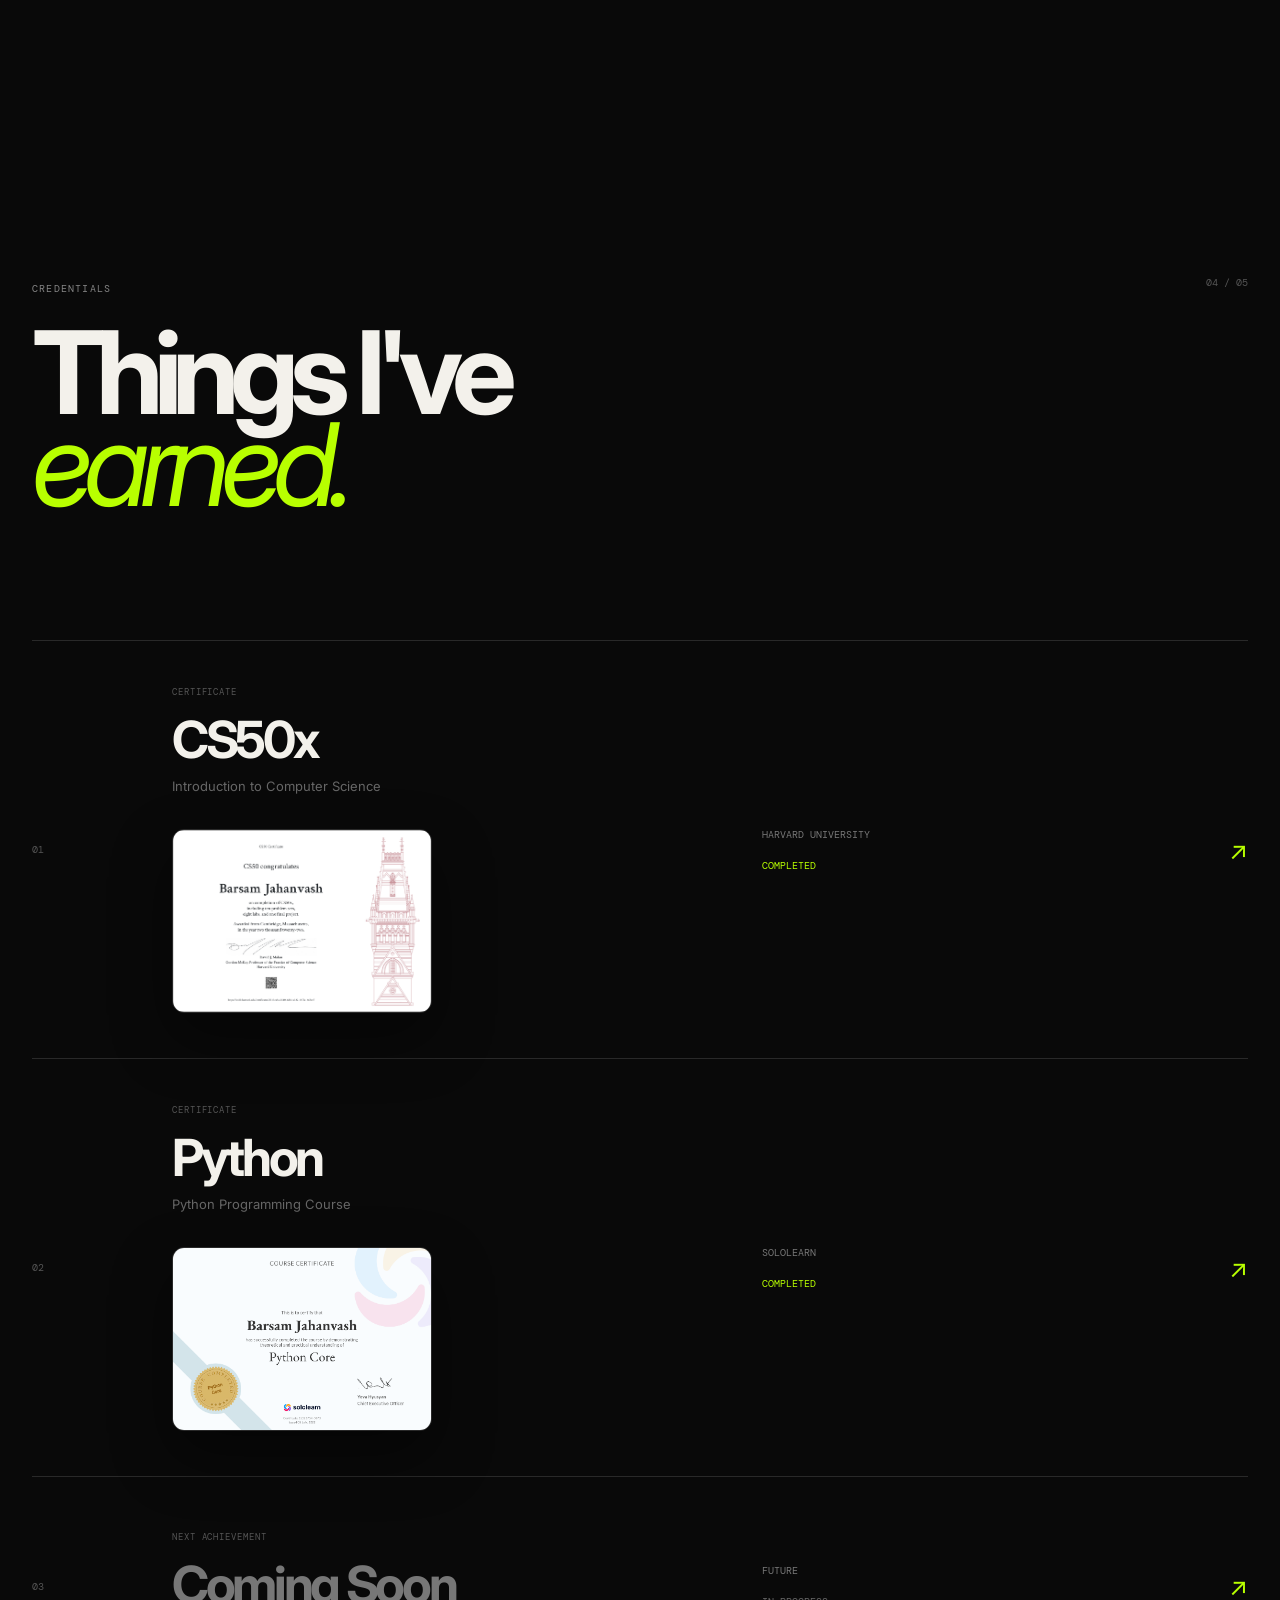
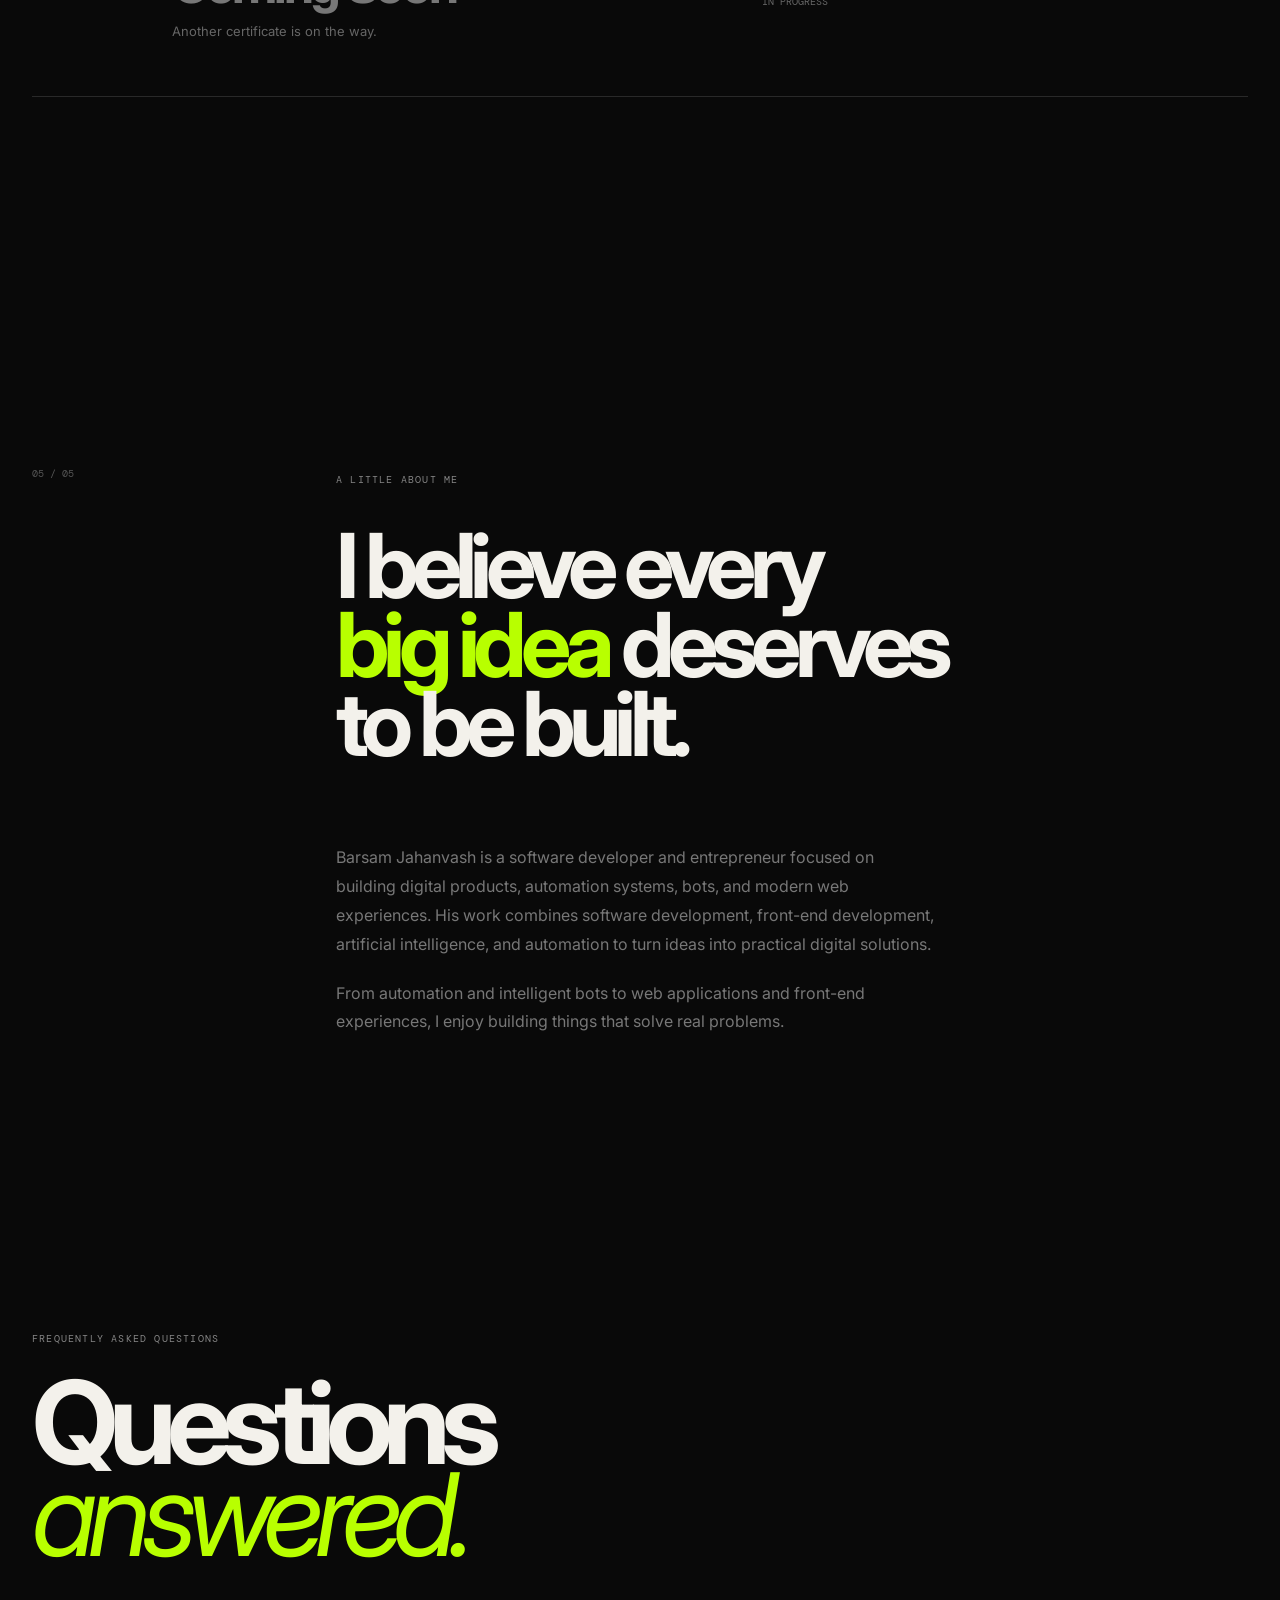
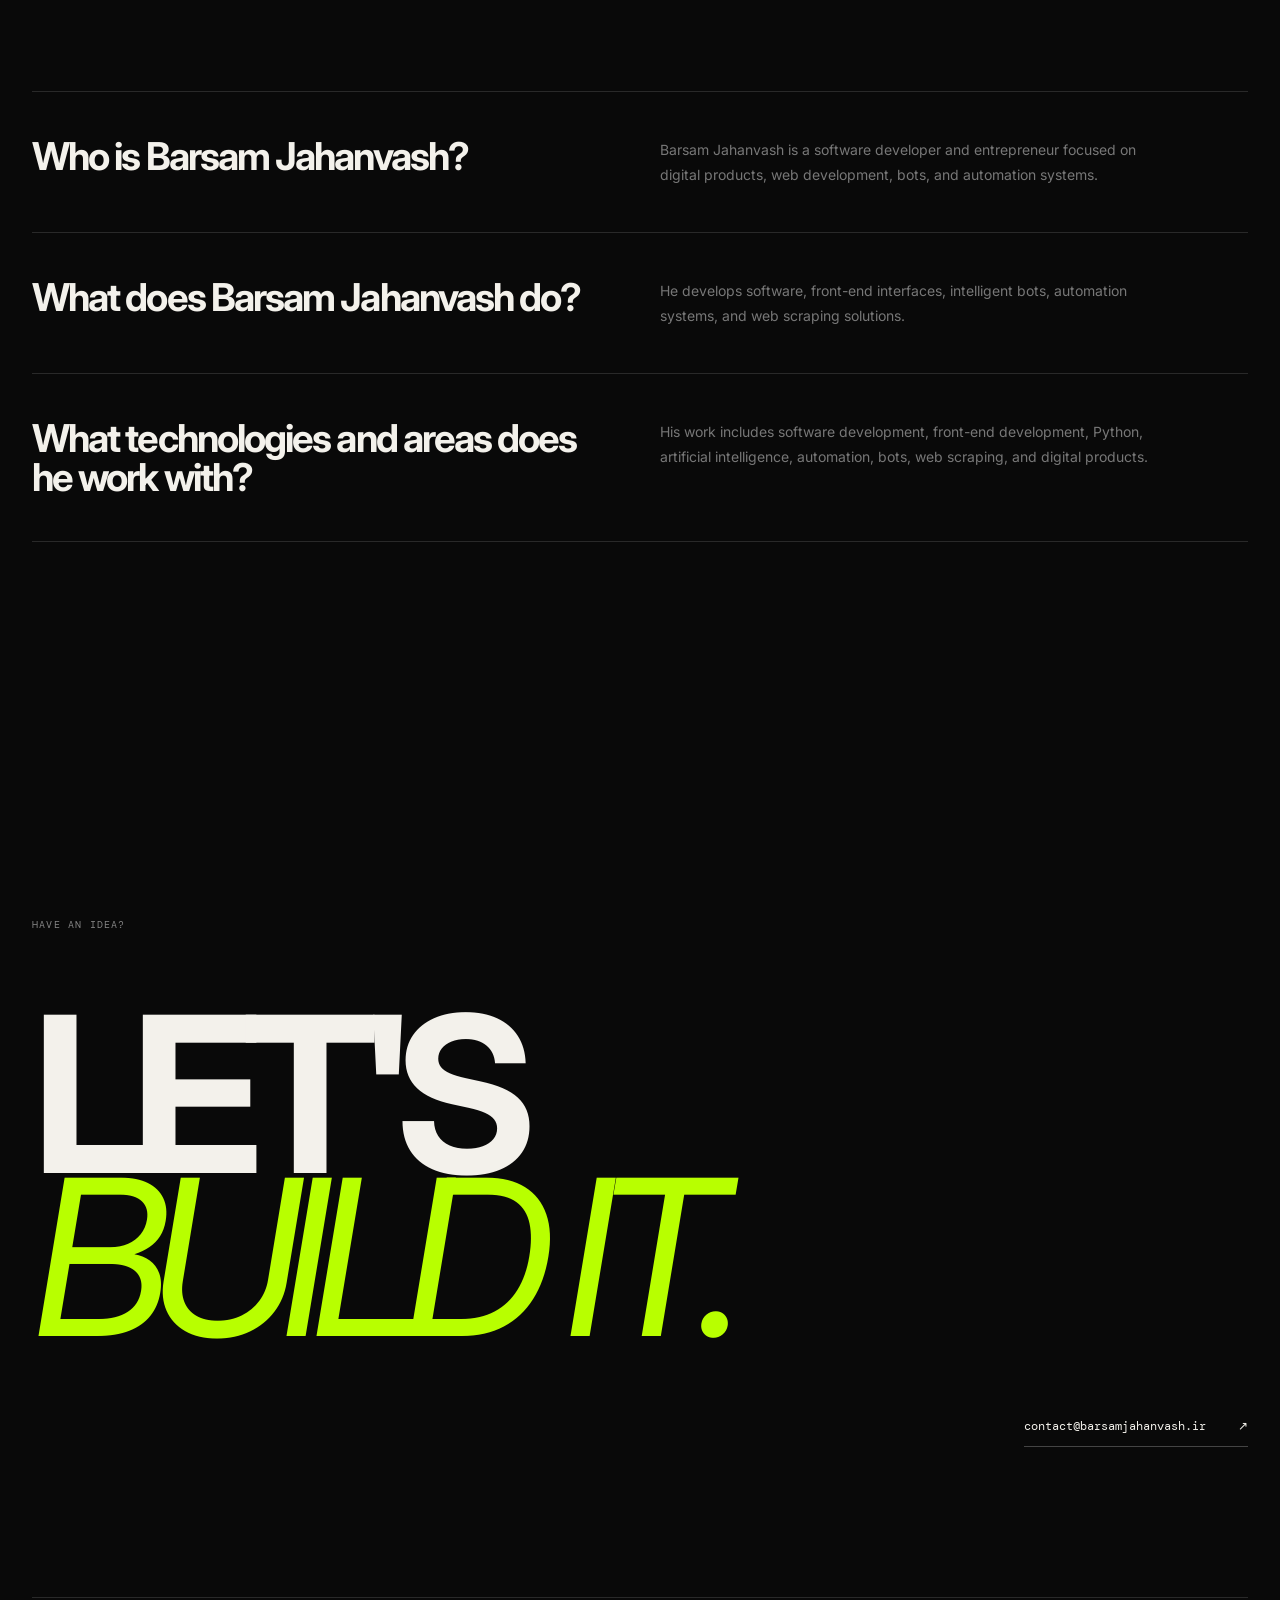
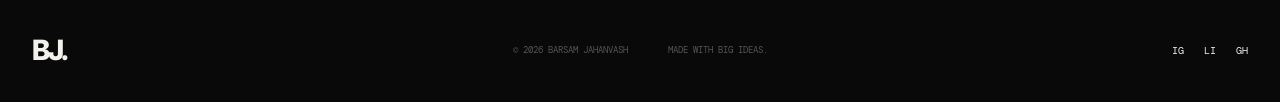
==== commit d422ec7e: "SEO Changes 6" ====
--- a/index.html
+++ b/index.html
@@ -239,7 +239,7 @@
       <div class="irt-image-wrap">
         <img
           src="https://drive.google.com/thumbnail?id=1kj4k93dU84yRZ9LTAM7mGsDc_NQ3i28e&sz=w1600"
-          alt="IRT App"
+          alt="IRT Tourism App by Barsam Jahanvash"
           class="irt-image"
         >
       </div>
@@ -450,7 +450,41 @@
     </p>
   </div>
 </section>
-
+<section class="faq" id="faq">
+
+  <div class="section-heading">
+    <div>
+      <span class="eyebrow">Frequently asked questions</span>
+      <h2>Questions<br><i>answered.</i></h2>
+    </div>
+  </div>
+
+  <div class="faq-list">
+
+    <article class="faq-item">
+      <h3>Who is Barsam Jahanvash?</h3>
+      <p>
+        Barsam Jahanvash is a software developer and entrepreneur focused on digital products, web development, bots, and automation systems.
+      </p>
+    </article>
+
+    <article class="faq-item">
+      <h3>What does Barsam Jahanvash do?</h3>
+      <p>
+        He develops software, front-end interfaces, intelligent bots, automation systems, and web scraping solutions.
+      </p>
+    </article>
+
+    <article class="faq-item">
+      <h3>What technologies and areas does he work with?</h3>
+      <p>
+        His work includes software development, front-end development, Python, artificial intelligence, automation, bots, web scraping, and digital products.
+      </p>
+    </article>
+
+  </div>
+
+</section>
 <section class="contact" id="contact">
   <div class="contact-top">
     <span class="eyebrow">Have an idea?</span>
--- a/style.css
+++ b/style.css
@@ -1085,4 +1085,68 @@
     flex-direction: column;
     gap: 10px;
   }
+}
+.faq {
+  width: min(var(--container), calc(100% - 64px));
+  margin: auto;
+  padding: 120px 0 220px;
+}
+
+.faq-list {
+  border-top: 1px solid var(--line);
+}
+
+.faq-item {
+  display: grid;
+  grid-template-columns: 1fr 1fr;
+  gap: 40px;
+  padding: 45px 0;
+  border-bottom: 1px solid var(--line);
+}
+
+.faq-item h3 {
+  font-size: clamp(28px, 3vw, 46px);
+  line-height: 1;
+  letter-spacing: -.05em;
+}
+
+.faq-item p {
+  max-width: 500px;
+  color: #777;
+  font-size: 14px;
+  line-height: 1.8;
+}
+
+@media (max-width: 900px) {
+  .faq {
+    width: min(100% - 40px, var(--container));
+    padding: 100px 0 150px;
+  }
+
+  .faq-item {
+    display: block;
+  }
+
+  .faq-item p {
+    margin-top: 30px;
+  }
+}
+
+@media (max-width: 600px) {
+  .faq {
+    padding: 80px 0 120px;
+  }
+
+  .faq-item {
+    padding: 30px 0;
+  }
+
+  .faq-item h3 {
+    font-size: 24px;
+  }
+
+  .faq-item p {
+    font-size: 12px;
+    line-height: 1.9;
+  }
 }
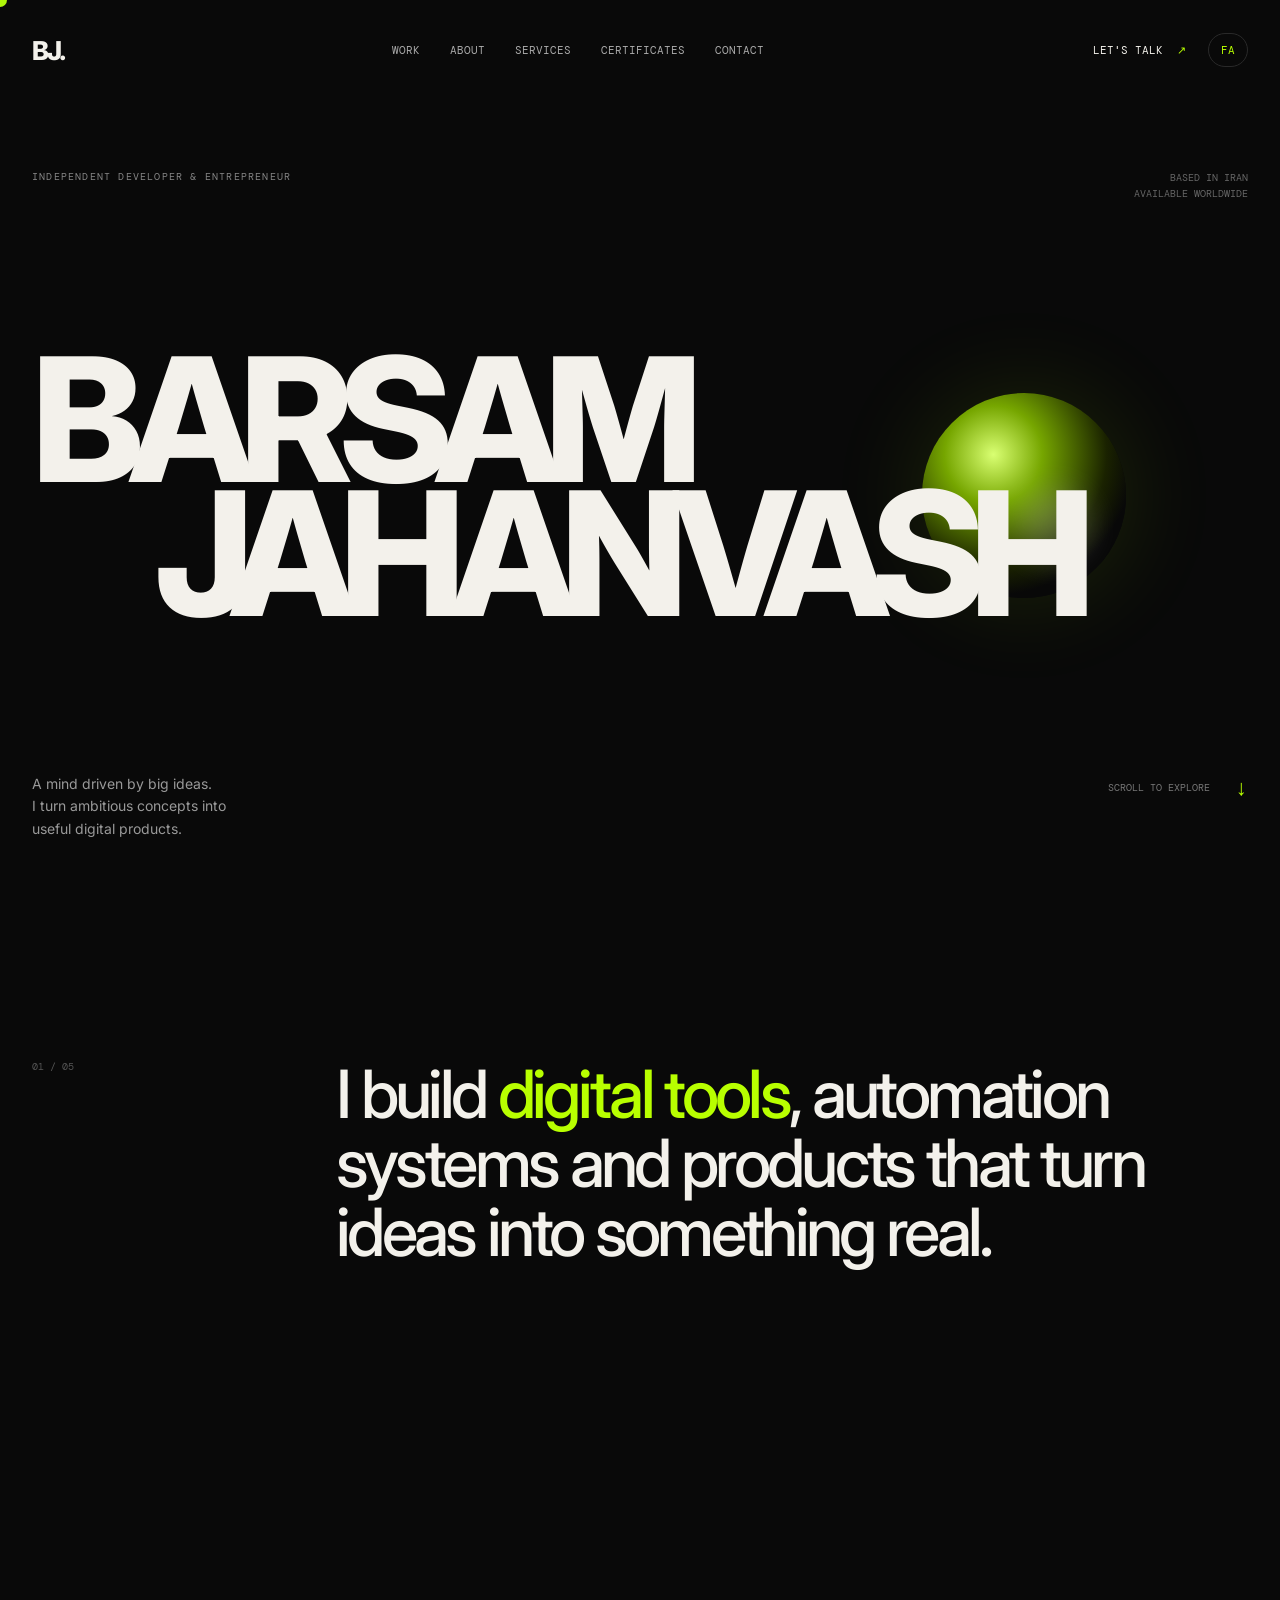
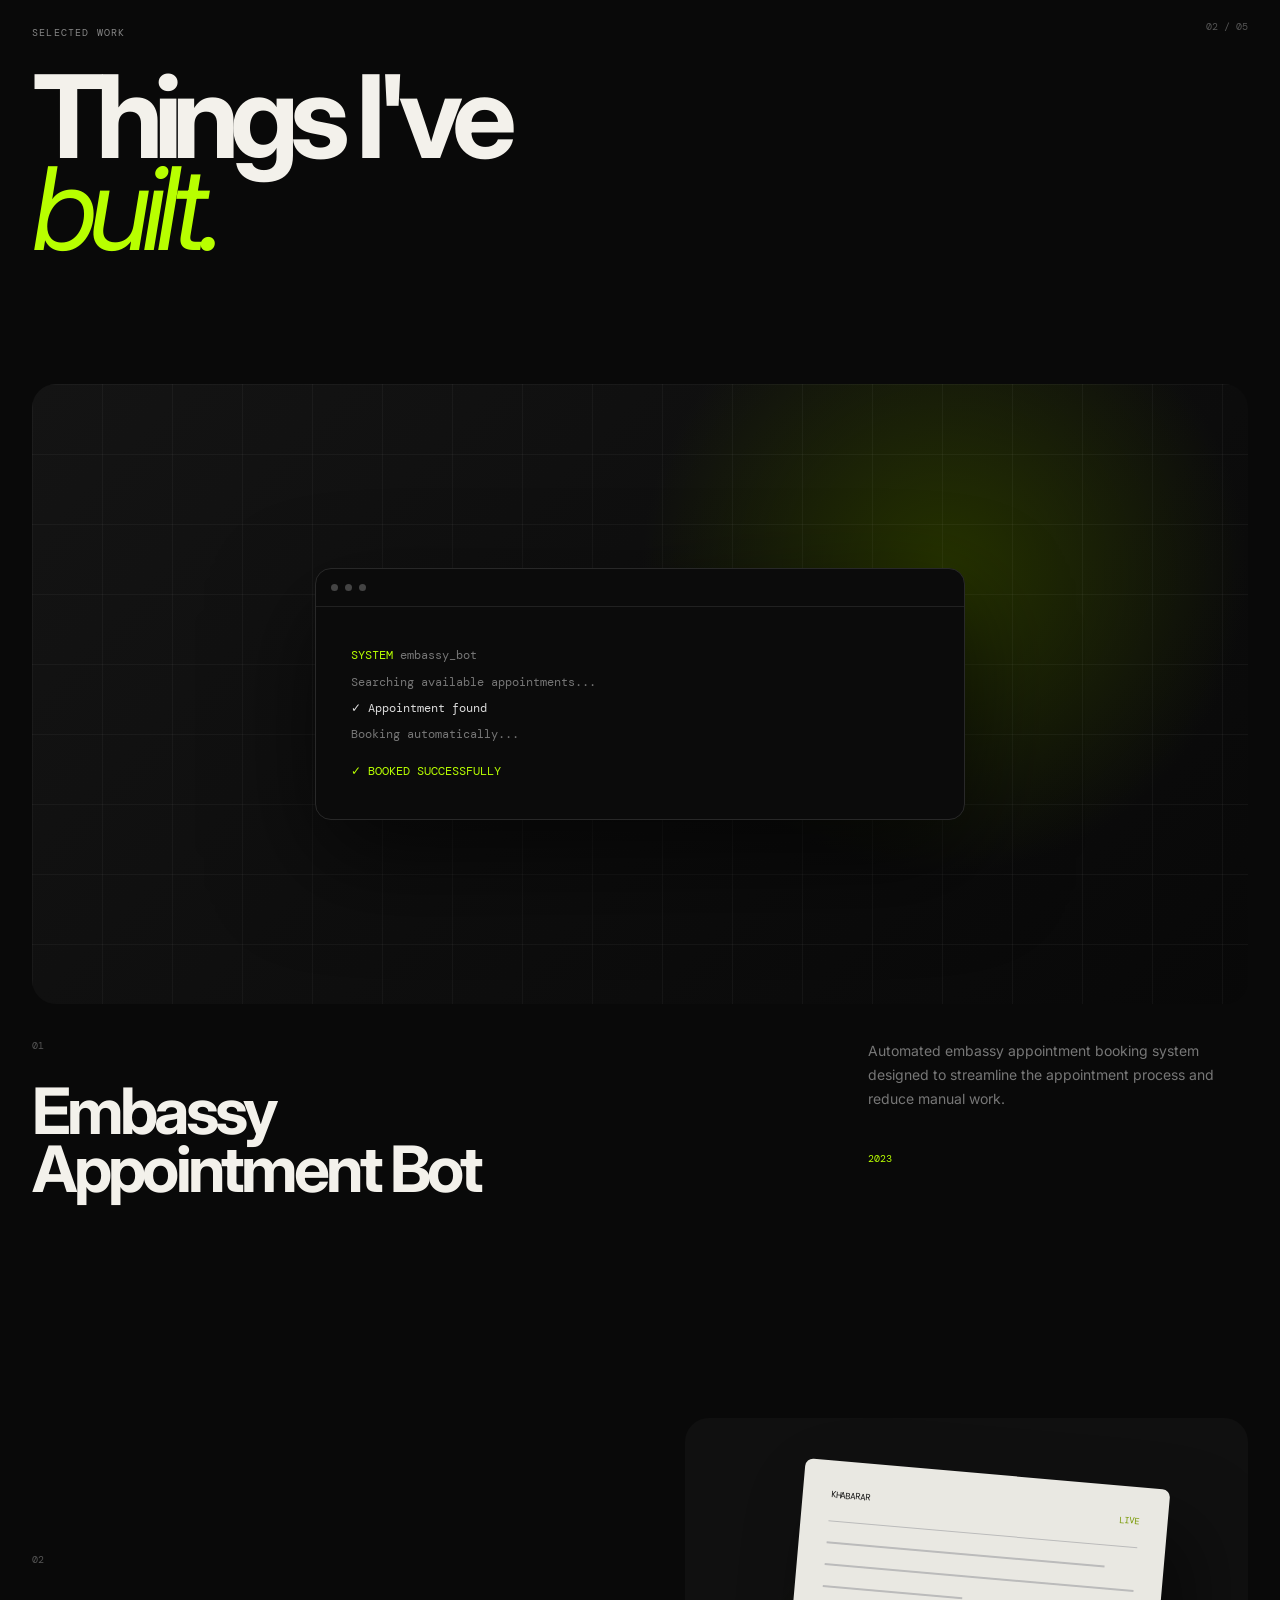
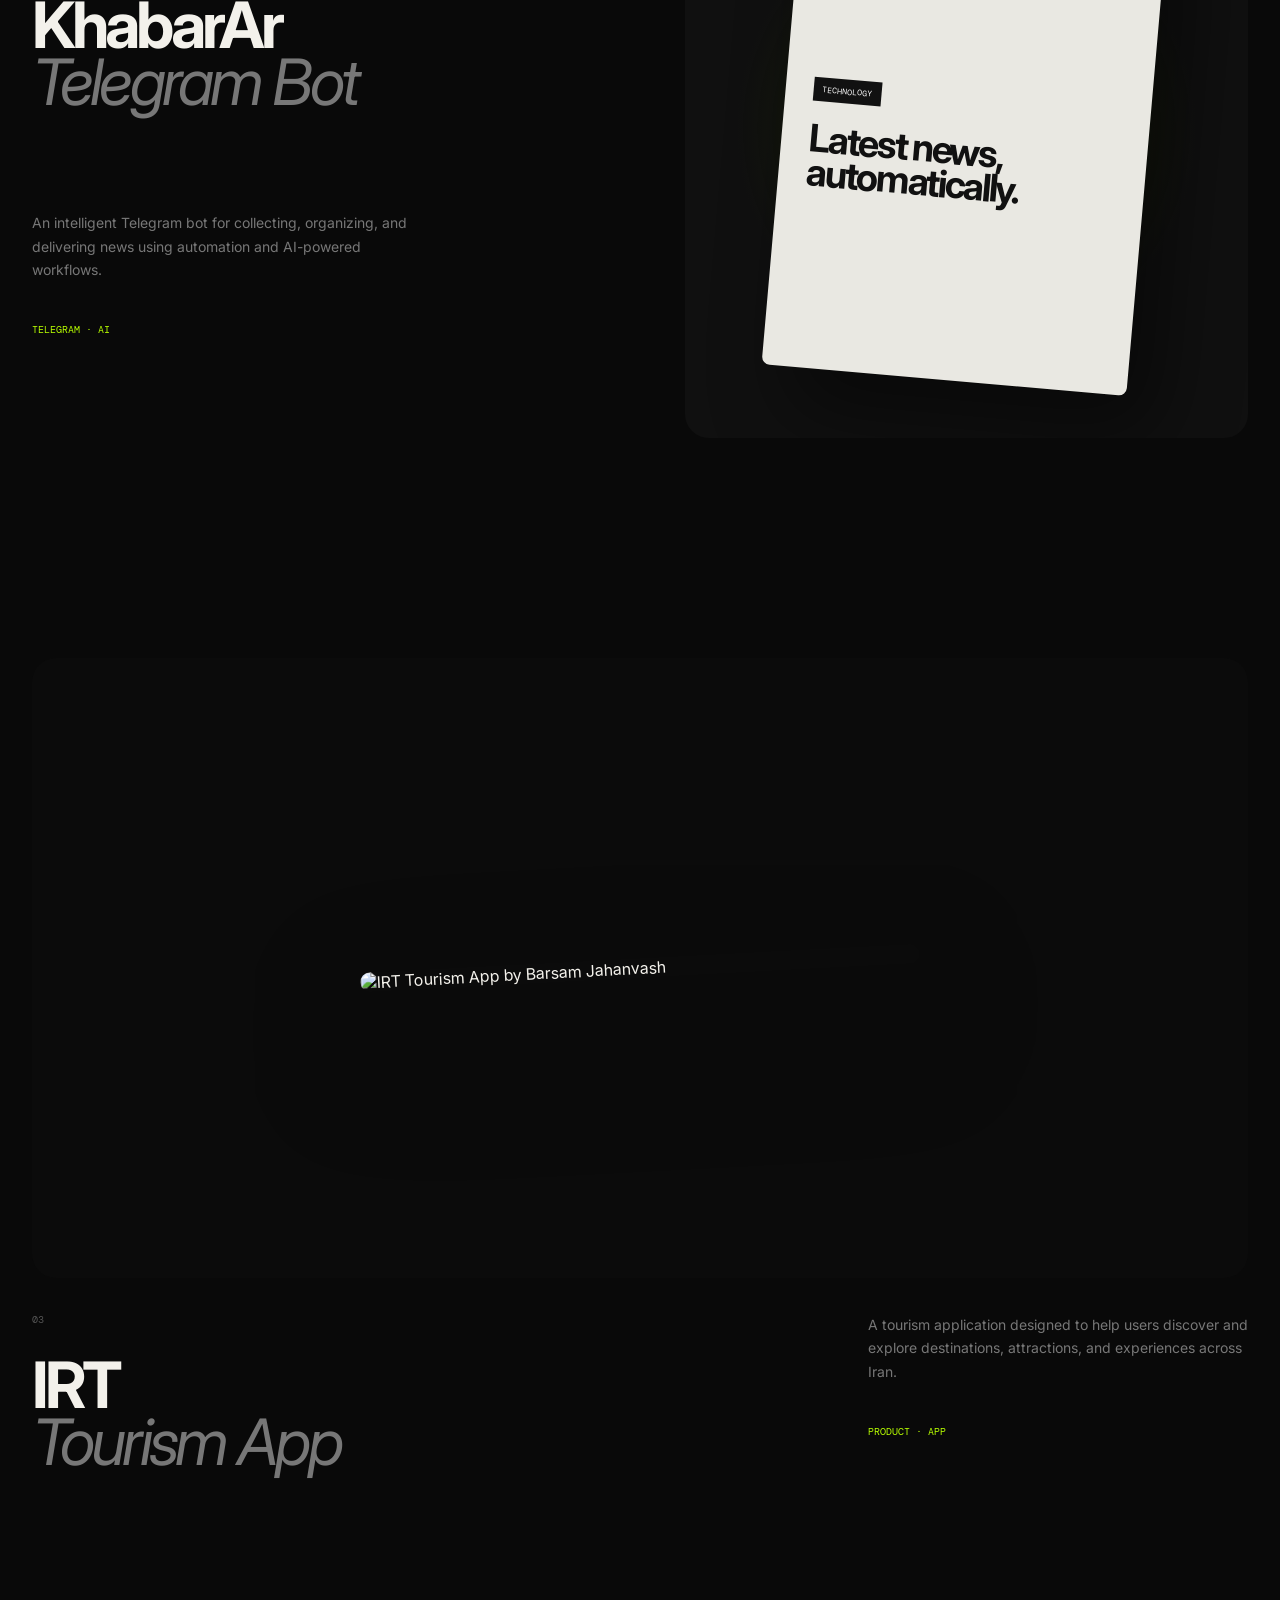
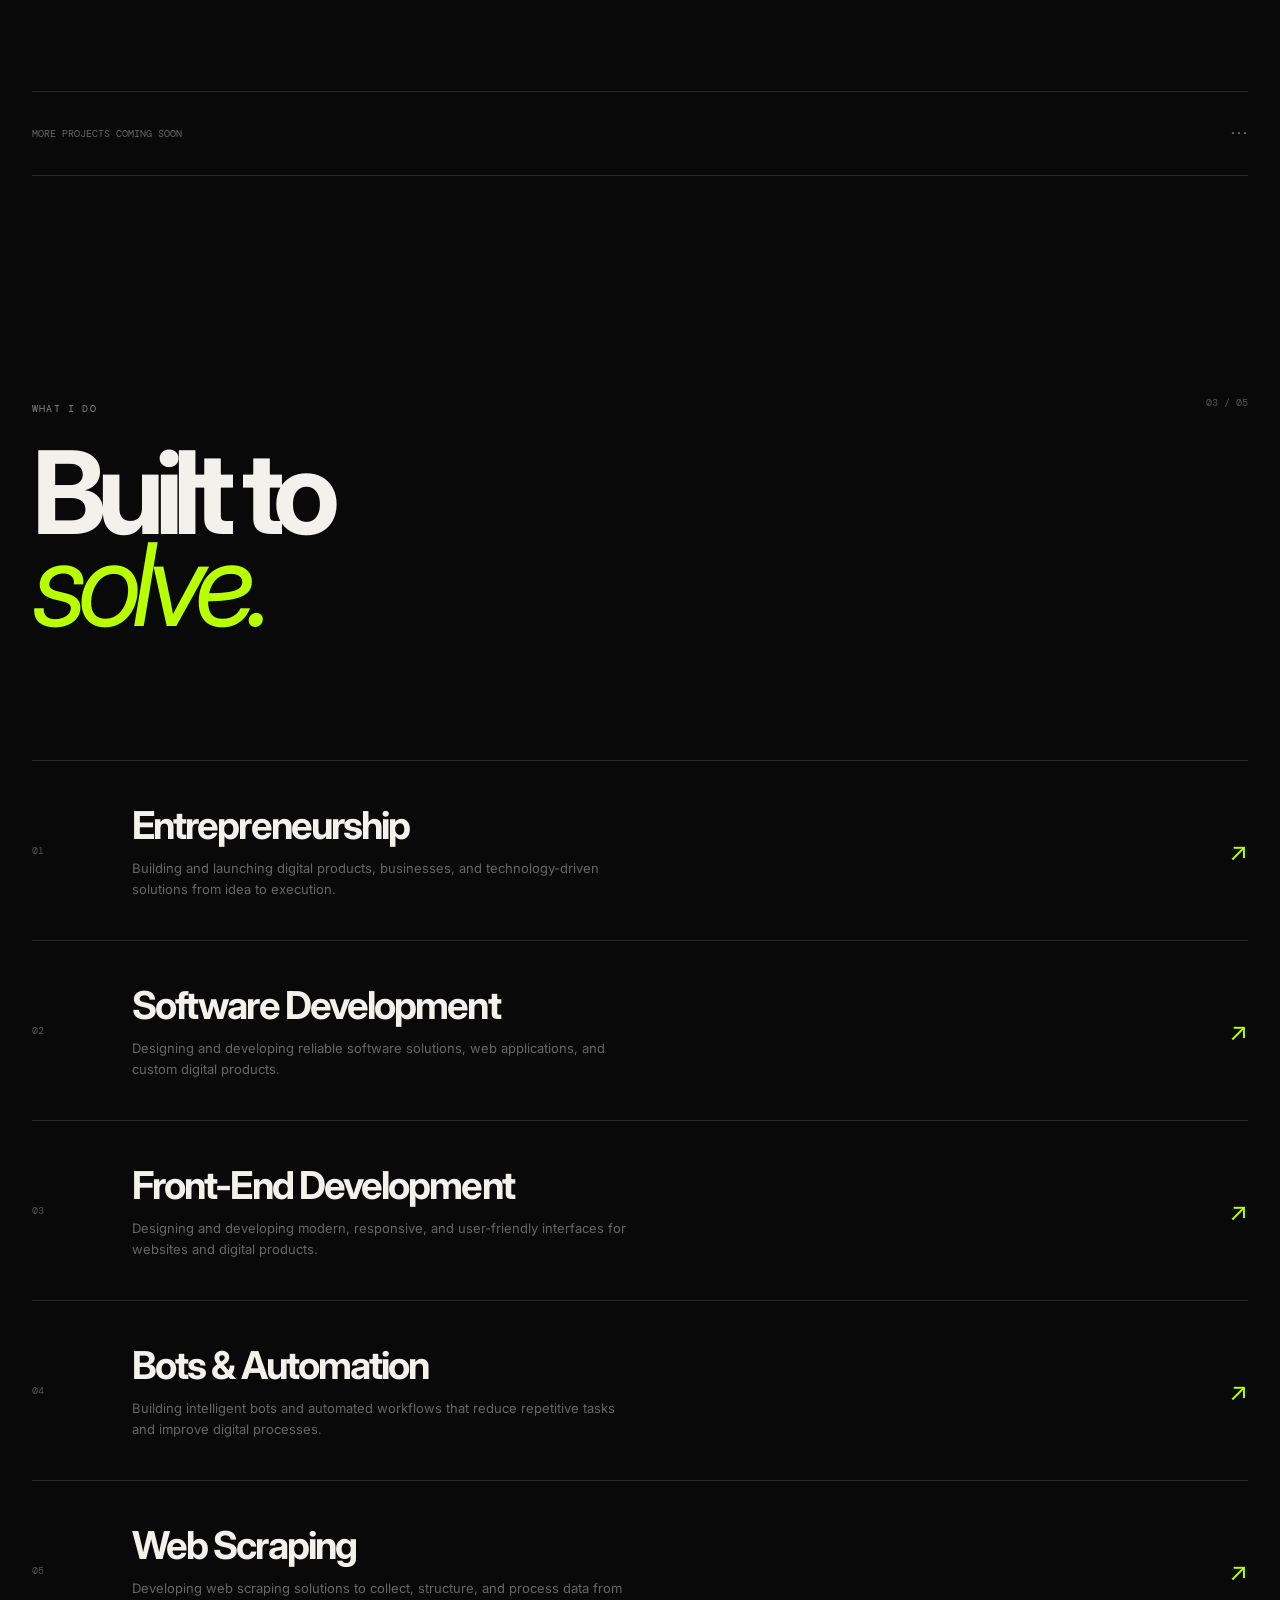
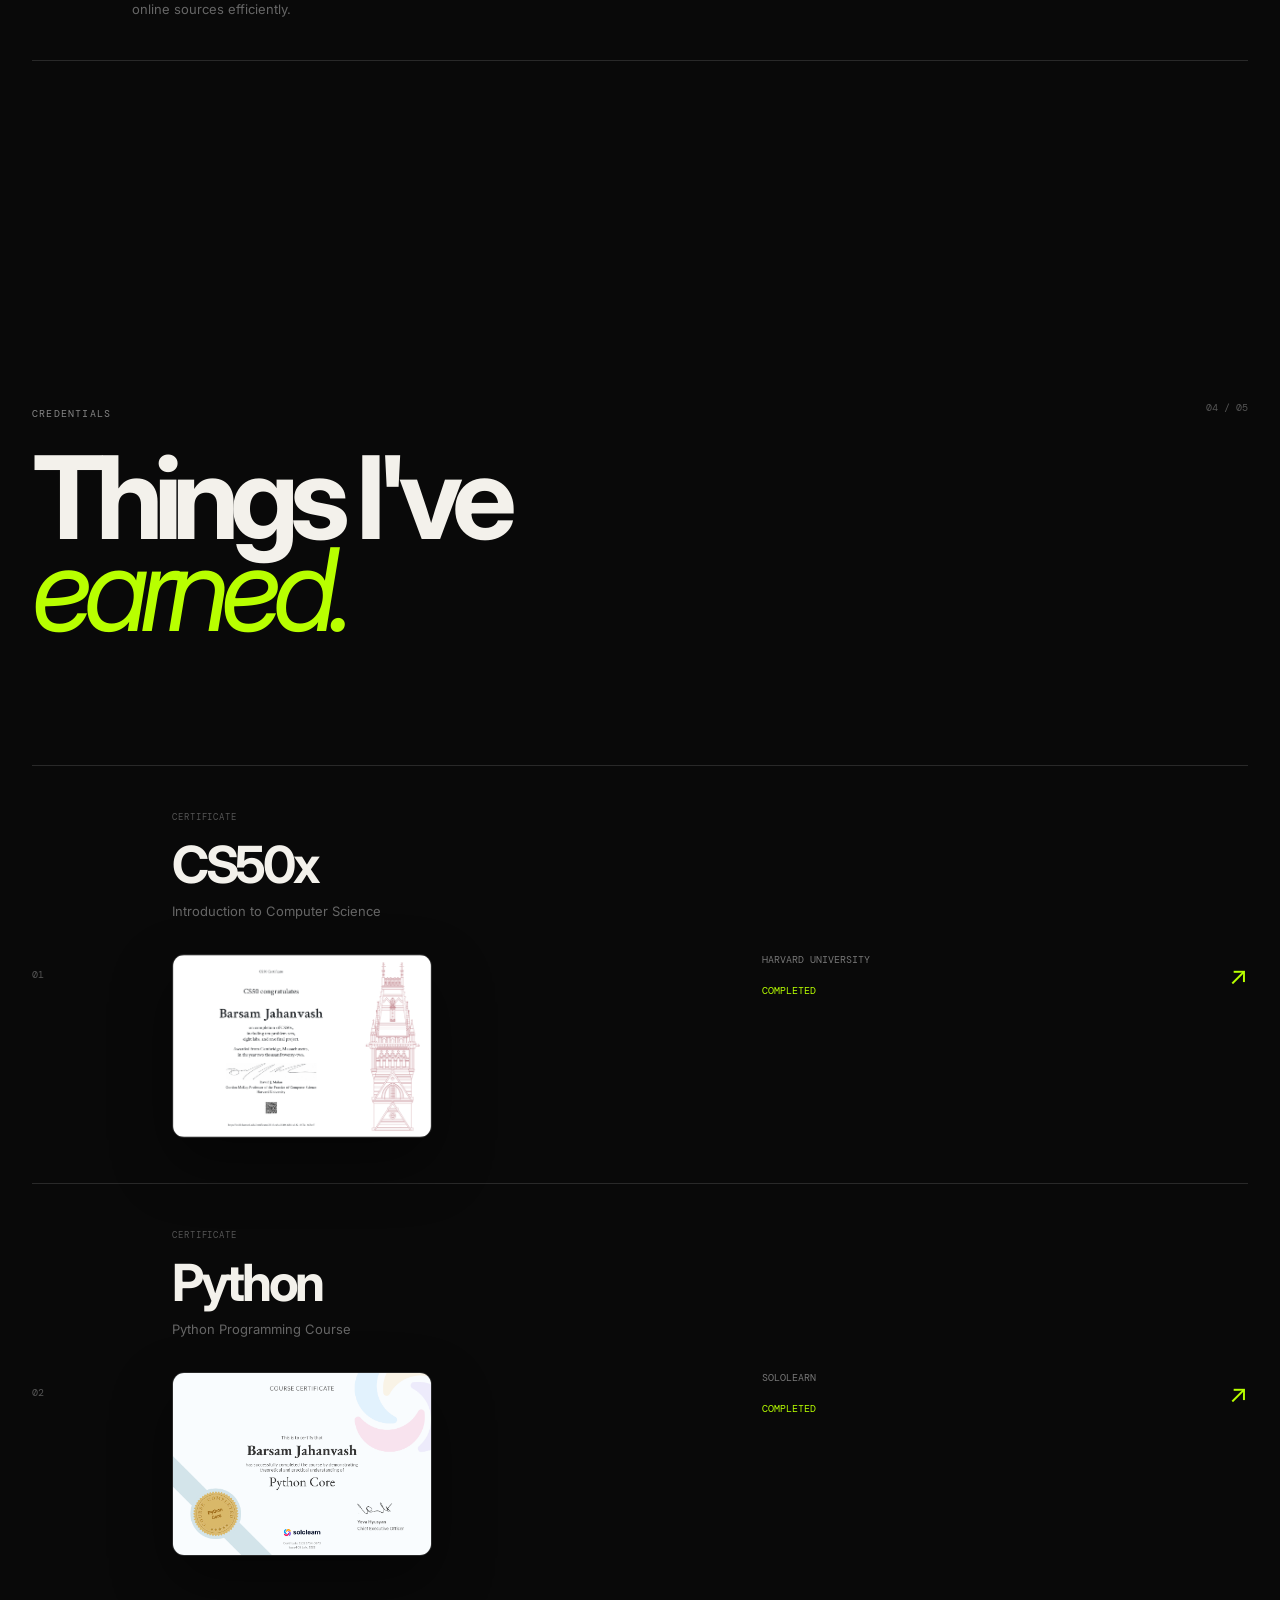
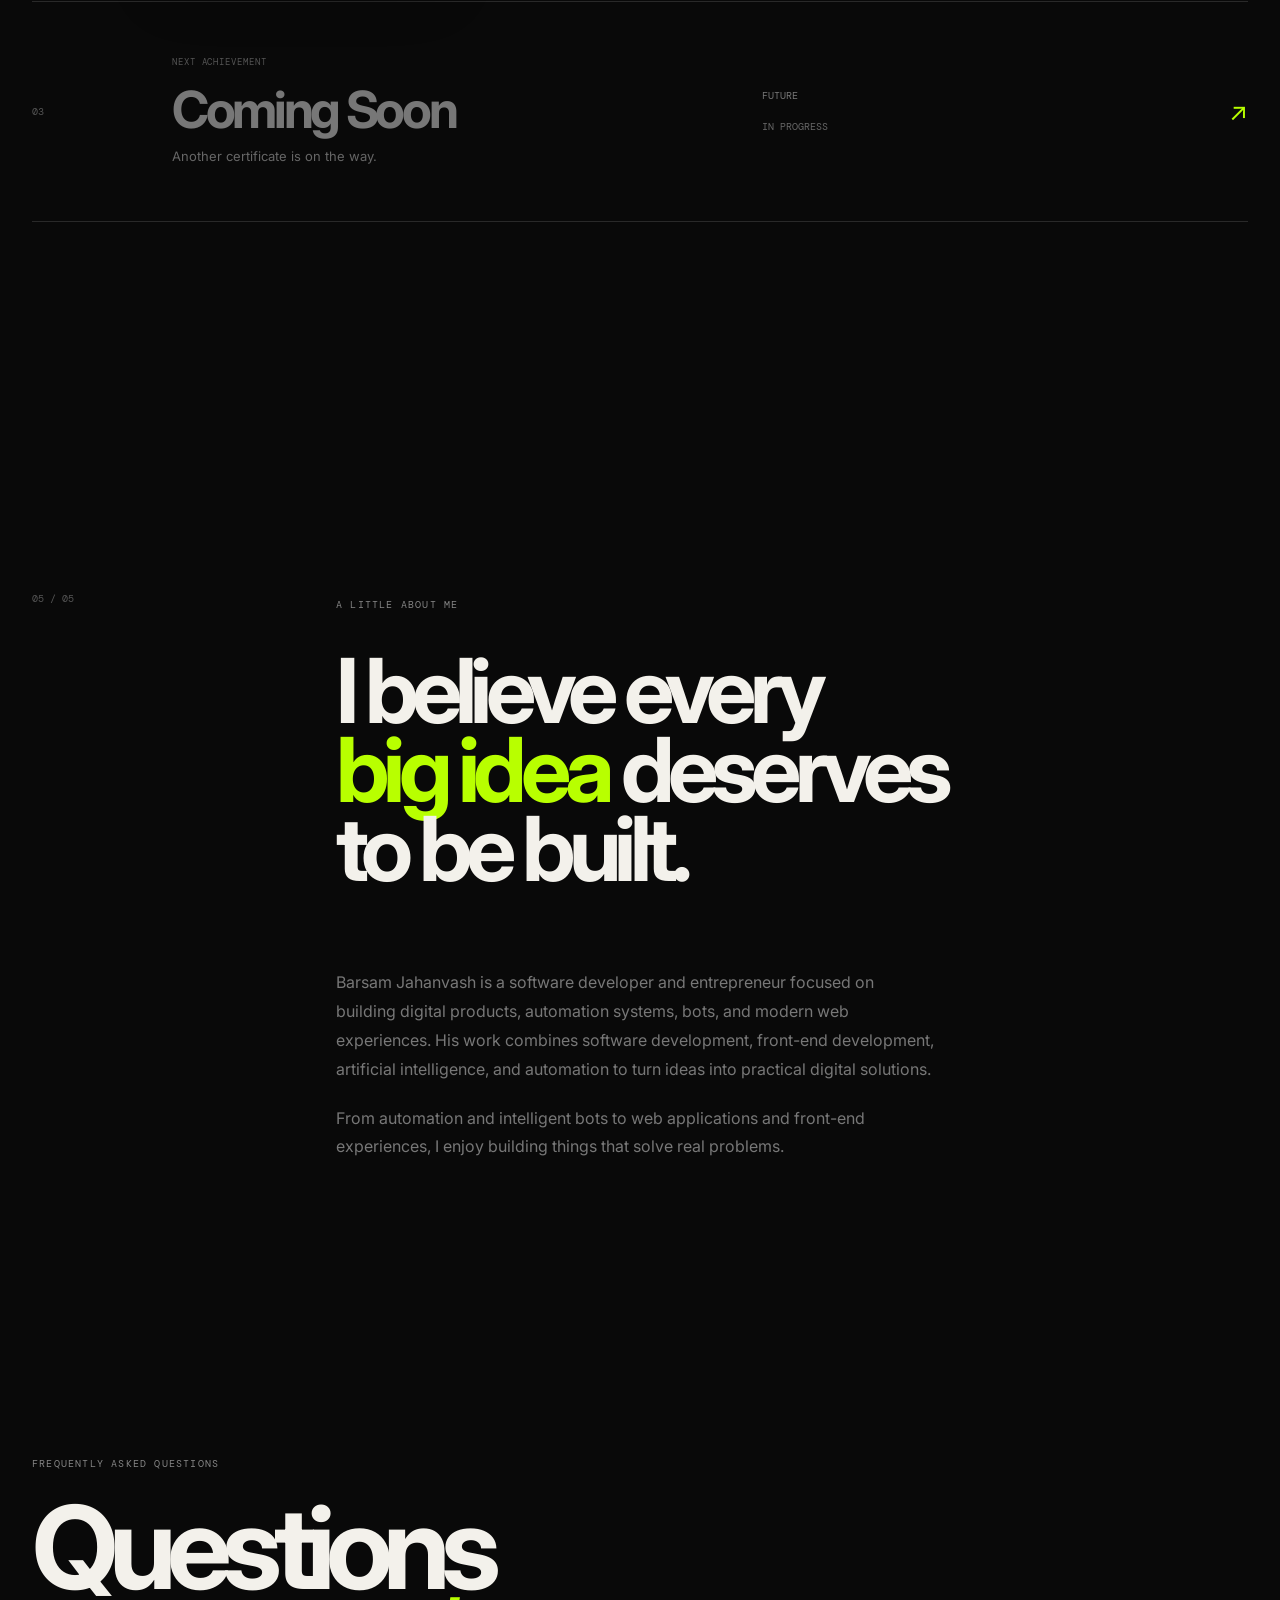
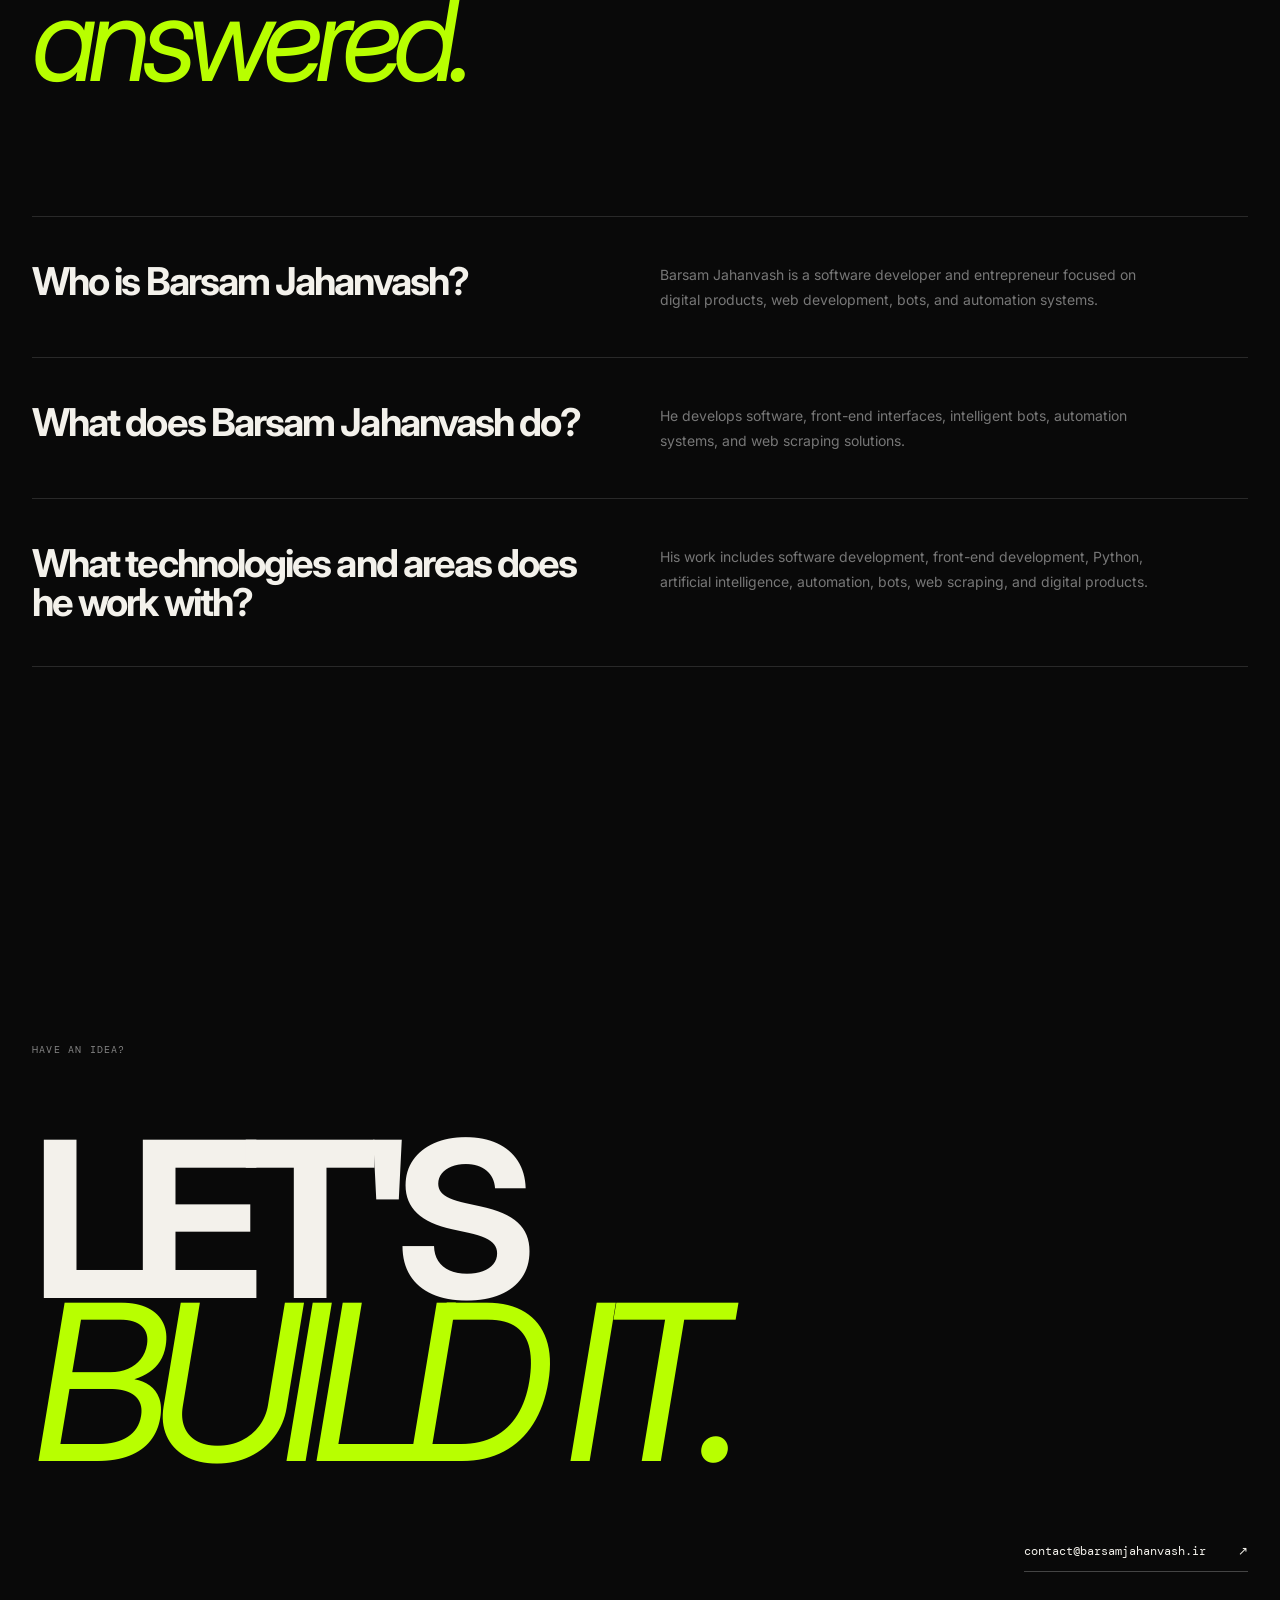
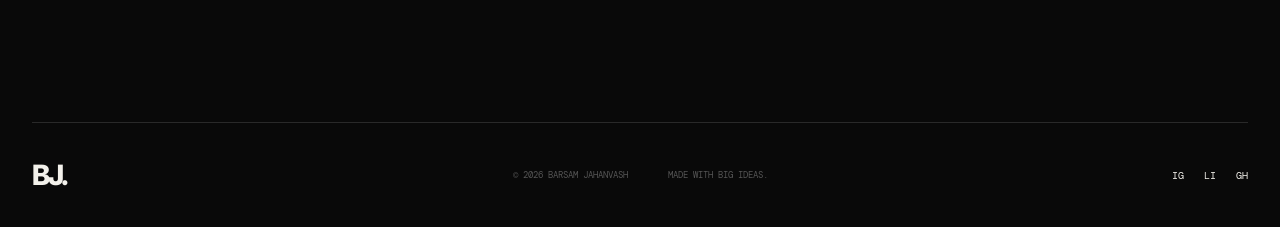
==== commit 6c1b9792: "SEO Changes 7" ====
--- a/index.html
+++ b/index.html
@@ -308,14 +308,17 @@
     </div>
 
     <div class="service">
-      <span class="service-number">03</span>
-
-      <div>
-        <h3>Front-End Development</h3>
-        <p>
-          <p>Designing and developing modern, responsive, and user-friendly interfaces for websites and digital products.</p>
-        </p>
-      </div>
+  <span class="service-number">03</span>
+
+  <div>
+      <h3>Front-End Development</h3>
+      <p>
+        Designing and developing modern, responsive, and user-friendly interfaces for websites and digital products.
+      </p>
+    </div>
+
+    <span class="service-arrow">↗</span>
+  </div>
     <div class="service">
       <span class="service-number">04</span>
 
